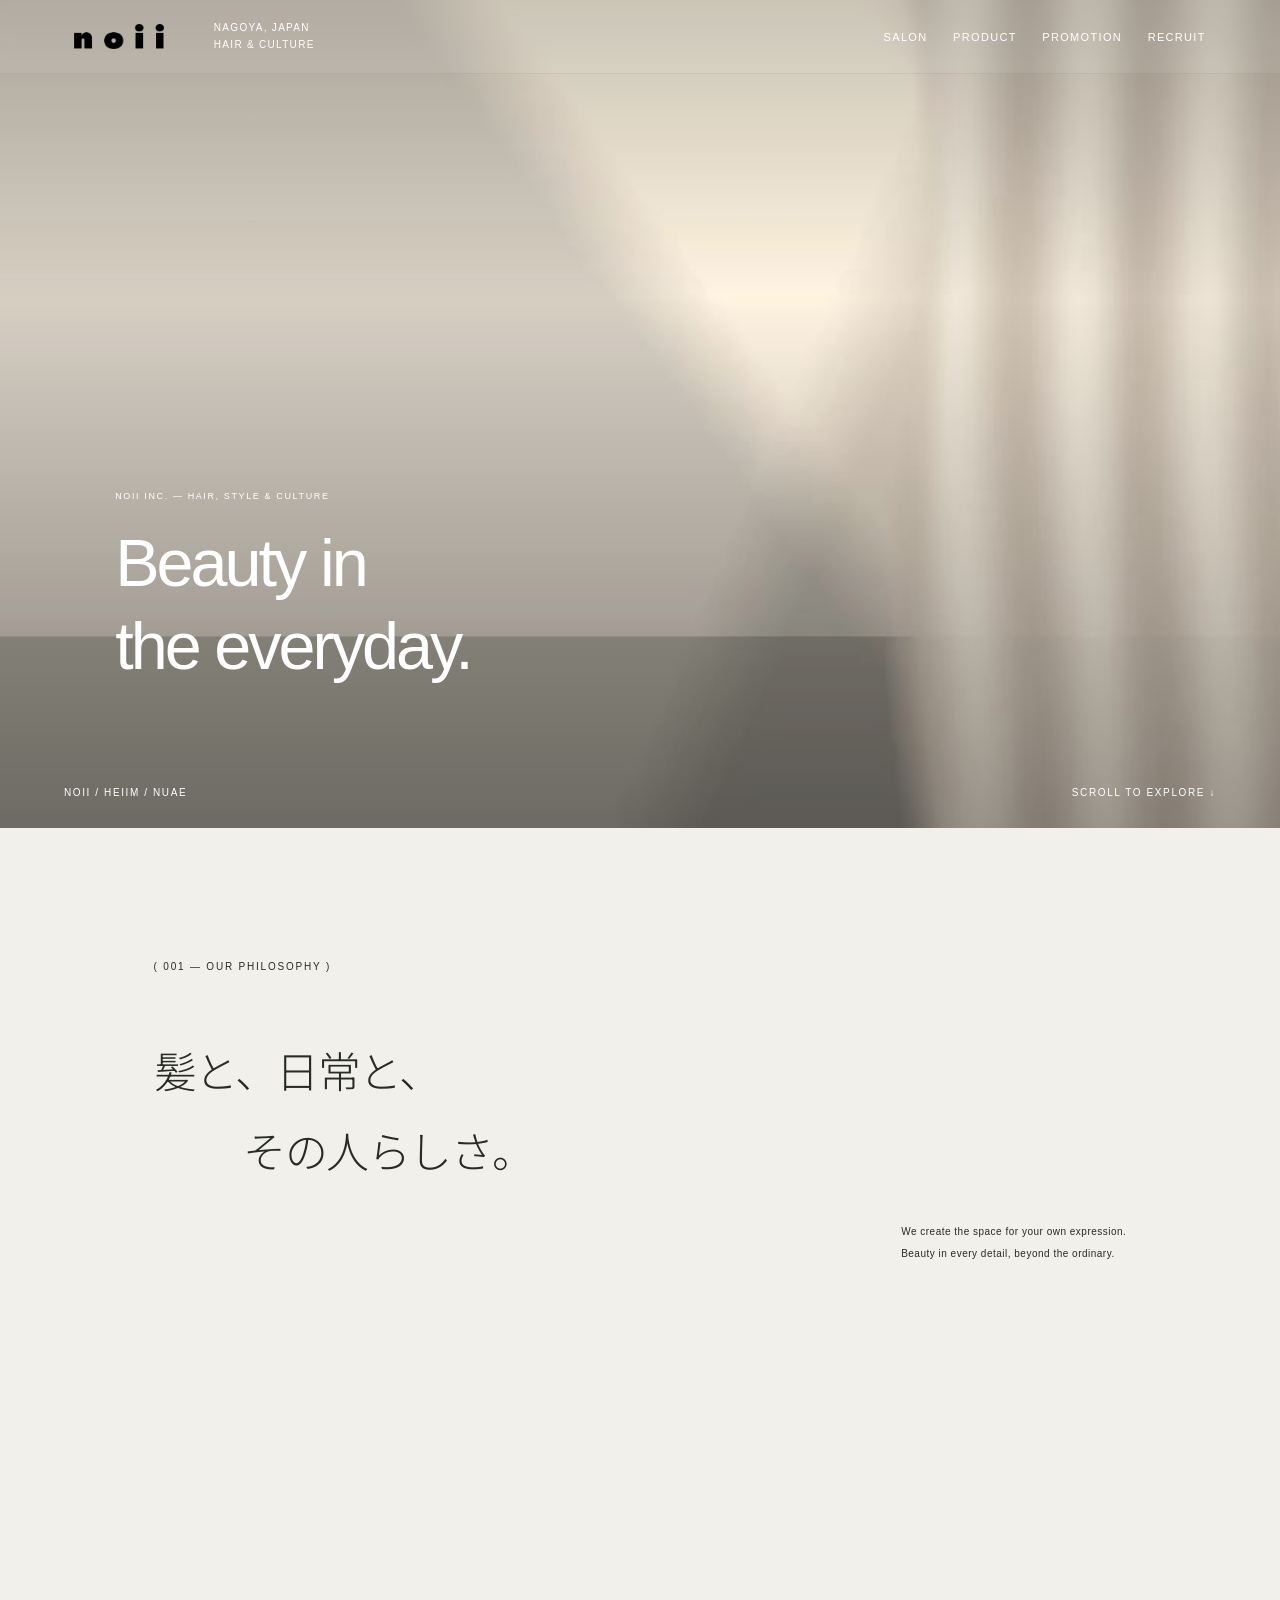
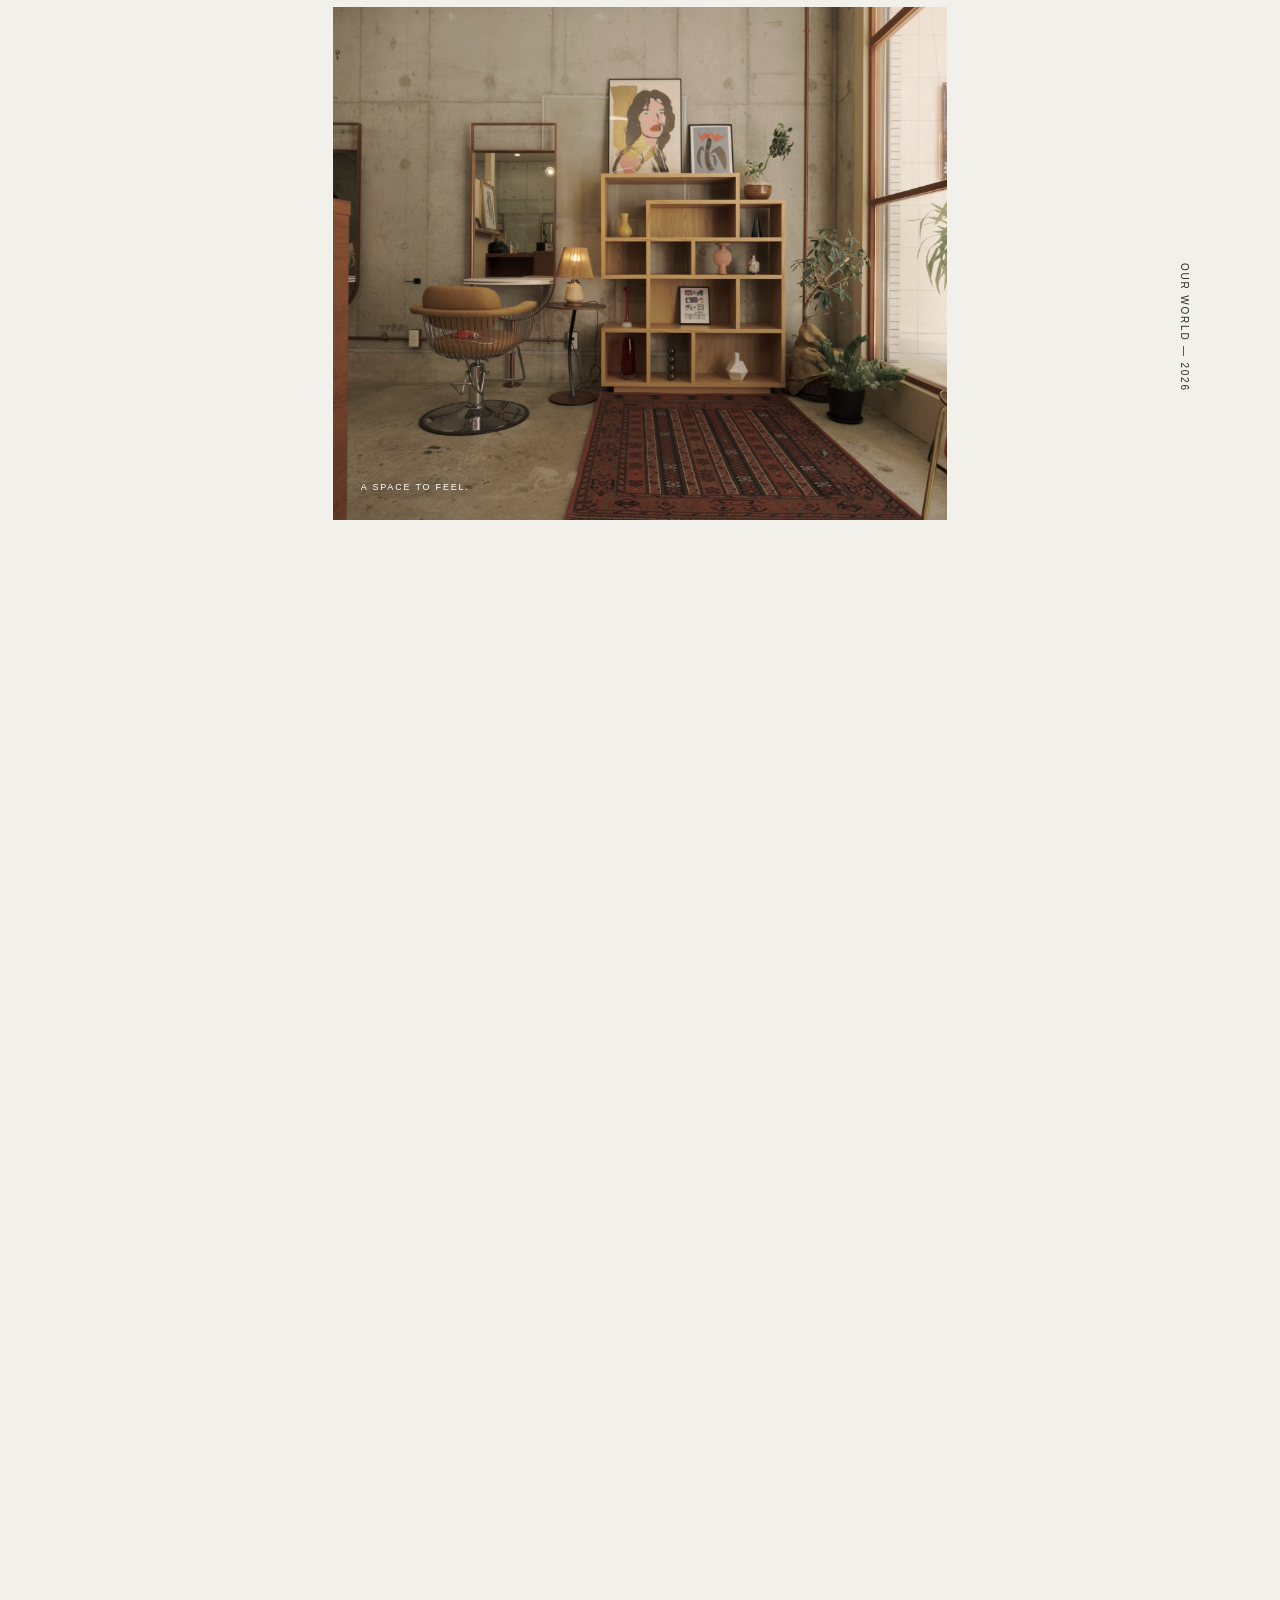
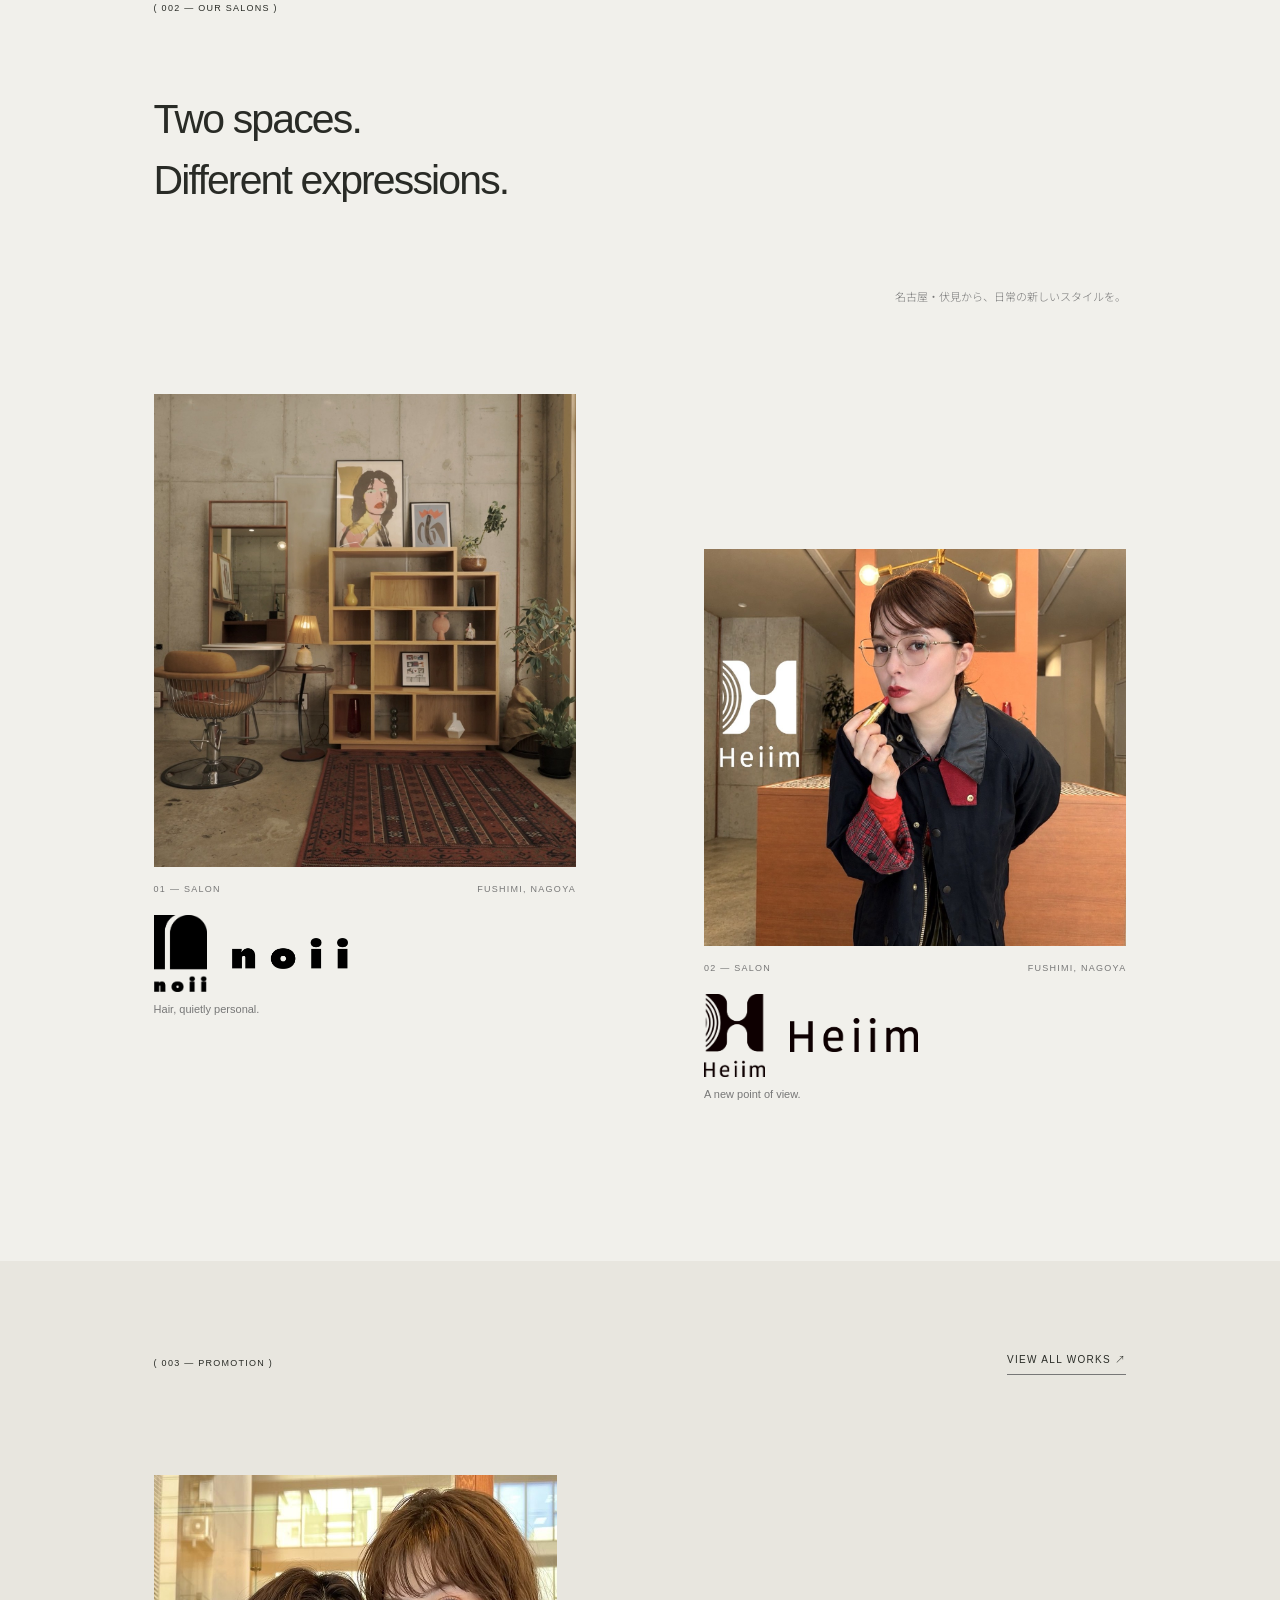
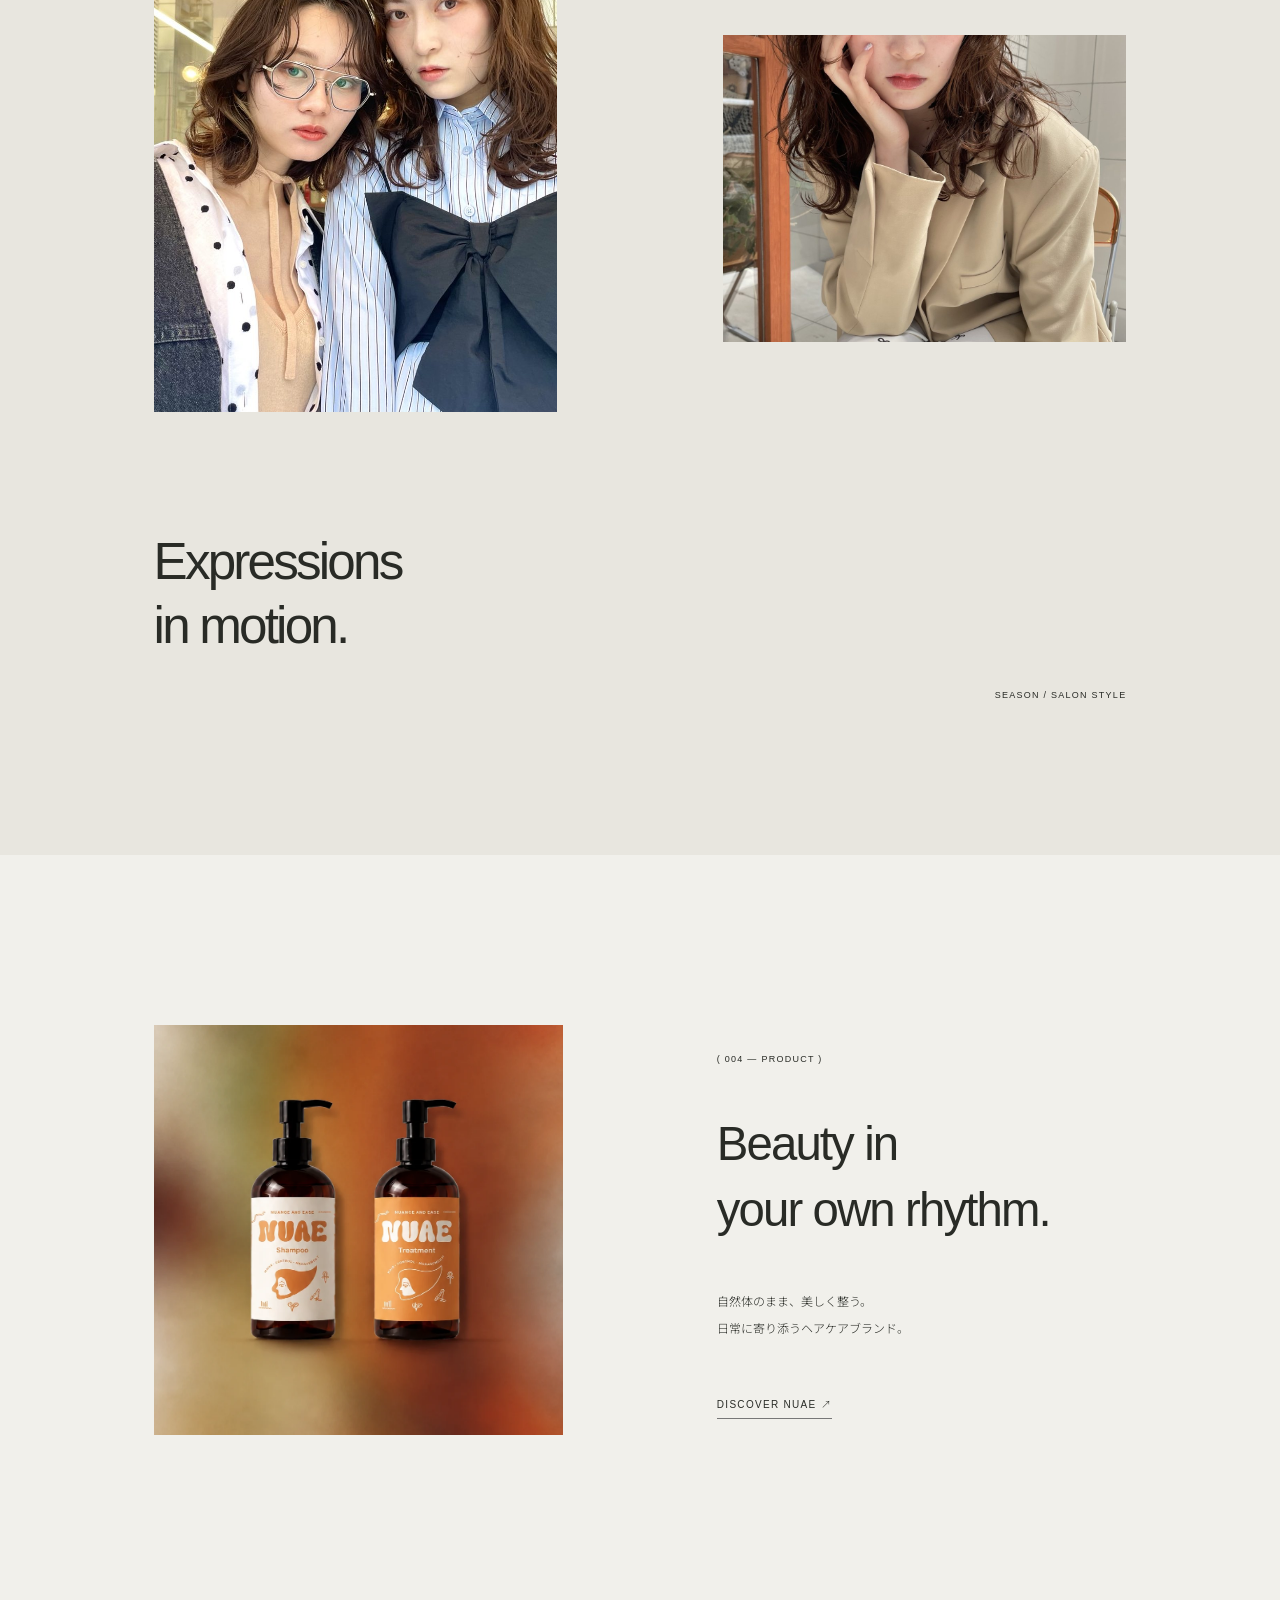
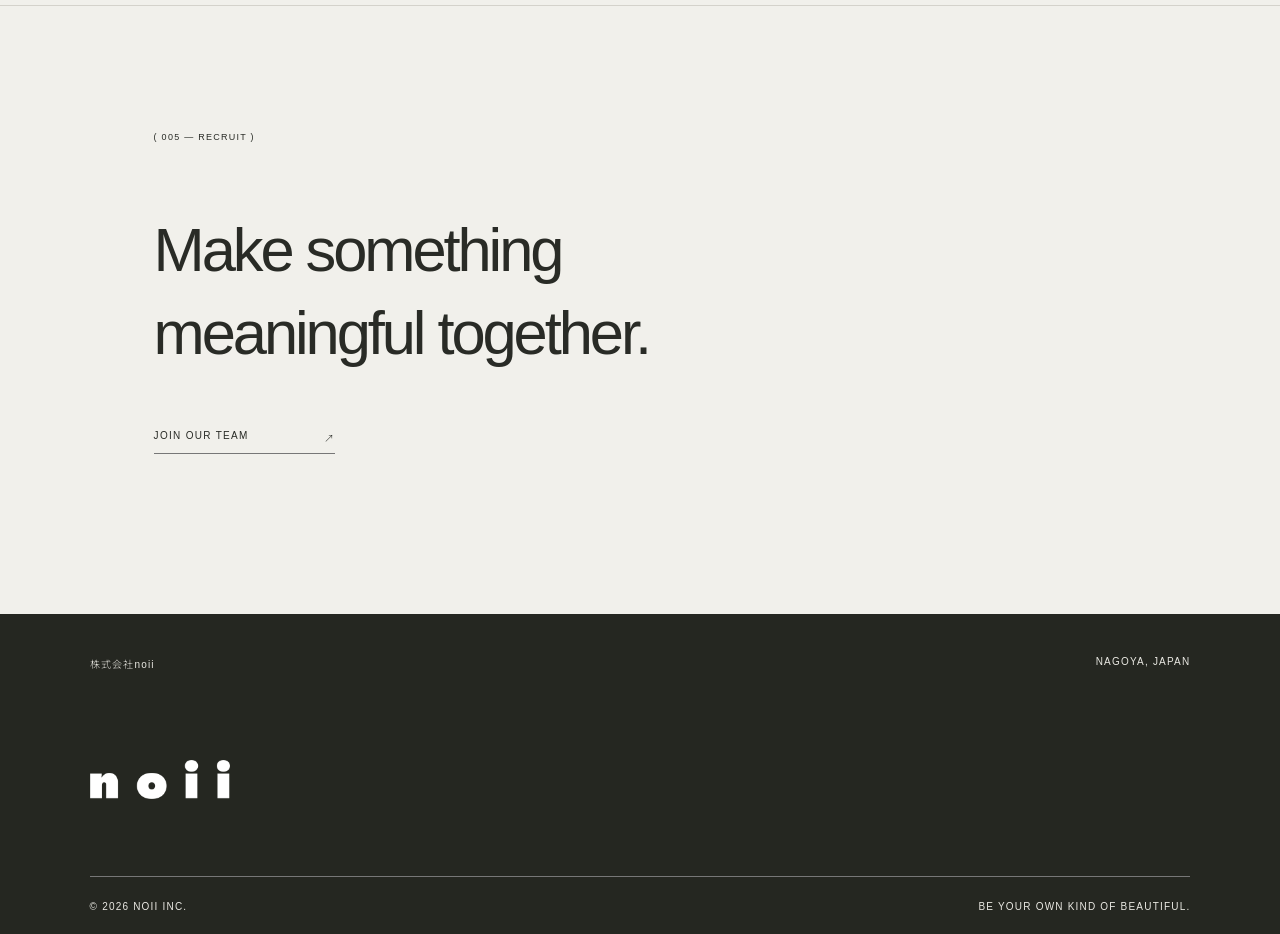
==== index.html @ 121af363 "Add files via upload" ====
<!DOCTYPE html>

<html lang="ja"><head><meta charset="utf-8"/><meta content="width=device-width,initial-scale=1" name="viewport"/><meta content="#eeede8" name="theme-color"/><title>株式会社noii | 名古屋・伏見の美容室 noii・Heiim</title><link href="assets/site.css" rel="stylesheet"/><link href="assets/editorial.css" rel="stylesheet"/><link href="assets/refined.css" rel="stylesheet"/><link href="assets/v13.css" rel="stylesheet"/><link href="assets/v14.css" rel="stylesheet"/><link href="assets/noii-symbol-logo.svg" rel="icon" type="image/svg+xml"/><link href="assets/noii-logo.css" rel="stylesheet"/><link href="assets/mobile-crop.css" rel="stylesheet"/><link href="assets/top-fix.css" rel="stylesheet"/><link href="assets/top-salon-landscape.css" rel="stylesheet"/><meta content="株式会社noiiの公式サイト。名古屋・伏見の美容室noii（ノイ）・Heiim（ヘイム）、ヘアケアブランドNUAE、採用情報をご紹介します。" name="description"/><meta content="index, follow, max-image-preview:large" name="robots"/><meta content="website" property="og:type"/><meta content="ja_JP" property="og:locale"/><meta content="株式会社noii" property="og:site_name"/><meta content="株式会社noii | 名古屋・伏見の美容室 noii・Heiim" property="og:title"/><meta content="株式会社noiiの公式サイト。名古屋・伏見の美容室noii（ノイ）・Heiim（ヘイム）、ヘアケアブランドNUAE、採用情報をご紹介します。" property="og:description"/><meta content="https://noii-official.com/" property="og:url"/><meta content="summary_large_image" name="twitter:card"/><link href="https://noii-official.com/" rel="canonical"/><script type="application/ld+json">{"@context": "https://schema.org", "@type": "Organization", "name": "株式会社noii", "url": "https://noii-official.com/", "sameAs": ["https://www.instagram.com/noii.official_/", "https://www.instagram.com/heiim_official/"]}</script><link href="assets/nav-glass-all.css?v=2" rel="stylesheet"/>
<link href="assets/site-unified.css" rel="stylesheet"/><link href="assets/heading-refinement.css" rel="stylesheet"/><link href="assets/mobile-photo-finish.css" rel="stylesheet"/><link rel="stylesheet" href="assets/promotion-eye-crop.css"/><link rel="stylesheet" href="assets/nuae-home-square.css?v=1"/><link rel="stylesheet" href="assets/top-two-adjustments.css?v=1"/></head><body class="editorial"><header class="ed-header noii-site-header"><a aria-label="noii home" class="brand" href="index.html"><img alt="noii" class="noii-header-logo" decoding="async" height="244" loading="lazy" src="assets/noii-ai-word.png" width="888"/></a><span class="header-note">NAGOYA, JAPAN<br/>HAIR &amp; CULTURE</span><button aria-controls="mainnav" aria-expanded="false" aria-label="メニューを開く" class="toggle">MENU <span class="hamb">☰</span></button><nav class="navlinks" id="mainnav"><a href="salon.html">SALON</a><a href="product.html">PRODUCT</a><a href="promotion.html">PROMOTION</a><a href="recruit.html">RECRUIT</a></nav></header><main><section class="ed-hero"><div class="ed-video-bg" style="background-image:url('assets/noii-atmosphere-poster.jpg')"></div><video autoplay="" loop="" muted="" playsinline="" poster="assets/noii-atmosphere-poster.jpg" preload="metadata" webkit-playsinline=""><source src="assets/noii-atmosphere.mp4" type="video/mp4"/></video><div class="ed-hero-shade"></div><div class="ed-hero-center"><span class="micro">NOII INC. — HAIR, STYLE &amp; CULTURE</span><h1>Beauty in<br/>the everyday.</h1></div><div class="hero-bottom"><span>NOII / HEIIM / NUAE</span><span>SCROLL TO EXPLORE ↓</span></div></section><section class="ed-intro"><div class="ed-index">( 001 — OUR PHILOSOPHY )</div><p class="intro-text">髪と、日常と、<br/><span>その人らしさ。</span></p><p class="intro-sub">We create the space for your own expression.<br/>Beauty in every detail, beyond the ordinary.</p></section><section aria-label="サロンイメージがスクロールに合わせて拡大" class="ed-grow"><div class="ed-grow-sticky"><div class="ed-grow-frame"><img alt="Heiimのサロン空間" decoding="async" height="1531" loading="lazy" src="assets/heiim-interior.jpg" width="2042"/><span class="grow-caption">A SPACE TO FEEL.</span></div><div class="grow-side">OUR WORLD — 2026</div></div></section><section class="story-intro"><span class="eyebrow">( 002 — OUR SALONS )</span><p>Two spaces.<br/>Different expressions.</p><span class="story-note">名古屋・伏見から、日常の新しいスタイルを。</span></section>
<section class="salon-story"><a class="story-block story-noii reveal-left" href="salon.html#noii"><figure><img alt="サロンの空間（noiiの写真は準備中）" decoding="async" height="1531" loading="lazy" src="assets/heiim-interior.jpg" width="2042"/></figure><div class="story-meta"><span>01 — SALON</span><span>FUSHIMI, NAGOYA</span></div><h2><span class="top-salon-ai"><img alt="" class="top-salon-ai-lockup" decoding="async" height="754" loading="lazy" src="assets/noii-ai-lockup.png" width="531"/><img alt="noii" class="top-salon-ai-word" decoding="async" height="244" loading="lazy" src="assets/noii-ai-word.png" width="888"/></span></h2><p>Hair, quietly personal.</p></a><a class="story-block story-heiim reveal-right" href="salon.html#heiim"><figure><img alt="Heiimのブランドビジュアル" decoding="async" height="1151" loading="lazy" src="assets/heiim-portrait.jpg" width="1536"/></figure><div class="story-meta"><span>02 — SALON</span><span>FUSHIMI, NAGOYA</span></div><h2><span class="top-salon-ai top-heiim-ai"><img alt="" class="top-salon-ai-lockup" decoding="async" height="3240" loading="lazy" src="assets/heiim-ai-lockup.png" width="2394"/><img alt="Heiim" class="top-salon-ai-word" decoding="async" height="1525" loading="lazy" src="assets/heiim-ai-word.png" width="5760"/></span></h2><p>A new point of view.</p></a></section>
<section class="promotion-story"><div class="promo-top"><span class="eyebrow">( 003 — PROMOTION )</span><a href="promotion.html">VIEW ALL WORKS ↗</a></div><div class="promo-images"><a class="promo-image promo-one reveal-left" href="promotion.html"><img alt="noii ヘアスタイル作品" decoding="async" height="1050" loading="lazy" src="assets/style-01.jpg" width="1400"/></a><a class="promo-image promo-two reveal-right" href="promotion.html"><img alt="noii ヘアスタイル作品" decoding="async" height="1536" loading="lazy" src="assets/style-02.jpg" width="1152"/></a></div><div class="promo-caption"><h2>Expressions<br/>in motion.</h2><span>SEASON / SALON STYLE</span></div></section>
<section class="product-story"><div class="product-visual reveal-left nuae-home-visual"><img alt="NUAE シャンプーとトリートメント" decoding="async" height="1536" loading="lazy" src="assets/nuae-home-duo.webp" width="1024"/></div><div class="product-copy"><span class="eyebrow">( 004 — PRODUCT )</span><h2>Beauty in<br/>your own rhythm.</h2><p>自然体のまま、美しく整う。<br/>日常に寄り添うヘアケアブランド。</p><a href="product.html">DISCOVER NUAE ↗</a></div></section>
<section class="recruit-story"><span class="eyebrow">( 005 — RECRUIT )</span><p>Make something<br/>meaningful together.</p><a href="recruit.html">JOIN OUR TEAM <span>↗</span></a></section></main><footer class="ed-footer"><div class="footer-top"><span>株式会社noii</span><span>NAGOYA, JAPAN</span></div><div class="footer-logo-area"><a aria-label="トップページへ" href="index.html"><img alt="noii" class="footer-brand-logotype" decoding="async" height="244" loading="lazy" src="assets/noii-ai-word.png" width="888"/></a></div><div class="footer-bottom"><span>© 2026 NOII INC.</span><span>BE YOUR OWN KIND OF BEAUTIFUL.</span></div></footer><script defer="" src="assets/site.js"></script><script defer="" src="assets/editorial.js"></script><script defer="" src="assets/refined.js"></script><script defer="" src="assets/v13.js"></script><script defer="" src="assets/v14.js"></script></body></html>
---- assets/site.css ----
@import url('https://fonts.googleapis.com/css2?family=DM+Sans:wght@300;400;500&family=Noto+Sans+JP:wght@300;400&display=swap');:root{--bg:#ebe9e3;--ink:#282925}*{box-sizing:border-box}html{scroll-behavior:smooth}body{margin:0;background:var(--bg);color:var(--ink);font-family:'DM Sans','Noto Sans JP',sans-serif;font-weight:300}a{color:inherit;text-decoration:none}img{width:100%;display:block;object-fit:cover}button{font:inherit}header{position:fixed;top:0;left:0;right:0;z-index:50;padding:19px 5vw;display:flex;align-items:center;justify-content:space-between;background:rgba(235,233,227,.94);backdrop-filter:blur(14px)}.brand{font-size:30px;font-weight:500;letter-spacing:-.09em}.navlinks{display:flex;gap:28px;font-size:11px;letter-spacing:.12em}.toggle{display:none;background:none;border:0;padding:10px;cursor:pointer;font-size:12px;letter-spacing:.12em}.hero{height:100svh;min-height:520px;position:relative;background:#5f5f58;overflow:hidden;color:#fff}.hero video,.hero .poster{position:absolute;inset:0;width:100%;height:100%;object-fit:cover}.hero .poster{background:url('heiim-interior.jpg') center/cover}.hero:after{content:'';position:absolute;inset:0;background:linear-gradient(transparent 40%,rgba(0,0,0,.48))}.hero .herocopy{position:absolute;z-index:2;left:6vw;bottom:8vh}.herocopy h1{font-size:clamp(72px,16vw,220px);letter-spacing:-.09em;line-height:.85;font-weight:300;margin:0 0 22px}.herocopy p{font-size:11px;letter-spacing:.18em}.section{padding:110px 7vw}.kicker{font-size:11px;letter-spacing:.2em;text-transform:uppercase;margin:0 0 32px}.heading{font-size:clamp(45px,8vw,112px);font-weight:300;letter-spacing:-.065em;line-height:1.05;margin:0 0 45px}.jp{font-size:clamp(24px,4vw,50px);line-height:1.6;letter-spacing:-.04em;font-weight:300}.muted{font-size:13px;line-height:2.2}.split{display:grid;grid-template-columns:1.2fr 1fr;gap:6vw;align-items:center;margin:65px 0 120px}.split:nth-of-type(even) .visual{order:2}.visual img{aspect-ratio:4/5}.visual.wide img{aspect-ratio:4/3}.arrow{display:inline-block;margin-top:25px;padding-bottom:9px;border-bottom:1px solid;font-size:12px;letter-spacing:.12em}.pagehead{padding:165px 7vw 70px}.pagehead .heading{margin-bottom:18px}.cards{display:grid;grid-template-columns:repeat(2,minmax(0,1fr));gap:24px}.card img{aspect-ratio:4/5}.card h3{font-size:28px;font-weight:300;margin:18px 0 5px}.card p{font-size:12px;line-height:1.9}.widepic img{aspect-ratio:16/9}.subnav{display:flex;gap:24px;flex-wrap:wrap;font-size:12px;letter-spacing:.1em;margin:25px 0 50px}.placeholder{background:#d4d1c9;aspect-ratio:4/5;display:grid;place-items:center;font-size:12px;color:#777;letter-spacing:.12em}.note{font-size:12px;color:#666;line-height:2}.expand{height:200svh;position:relative}.sticky{position:sticky;top:0;height:100svh;overflow:hidden}.expandpic{position:absolute;inset:0;background:url('heiim-interior.jpg') center/cover;clip-path:inset(21% 18%)}.expandlabel{position:absolute;bottom:8%;left:7%;color:#fff;font-size:clamp(35px,6vw,85px);opacity:0}.footer{background:#272824;color:#f5f3ee;padding:80px 7vw 30px}.footer .word{font-size:clamp(85px,18vw,260px);letter-spacing:-.1em;line-height:1}.footlinks{display:flex;flex-wrap:wrap;gap:20px;margin:45px 0;font-size:11px}.footbottom{font-size:11px;opacity:.7}.reveal{opacity:0;transform:translateY(30px);transition:opacity .8s,transform .8s}.reveal.show{opacity:1;transform:none}@media(max-width:700px){header{padding:12px 5vw}.brand{font-size:27px}.toggle{display:block}.navlinks{display:none;position:absolute;top:59px;left:0;right:0;height:calc(100svh - 59px);background:var(--bg);padding:45px 7vw;flex-direction:column;gap:26px;font-size:26px;letter-spacing:-.03em}.navlinks.open{display:flex}.hero{min-height:0}.hero .poster{background-position:60% center}.herocopy{left:6vw!important;bottom:9vh!important}.herocopy h1{font-size:clamp(80px,25vw,140px)}.section{padding:75px 6vw}.pagehead{padding:120px 6vw 40px}.heading{font-size:clamp(49px,14vw,82px);margin-bottom:26px}.jp{font-size:27px}.split{display:flex;flex-direction:column;align-items:stretch;gap:24px;margin:35px 0 85px}.split:nth-of-type(even) .visual{order:0}.visual img{aspect-ratio:3/4}.cards{gap:14px}.card h3{font-size:20px}.card p{font-size:11px}.widepic img{aspect-ratio:3/4}.expandpic{background-position:55% center;clip-path:inset(27% 9%)}.expandlabel{left:6%;bottom:12%;font-size:38px}.footer{padding:70px 6vw 25px}.footer .word{font-size:24vw}}@media(prefers-reduced-motion:reduce){html{scroll-behavior:auto}.reveal{opacity:1;transform:none;transition:none}.expandpic{clip-path:inset(0)!important}.expandlabel{opacity:1!important}}
/* Staff motion portrait */
.turn-section{padding:clamp(55px,10vw,145px) 0;max-width:1100px;margin:auto}.turn-heading,.turn-foot{display:flex;justify-content:space-between;gap:20px;align-items:center}.turn-heading{font-size:10px;letter-spacing:.15em;color:#777;margin-bottom:clamp(35px,7vw,90px)}.turn-stage{display:flex;align-items:center;justify-content:center;perspective:1100px}.turn-frame{width:clamp(195px,35vw,390px);aspect-ratio:3/4;overflow:hidden;transform:rotateY(0);will-change:transform;transition:transform .45s cubic-bezier(.65,0,.35,1);background:#d7d1c7}.turn-frame img{width:100%;height:100%;object-fit:cover;object-position:center;display:block}.turn-frame.turn-out{transform:rotateY(86deg)}.turn-frame.turn-in{transition:none;transform:rotateY(-86deg)}.turn-foot{margin-top:clamp(35px,6vw,80px);font-size:12px;color:#555}.turn-foot p{font-size:11px;color:#888;margin-top:12px}.turn-caption{font-family:Georgia,serif;font-style:italic;font-size:clamp(17px,2vw,25px);color:#252525}.turn-foot button{font-size:10px;letter-spacing:.12em;background:none;color:inherit;border:0;border-bottom:1px solid #888;padding:10px 0;cursor:pointer;white-space:nowrap}@media(max-width:640px){.turn-section{padding:75px 0}.turn-frame{width:min(61vw,300px)}.turn-heading{font-size:9px}.turn-foot{align-items:flex-start}}@media(prefers-reduced-motion:reduce){.turn-frame{transition:none!important}}

/* Fixed background, isolated subject */
.turn-frame.turn-cutout{position:relative;overflow:hidden;background:#e5dfd5;aspect-ratio:3/4;max-width:410px;margin:auto;transform:none!important;perspective:none!important;}
.turn-fixed-bg{position:absolute;inset:0;background:linear-gradient(#e8e3dbb8,#e8e3dbb8),url('staff-static-bg.jpg') center/cover no-repeat;}
.turn-frame.turn-cutout img{position:absolute;inset:0;width:100%;height:100%;object-fit:contain;transform:none!important;animation:none!important;transition:none!important;}

/* V9: fixed editorial studio background, only the portrait rotates */
.turn-frame.turn-cutout{width:clamp(235px,36vw,420px);aspect-ratio:3/4;background:#eae5dc;isolation:isolate}
.turn-fixed-bg{background:radial-gradient(ellipse at 78% 24%,rgba(255,255,255,.82),transparent 60%),linear-gradient(155deg,#e9e4dc 0%,#d9d1c5 100%);}
.turn-fixed-bg::after{content:"";position:absolute;left:0;right:0;bottom:0;height:13%;background:linear-gradient(0deg,rgba(156,141,123,.12),transparent);}
.turn-frame.turn-cutout img{object-fit:contain;object-position:center bottom;filter:drop-shadow(5px 8px 9px rgba(50,40,30,.09));}
@media(max-width:640px){.turn-frame.turn-cutout{width:min(78vw,350px)}}

/* V10: original frontal image remains fixed; only extracted person changes */
.turn-frame.turn-cutout{background:#ddd5c9;aspect-ratio:3/4;}
.turn-frame.turn-cutout .turn-fixed-bg{background:none!important;background-image:url('staff-static-bg.jpg')!important;background-size:100% 100%!important;background-position:center!important;}
.turn-frame.turn-cutout .turn-fixed-bg::after{display:none!important;}
.turn-frame.turn-cutout img{object-fit:fill!important;filter:none!important;}

/* v11: supplied studio image, no cutout artifacts */
.turn-frame.turn-cutout{aspect-ratio:3/4!important;background:#e6e0d6!important;width:min(83vw,430px)!important;max-width:430px!important}
.turn-frame.turn-cutout img{width:100%!important;height:100%!important;object-fit:cover!important;object-position:center!important;filter:none!important}

/* v12: untouched source photos, gentle crossfade */
.turn-original{position:relative;overflow:hidden;background:#ddd;aspect-ratio:3/4;max-width:480px;margin-inline:auto}
.turn-original .turn-layer{position:absolute;inset:0;width:100%;height:100%;object-fit:contain;opacity:0;transition:opacity .42s ease-in-out;display:block}
.turn-original .turn-layer.is-active{opacity:1}
@media(prefers-reduced-motion:reduce){.turn-original .turn-layer{transition:none}}
---- assets/editorial.css ----
@import url('https://fonts.googleapis.com/css2?family=DM+Sans:wght@300;400;500&family=Playfair+Display:ital,wght@1,400&display=swap');
body.editorial{background:#eeede8;color:#262721;overflow-x:hidden}body.editorial .ed-header{background:transparent;color:#fff;transition:background .4s,color .4s;padding:18px 5vw;gap:24px}body.editorial .ed-header.scrolled{background:rgba(238,237,232,.94);color:#262721}body.editorial .brand{font-size:38px;line-height:1;font-weight:500;letter-spacing:-.1em}.dot{color:inherit}.header-note{margin-left:2vw;font-size:9px;letter-spacing:.16em;line-height:1.5}.ed-header .navlinks{margin-left:auto;gap:23px}.ed-header .navlinks a{font-size:10px}.ed-hero{height:100svh;min-height:620px;position:relative;background:#66645e;color:#fff;overflow:hidden}.ed-hero video,.ed-video-bg{position:absolute;inset:0;width:100%;height:100%;object-fit:cover}.ed-video-bg{background-position:center;background-size:cover}.ed-hero-shade{position:absolute;inset:0;background:linear-gradient(180deg,rgba(0,0,0,.23),transparent 30%,rgba(0,0,0,.24))}.ed-hero-center{position:absolute;left:7vw;bottom:18%;right:5vw}.micro{font-size:10px;letter-spacing:.24em}.ed-hero h1{font-weight:300;font-size:clamp(64px,10.8vw,170px);line-height:.93;letter-spacing:-.075em;margin:24px 0 0}.ed-hero h1 em,.feature-title i{font-family:'Playfair Display',Georgia,serif;font-weight:400;letter-spacing:-.055em}.hero-bottom{position:absolute;bottom:30px;left:5vw;right:5vw;display:flex;justify-content:space-between;font-size:10px;letter-spacing:.16em}.ed-intro{padding:150px 7vw 165px;min-height:75vh;display:flex;flex-direction:column;justify-content:center}.ed-index,.feature-heading,.feature-meta,.grow-side{font-size:10px;letter-spacing:.18em}.intro-text{font-size:clamp(36px,6vw,91px);font-weight:300;letter-spacing:-.055em;line-height:1.42;margin:70px 0 25px}.intro-text span{margin-left:12vw}.intro-sub{align-self:flex-end;font-size:12px;line-height:1.9;letter-spacing:.05em}.ed-grow{height:260vh;position:relative}.ed-grow-sticky{position:sticky;top:0;height:100svh;overflow:hidden;display:flex;align-items:center;justify-content:center}.ed-grow-frame{width:var(--grow-w,55vw);height:var(--grow-h,65vh);position:relative;overflow:hidden;will-change:width,height}.ed-grow-frame img{height:100%;width:100%;object-fit:cover}.grow-caption{position:absolute;bottom:28px;left:28px;color:white;font-size:12px;letter-spacing:.2em;text-shadow:0 1px 9px #333}.grow-side{position:absolute;right:2vw;top:50%;writing-mode:vertical-rl}.ed-feature{padding:140px 7vw 100px}.feature-heading{display:flex;justify-content:space-between;margin-bottom:90px}.feature-card{display:block;max-width:100%;margin-bottom:140px}.feature-image{overflow:hidden}.feature-image img{width:100%;height:100%;object-fit:cover;transition:transform .9s cubic-bezier(.2,.7,.2,1)}.feature-card:hover img{transform:scale(1.035)}.feature-card.portrait{width:66%;margin-left:3%}.feature-card.portrait .feature-image{height:74vw;max-height:850px}.feature-card.interior{width:75%;margin-left:auto}.feature-card.interior .feature-image{height:46vw;max-height:620px}.feature-meta{display:flex;justify-content:space-between;margin-top:19px}.feature-title{font-size:clamp(47px,7.8vw,115px);line-height:.98;letter-spacing:-.075em;margin-top:35px;position:relative}.feature-arrow{font-size:32px;position:absolute;right:0;bottom:10px}.ed-links{padding:0 7vw 160px}.ed-links a{display:flex;align-items:center;gap:30px;border-top:1px solid #aaa9a2;padding:40px 0}.ed-links a:last-child{border-bottom:1px solid #aaa9a2}.link-number{font-size:11px}.link-name{font-size:clamp(43px,8vw,116px);letter-spacing:-.07em;flex:1;line-height:1}.link-name small{display:block;font-size:10px;letter-spacing:.15em;margin-top:12px}.link-arrow{font-size:35px}.ed-footer{background:#252721;color:#eae9e3;padding:45px 6vw 22px}.footer-top,.footer-bottom{display:flex;justify-content:space-between;font-size:10px;letter-spacing:.12em}.footer-big{font-size:clamp(160px,34vw,600px);letter-spacing:-.13em;line-height:1.1;text-align:center;margin:40px 0 20px;padding-right:.13em}.footer-bottom{padding-top:24px;border-top:1px solid #777}.editorial .toggle{color:inherit}
@media(max-width:700px){body.editorial .ed-header{padding:20px 6vw}.header-note{display:none}.ed-header .toggle{display:block;margin-left:auto;z-index:3;font-size:11px}.ed-header .navlinks{display:none;position:fixed;inset:0;background:#eeede8;color:#262721;padding:130px 8vw 30px;flex-direction:column;gap:24px;z-index:2}.ed-header .navlinks.open{display:flex}.ed-header .navlinks a{font-size:clamp(36px,10vw,62px);letter-spacing:-.05em}.ed-header:has(.navlinks.open){color:#262721}.ed-hero{min-height:560px}.ed-hero-center{left:6vw;right:6vw;bottom:20%}.ed-hero h1{font-size:clamp(60px,15vw,110px);margin-top:20px}.micro,.hero-bottom{font-size:8px}.hero-bottom{left:6vw;right:6vw;bottom:22px}.ed-intro{padding:105px 7vw 120px;min-height:65vh}.intro-text{font-size:clamp(34px,9vw,60px);margin:65px 0 30px}.intro-text span{margin-left:0}.intro-sub{align-self:flex-start;font-size:10px}.ed-grow{height:210vh}.ed-grow-frame{width:var(--grow-w,72vw);height:var(--grow-h,46vh)}.grow-side{display:none}.grow-caption{bottom:15px;left:15px;font-size:9px}.ed-feature{padding:90px 6vw 40px}.feature-heading{margin-bottom:60px;font-size:8px}.feature-card{margin-bottom:100px}.feature-card.portrait{width:85%;margin-left:0}.feature-card.portrait .feature-image{height:112vw}.feature-card.interior{width:88%}.feature-card.interior .feature-image{height:75vw}.feature-meta{font-size:8px;gap:12px}.feature-title{font-size:clamp(47px,11vw,75px);margin-top:24px}.feature-arrow{font-size:24px}.ed-links{padding:0 6vw 100px}.ed-links a{gap:15px;padding:29px 0}.link-name{font-size:clamp(36px,10vw,65px)}.link-name small{font-size:8px}.link-arrow{font-size:23px}.ed-footer{padding:32px 6vw 22px}.footer-big{font-size:38vw;margin:65px 0}.footer-bottom{font-size:8px;gap:15px}}
@media(prefers-reduced-motion:reduce){html{scroll-behavior:auto}.feature-image img{transition:none}}
---- assets/refined.css ----
/* v6: restrained editorial direction; independent desktop and mobile rhythm */
body.editorial{background:#f1f0eb;color:#292b26}
body.editorial .ed-header{padding:20px 5.8vw}body.editorial .brand{font-size:29px;letter-spacing:-.085em}.header-note{font-size:8px}
.ed-hero{height:92svh;min-height:530px}.ed-hero-center{left:9vw;bottom:17%}.ed-hero h1{font-size:clamp(43px,5.8vw,91px);line-height:1.07;letter-spacing:-.058em;margin-top:19px}.micro{font-size:9px;letter-spacing:.18em}.ed-hero-shade{background:linear-gradient(180deg,rgba(0,0,0,.28),transparent 32%,rgba(0,0,0,.28))}
.ed-intro{min-height:65vh;padding:130px 12vw 135px}.intro-text{font-size:clamp(25px,3.35vw,51px);line-height:1.85;letter-spacing:-.035em;margin:62px 0 18px}.intro-text span{margin-left:7vw}.intro-sub{font-size:10px;max-width:310px;line-height:2.2}
.ed-grow{height:185vh}.ed-grow-frame{width:var(--grow-w,48vw);height:var(--grow-h,57vh)}.grow-side{right:7vw}.grow-caption{font-size:9px}
.ed-feature{padding:115px 11vw 60px}.feature-heading{margin-bottom:90px}.feature-card{margin-bottom:135px}.feature-card.portrait{width:43%;margin-left:7%}.feature-card.portrait .feature-image{height:52vw;max-height:690px}.feature-card.interior{width:56%;margin-left:auto;margin-right:2%}.feature-card.interior .feature-image{height:34vw;max-height:490px}.feature-title{font-size:clamp(23px,3.1vw,49px);letter-spacing:-.04em;line-height:1.22;margin-top:24px}.feature-arrow{font-size:21px}.feature-meta{font-size:9px}.ed-links{padding:10px 12vw 150px}.ed-links a{padding:27px 0}.link-name{font-size:clamp(27px,3.5vw,54px);letter-spacing:-.045em}.link-arrow{font-size:21px}.ed-footer{padding:42px 7vw 22px}.footer-big{font-size:clamp(125px,23vw,350px);margin:45px 0 12px}
/* Quiet horizontal reveals, not large flying transitions */
.feature-card.portrait,.feature-card.interior{opacity:0;transform:translate3d(var(--reveal-x,0),24px,0);transition:opacity 1.05s ease,transform 1.25s cubic-bezier(.22,1,.36,1)}.feature-card.portrait{--reveal-x:-45px}.feature-card.interior{--reveal-x:45px}.feature-card.is-visible{opacity:1;transform:translate3d(0,0,0)}
@media(min-width:1100px){.ed-feature{display:grid;grid-template-columns:1fr 1fr;column-gap:8vw;align-items:start}.feature-heading{grid-column:1/-1}.feature-card.portrait{width:100%;margin:0 0 100px}.feature-card.portrait .feature-image{height:43vw;max-height:640px}.feature-card.interior{width:100%;margin:190px 0 0}.feature-card.interior .feature-image{height:28vw;max-height:410px}}
@media(max-width:700px){body.editorial .ed-header{padding:17px 6vw}body.editorial .brand{font-size:27px}.ed-hero{height:88svh;min-height:490px}.ed-hero-center{left:8vw;right:8vw;bottom:17%}.ed-hero h1{font-size:clamp(37px,9.2vw,58px);line-height:1.12}.micro,.hero-bottom{font-size:8px}.ed-intro{padding:100px 10vw 110px;min-height:55vh}.intro-text{font-size:clamp(23px,5.7vw,32px);margin:44px 0 25px;line-height:1.85}.intro-text span{margin-left:4vw}.intro-sub{font-size:9px;align-self:flex-end}.ed-grow{height:165vh}.ed-grow-frame{width:var(--grow-w,69vw);height:var(--grow-h,39vh)}.ed-feature{padding:100px 8vw 25px}.feature-heading{margin-bottom:70px;font-size:8px}.feature-card{margin-bottom:110px}.feature-card.portrait{width:72%;margin-left:0}.feature-card.portrait .feature-image{height:92vw}.feature-card.interior{width:81%;margin-left:auto;margin-right:0}.feature-card.interior .feature-image{height:54vw}.feature-title{font-size:clamp(24px,6.2vw,37px);margin-top:19px}.feature-meta{font-size:8px}.feature-arrow{font-size:17px}.ed-links{padding:0 8vw 95px}.ed-links a{padding:23px 0}.link-name{font-size:clamp(25px,7vw,38px)}.link-name small{font-size:8px}.ed-footer{padding:32px 8vw 20px}.footer-big{font-size:30vw;margin:54px 0 20px}.ed-header .navlinks a{font-size:clamp(28px,8vw,42px)}}
@media(prefers-reduced-motion:reduce){.feature-card.portrait,.feature-card.interior{opacity:1;transform:none;transition:none}}
---- assets/v13.css ----
/* v13: quieter editorial rhythm, distinct desktop/mobile composition */
.story-intro{padding:125px 12vw 75px;display:flex;flex-direction:column;gap:35px}.eyebrow,.story-meta,.promo-top,.promo-caption>span,.product-visual>span{font-size:9px;letter-spacing:.14em}.story-intro>p{font-size:clamp(25px,3.2vw,47px);line-height:1.5;letter-spacing:-.045em;font-weight:350}.story-intro em,.promo-caption em,.recruit-story em{font-family:Georgia,serif;font-weight:400}.story-note{align-self:flex-end;font-size:11px;color:#777}.salon-story{padding:15px 12vw 150px;display:grid;grid-template-columns:1fr 1fr;gap:10vw;align-items:start}.story-block{display:block;text-decoration:none;color:inherit}.story-block figure{margin:0;overflow:hidden}.story-block img{display:block;width:100%;height:100%;object-fit:cover;transition:transform 1.2s cubic-bezier(.2,.8,.2,1)}.story-block:hover img{transform:scale(1.035)}.story-noii figure{height:37vw;max-height:620px}.story-heiim{margin-top:155px}.story-heiim figure{height:31vw;max-height:520px}.story-meta{display:flex;justify-content:space-between;margin-top:17px;color:#777}.story-block h2{font-weight:400;font-size:clamp(27px,3.6vw,51px);letter-spacing:-.06em;margin:21px 0 8px}.story-block h2 small{font-size:18px;margin-left:12px}.story-block p{font-size:11px;color:#777}.promotion-story{padding:90px 12vw 155px;background:#e8e6df}.promo-top{display:flex;justify-content:space-between;align-items:center}.promo-top a,.product-copy a,.recruit-story a{font-size:10px;letter-spacing:.13em;text-decoration:none;color:inherit;border-bottom:1px solid #777;padding-bottom:8px}.promo-images{display:grid;grid-template-columns:1fr 1fr;gap:13vw;align-items:start;margin-top:100px}.promo-image{display:block;overflow:hidden}.promo-image img{display:block;width:100%;height:100%;object-fit:cover}.promo-one{height:42vw;max-height:600px}.promo-two{margin-top:160px;height:24vw;max-height:370px}.promo-caption{display:flex;justify-content:space-between;align-items:end;margin-top:75px}.promo-caption h2{font-size:clamp(30px,4vw,58px);font-weight:400;letter-spacing:-.055em;line-height:1.25}.product-story{padding:170px 12vw;display:grid;grid-template-columns:1fr 1fr;gap:12vw;align-items:center}.product-visual{min-height:490px;background:#d7d2c7;display:flex;flex-direction:column;align-items:center;justify-content:center;gap:55px}.product-word{font-family:Georgia,serif;font-size:clamp(48px,7vw,95px);letter-spacing:.14em;color:#6f6a61}.product-copy h2{font-size:clamp(29px,3.7vw,54px);line-height:1.4;font-weight:400;letter-spacing:-.04em;margin:45px 0}.product-copy p{font-size:12px;line-height:2.3;margin-bottom:50px}.recruit-story{padding:120px 12vw 160px;border-top:1px solid #d4d2cb}.recruit-story p{font-size:clamp(30px,4.8vw,73px);font-weight:400;letter-spacing:-.05em;line-height:1.35;margin:65px 0 50px}.recruit-story a{display:inline-flex;gap:75px}.reveal-left,.reveal-right{opacity:0;transform:translate3d(-38px,16px,0);transition:opacity 1s ease,transform 1.2s cubic-bezier(.22,1,.36,1)}.reveal-right{transform:translate3d(38px,16px,0)}.reveal-left.is-visible,.reveal-right.is-visible{opacity:1;transform:none}
@media(max-width:700px){.ed-hero h1{font-size:clamp(31px,8vw,45px)}.story-intro{padding:100px 9vw 60px;gap:24px}.story-intro>p{font-size:clamp(24px,6vw,34px)}.story-note{font-size:10px}.salon-story{padding:5px 9vw 110px;display:block}.story-noii{width:78%}.story-noii figure{height:94vw}.story-heiim{width:78%;margin:95px 0 0 auto}.story-heiim figure{height:88vw}.story-block h2{font-size:31px}.story-meta{font-size:8px}.promotion-story{padding:90px 9vw 100px}.promo-top{gap:15px}.promo-top a{font-size:8px}.promo-images{display:block;margin-top:65px}.promo-one{width:82%;height:96vw}.promo-two{width:70%;height:55vw;margin:60px 0 0 auto}.promo-caption{margin-top:55px;align-items:start;gap:30px}.promo-caption h2{font-size:33px}.promo-caption>span{font-size:8px;text-align:right}.product-story{padding:105px 9vw;display:flex;flex-direction:column;gap:65px;align-items:stretch}.product-visual{min-height:360px}.product-word{font-size:59px}.product-copy h2{font-size:33px;margin:35px 0}.recruit-story{padding:90px 9vw 115px}.recruit-story p{font-size:35px;margin:45px 0}.ed-intro{min-height:unset}.ed-grow{height:145vh}}
@media(prefers-reduced-motion:reduce){.reveal-left,.reveal-right{opacity:1;transform:none;transition:none}}
---- assets/v14.css ----
/* v14: modern understated typography */
body.editorial{font-family:-apple-system,BlinkMacSystemFont,"Helvetica Neue",Arial,"Hiragino Kaku Gothic ProN","Noto Sans JP",sans-serif}
.ed-hero h1,.ed-hero h1 em,.story-intro em,.promo-caption em,.recruit-story em,.product-word{font-family:inherit!important;font-style:normal!important;font-weight:300!important;letter-spacing:-.045em!important}
.ed-hero h1{font-size:clamp(37px,5.2vw,76px)!important;line-height:1.24!important}
.story-intro>p,.promo-caption h2,.recruit-story p{font-weight:300!important}
.ed-hero video{object-fit:cover;object-position:center center}
.ed-hero-shade{background:linear-gradient(180deg,rgba(0,0,0,.22),transparent 36%,rgba(0,0,0,.34))}
@media(max-width:700px){.ed-hero h1{font-size:clamp(30px,7.7vw,45px)!important}.ed-hero-center{bottom:18%}.ed-hero video{object-position:53% center}}
@media(prefers-reduced-motion:reduce){.ed-hero video{display:none}}
---- assets/noii-logo.css ----
.brand{display:inline-flex;align-items:center;flex:0 0 auto;line-height:1}.brand .noii-header-logo{display:block;width:76px;height:auto;object-fit:contain}.footer .word{line-height:1}.footer .noii-footer-logo{display:block;width:clamp(115px,18vw,230px);height:auto;object-fit:contain;filter:invert(1)}@media(max-width:700px){.brand .noii-header-logo{width:68px}.footer .noii-footer-logo{width:135px}}
/* Corporate identity: company name only; salon artwork is unmodified. */
.corporate-footer-name{font-size:clamp(46px,10vw,150px)!important;letter-spacing:-.055em!important;line-height:1.2!important;padding:0 18px!important;overflow-wrap:anywhere}
.corporate-footer-word{font-size:clamp(36px,7vw,100px);font-weight:500;letter-spacing:-.045em;line-height:1.25}
.salon-brand-logo{display:block;width:clamp(110px,17vw,230px);height:auto;object-fit:contain}
.story-noii .salon-brand-logo{width:clamp(90px,12vw,160px)}

.heiim-brand-logo{display:block;width:clamp(150px,22vw,320px);max-width:100%;height:auto;object-fit:contain}.story-heiim .heiim-brand-logo{width:clamp(140px,17vw,240px)}

/* Brand scale refinement — preserve original artwork and header. */
.noii-salon-lockup{display:inline-flex;align-items:center;gap:clamp(12px,2vw,24px);max-width:100%;vertical-align:middle}
.noii-salon-lockup .noii-salon-symbol{display:block;width:clamp(24px,3.2vw,42px);height:auto;object-fit:contain;flex:none}
.noii-salon-lockup .noii-salon-type{display:block;width:clamp(78px,10vw,126px);height:auto;object-fit:contain;flex:none}
.story-noii .noii-salon-lockup .noii-salon-symbol{width:clamp(21px,2.5vw,34px)}
.story-noii .noii-salon-lockup .noii-salon-type{width:clamp(72px,8vw,108px)}
.footer-logo-area{display:flex;align-items:center;justify-content:flex-start;margin:clamp(40px,6vw,80px) 0 clamp(45px,7vw,90px)}
.footer-brand-logotype{display:block;width:clamp(94px,11vw,145px);height:auto;object-fit:contain;filter:invert(1)}
.ed-footer .footer-logo-area{margin:clamp(55px,7vw,95px) 0 clamp(45px,6vw,80px)}
@media(max-width:700px){.noii-salon-lockup{gap:12px}.noii-salon-lockup .noii-salon-symbol{width:25px}.noii-salon-lockup .noii-salon-type{width:82px}.footer-logo-area,.ed-footer .footer-logo-area{margin:45px 0 55px}.footer-brand-logotype{width:105px}}

/* TOP-page identity sizing consistent with earlier understated salon scale */
.top-salon-ai{display:inline-flex;align-items:center;gap:clamp(14px,2vw,25px);max-width:100%;vertical-align:middle}
.top-salon-ai-lockup{display:block;width:clamp(34px,4.2vw,55px);height:auto}
.top-salon-ai-word{display:block;width:clamp(78px,9vw,118px);height:auto}
.top-heiim-ai .top-salon-ai-lockup{width:clamp(39px,4.8vw,62px)}
.top-heiim-ai .top-salon-ai-word{width:clamp(88px,10vw,130px)}
@media(max-width:700px){
.top-salon-ai{gap:15px}
.top-salon-ai-lockup{width:39px}
.top-salon-ai-word{width:86px}
.top-heiim-ai .top-salon-ai-lockup{width:44px}
.top-heiim-ai .top-salon-ai-word{width:96px}
}

/* NUAE official product photography, with the original compositions preserved. */
.nuae-product-image{display:block;width:100%;height:auto;aspect-ratio:auto;object-fit:contain}
.nuae-home-visual{overflow:hidden}
.nuae-home-visual img{width:100%;height:100%;object-fit:cover;object-position:center}
@media(max-width:700px){.nuae-home-visual img{object-position:center}}
---- assets/mobile-crop.css ----
/* Mobile: recreate the desktop's tighter editorial framing without altering the source image. */
@media (max-width:700px) {
  .promotion-story .promo-two img {
    width:100%;
    height:100%;
    object-fit:cover;
    object-position:center 50%;
    transform:scale(1.30);
    transform-origin:center center;
  }
}
---- assets/top-fix.css ----
/* TOP salon identity: override generic .story-block img rules (which forced 100% width/height). */
.story-block h2 .top-salon-ai{display:inline-flex;align-items:center;justify-content:flex-start;gap:clamp(14px,2vw,25px);max-width:100%;vertical-align:middle;overflow:visible}
.story-block h2 .top-salon-ai img{display:block;position:static;flex:0 0 auto;height:auto!important;max-width:none;object-fit:contain;transform:none!important;transition:none!important}
.story-block h2 .top-salon-ai .top-salon-ai-lockup{width:clamp(34px,4.2vw,55px)!important}
.story-block h2 .top-salon-ai .top-salon-ai-word{width:clamp(78px,9vw,118px)!important}
.story-block h2 .top-heiim-ai .top-salon-ai-lockup{width:clamp(39px,4.8vw,62px)!important}
.story-block h2 .top-heiim-ai .top-salon-ai-word{width:clamp(88px,10vw,130px)!important}
@media(max-width:700px){
 .story-block h2 .top-salon-ai{gap:15px}
 .story-block h2 .top-salon-ai .top-salon-ai-lockup{width:39px!important}
 .story-block h2 .top-salon-ai .top-salon-ai-word{width:86px!important}
 .story-block h2 .top-heiim-ai .top-salon-ai-lockup{width:44px!important}
 .story-block h2 .top-heiim-ai .top-salon-ai-word{width:96px!important}
 /* Shorter cinematic hero: less vertical crop of the 16:9 source on phones. */
 .ed-hero{height:68svh;min-height:380px;max-height:640px}
 .ed-hero video{object-fit:cover;object-position:55% 50%}
 .ed-hero-center{bottom:16%}
}
---- assets/top-salon-landscape.css ----
/* TOP salon story: preserve restrained asymmetry, avoid tall mobile crops */
@media (max-width:700px){
 .salon-story .story-noii figure{height:auto!important;aspect-ratio:3/2!important;max-height:none!important}
 .salon-story .story-heiim figure{height:auto!important;aspect-ratio:4/3!important;max-height:none!important}
 .salon-story .story-block figure img{display:block;width:100%;height:100%;aspect-ratio:inherit;object-fit:cover;object-position:center}
 .salon-story .story-noii{width:84%}
 .salon-story .story-heiim{width:78%;margin-top:78px}
}
---- assets/nav-glass-all.css ----
/* Shared navigation translucency across all five pages. */
:root{--noii-nav-glass:rgba(235,233,227,.30)}
body:not(.editorial):not(.gallery-page) > header,
body.editorial .ed-header.scrolled,
body.gallery-page .noii-unified-header{
 background:var(--noii-nav-glass)!important;
 -webkit-backdrop-filter:blur(9px) saturate(105%)!important;
 backdrop-filter:blur(9px) saturate(105%)!important;
 border-bottom:1px solid rgba(80,78,72,.08)!important;
}
/* Keep the transparent-on-hero home header legible. */
body.editorial .ed-header:not(.scrolled){background:rgba(235,233,227,.10)!important;-webkit-backdrop-filter:blur(6px)!important;backdrop-filter:blur(6px)!important}
/* Opened mobile navigation remains readable. */
@media(max-width:700px){
 body:not(.editorial):not(.gallery-page) > header .navlinks.open,
 body.editorial .ed-header .navlinks.open,
 body.gallery-page .noii-unified-header .navlinks.open{
 background:rgba(235,233,227,.96)!important;
 -webkit-backdrop-filter:blur(15px)!important;backdrop-filter:blur(15px)!important;
 }
}
---- assets/site-unified.css ----
/* Consistent header system across all pages */
html{-webkit-text-size-adjust:100%;scroll-padding-top:78px}body{overflow-x:clip}
body .noii-site-header{min-height:64px;padding:12px 5vw;display:flex;align-items:center;justify-content:space-between;background:rgba(235,233,227,.22)!important;-webkit-backdrop-filter:blur(7px) saturate(105%)!important;backdrop-filter:blur(7px) saturate(105%)!important;border-bottom:1px solid rgba(40,41,37,.07)!important;z-index:90}
body .noii-site-header .brand{flex:0 0 auto;line-height:1}body .noii-site-header .noii-header-logo{display:block;width:auto!important;height:auto!important;max-width:90px!important;max-height:30px!important;object-fit:contain!important}
body .noii-site-header .navlinks{display:flex;gap:clamp(14px,2vw,28px);align-items:center}body .noii-site-header .navlinks a{font-size:11px;letter-spacing:.12em;font-weight:400;transition:opacity .2s ease}body .noii-site-header .navlinks a:hover{opacity:.55}body .noii-site-header .navlinks a[aria-current="page"]{opacity:.62}
body .noii-site-header .toggle{border:0;background:transparent;color:inherit;font-size:11px;letter-spacing:.12em;font-weight:400;cursor:pointer;min-height:40px}body .noii-site-header .toggle .hamb{font-size:13px;margin-left:5px}body.editorial .noii-site-header .header-note{font-size:10px;letter-spacing:.13em;line-height:1.65}body.gallery-page .gallery-hero{margin-top:64px}
a:focus-visible,button:focus-visible{outline:2px solid currentColor;outline-offset:4px}
@media(max-width:700px){body .noii-site-header{min-height:56px;padding:8px 6vw}body .noii-site-header .noii-header-logo{max-width:81px!important;max-height:28px!important}body .noii-site-header .header-note{display:none!important}body .noii-site-header .toggle{display:block!important}body .noii-site-header .navlinks{display:none!important;position:absolute;top:100%;left:0;right:0;height:calc(100dvh - 56px);padding:42px 7vw;flex-direction:column;align-items:flex-start;gap:25px;background:rgba(235,233,227,.96)!important;-webkit-backdrop-filter:blur(14px);backdrop-filter:blur(14px)}body .noii-site-header .navlinks.open{display:flex!important}body .noii-site-header .navlinks a{font-size:24px;letter-spacing:-.025em}body.gallery-page .gallery-hero{margin-top:56px}}
@media(prefers-reduced-motion:reduce){body .noii-site-header .navlinks a{transition:none}}
---- assets/heading-refinement.css ----
/* Typography refinement: quiet headings, photographic emphasis */
.pagehead > h1.heading{font-size:clamp(34px,5vw,68px)!important;letter-spacing:-.045em!important;line-height:1.12}
.nuae-intro .nuae-brand{font-size:clamp(55px,9vw,122px)!important;letter-spacing:-.065em!important;line-height:1}
.nuae-intro-bottom h1{font-size:clamp(31px,4.1vw,53px)!important;line-height:1.2}
.nuae-detail h2{font-size:clamp(29px,3.1vw,44px)!important;line-height:1.18}
.nuae-fragrance h2,.nuae-store h2{font-size:clamp(32px,4vw,55px)!important}
.gallery-hero-caption h1{font-size:clamp(22px,3.1vw,42px)!important;letter-spacing:.08em!important}
.recruit-hero .recruit-hero-bottom .jp{font-size:clamp(21px,3vw,38px)!important}
.salon-tab-panel > h2.heading{font-size:clamp(24px,3.5vw,48px)!important}
@media(max-width:700px){
 .pagehead > h1.heading{font-size:36px!important}
 .nuae-intro .nuae-brand{font-size:clamp(58px,15vw,78px)!important}
 .nuae-intro-bottom h1{font-size:32px!important}
 .nuae-detail h2{font-size:32px!important}
 .nuae-fragrance h2,.nuae-store h2{font-size:34px!important}
 .gallery-hero-caption h1{font-size:21px!important}
 .recruit-hero .recruit-hero-bottom .jp{font-size:24px!important}
}
---- assets/mobile-photo-finish.css ----
/* Mobile-first finishing pass: respect each photograph's composition. */
@media(max-width:700px){
 /* Keep gallery photographs uncropped; retain its two-column rhythm. */
 .gallery-page .gallery-item img{height:auto!important;aspect-ratio:auto!important;object-fit:contain!important;transform:none!important}
 /* Original product photography has its own intentional composition. */
 .nuae-photo img{width:100%;height:auto!important;aspect-ratio:auto!important;object-fit:contain!important}
 /* Wide salon image stays wide, regardless of generic image styles. */
 .salon-tab-panel .widepic.noii-landscape-photo img{width:100%;height:auto!important;aspect-ratio:auto!important;object-fit:contain!important}
 /* Avoid arbitrary zoom on secondary TOP portfolio photo. */
 .promotion-story .promo-two img{transform:none!important;object-position:center!important}
 /* Keep the selected 3:2 and 4:3 crops for TOP salon storytelling. */
 .salon-story .story-noii figure{aspect-ratio:3/2!important}
 .salon-story .story-heiim figure{aspect-ratio:4/3!important}
 .salon-story .story-block figure img{width:100%;height:100%;object-fit:cover}
 /* Keep labels legible without magnifying headlines. */
 .salon-switch-tab{min-height:66px}
 .gallery-page .gallery-item figcaption{font-size:10px}
}
@media(prefers-reduced-motion:reduce){.gallery-item img{transition:none!important}}
---- assets/promotion-eye-crop.css ----
/* TOP promotion second photo: preserve the reference's approx. 4:3 frame,
   with the upper edge cutting through the eyes (not at the mouth). */
@media(max-width:700px){
 .promotion-story .promo-two{aspect-ratio:4/3!important;height:auto!important}
 .promotion-story .promo-two img{display:block;width:100%!important;height:100%!important;object-fit:cover!important;object-position:center 46%!important;transform:none!important}
}
---- assets/nuae-home-square.css ----
/* TOP NUAE visual: keep original width, crop to square without stretching. */
.product-story .nuae-home-visual{aspect-ratio:1/1;min-height:0;overflow:hidden;}
.product-story .nuae-home-visual img{display:block;width:100%;height:100%;object-fit:cover;object-position:center center;}
---- assets/top-two-adjustments.css ----
/* Requested TOP-only refinements, 2026-10-15 */
/* Fine-tune bottle vertical position within the existing square crop; keep image dimensions unchanged. */
.product-story .nuae-home-visual img { object-position: center 77%; }
/* Mobile: reduce the empty space between philosophy copy and the salon photograph. */
@media (max-width:700px) {
  body.editorial .ed-intro { padding-bottom: 55px; }
  body.editorial .ed-grow { margin-top: -105px; }
}
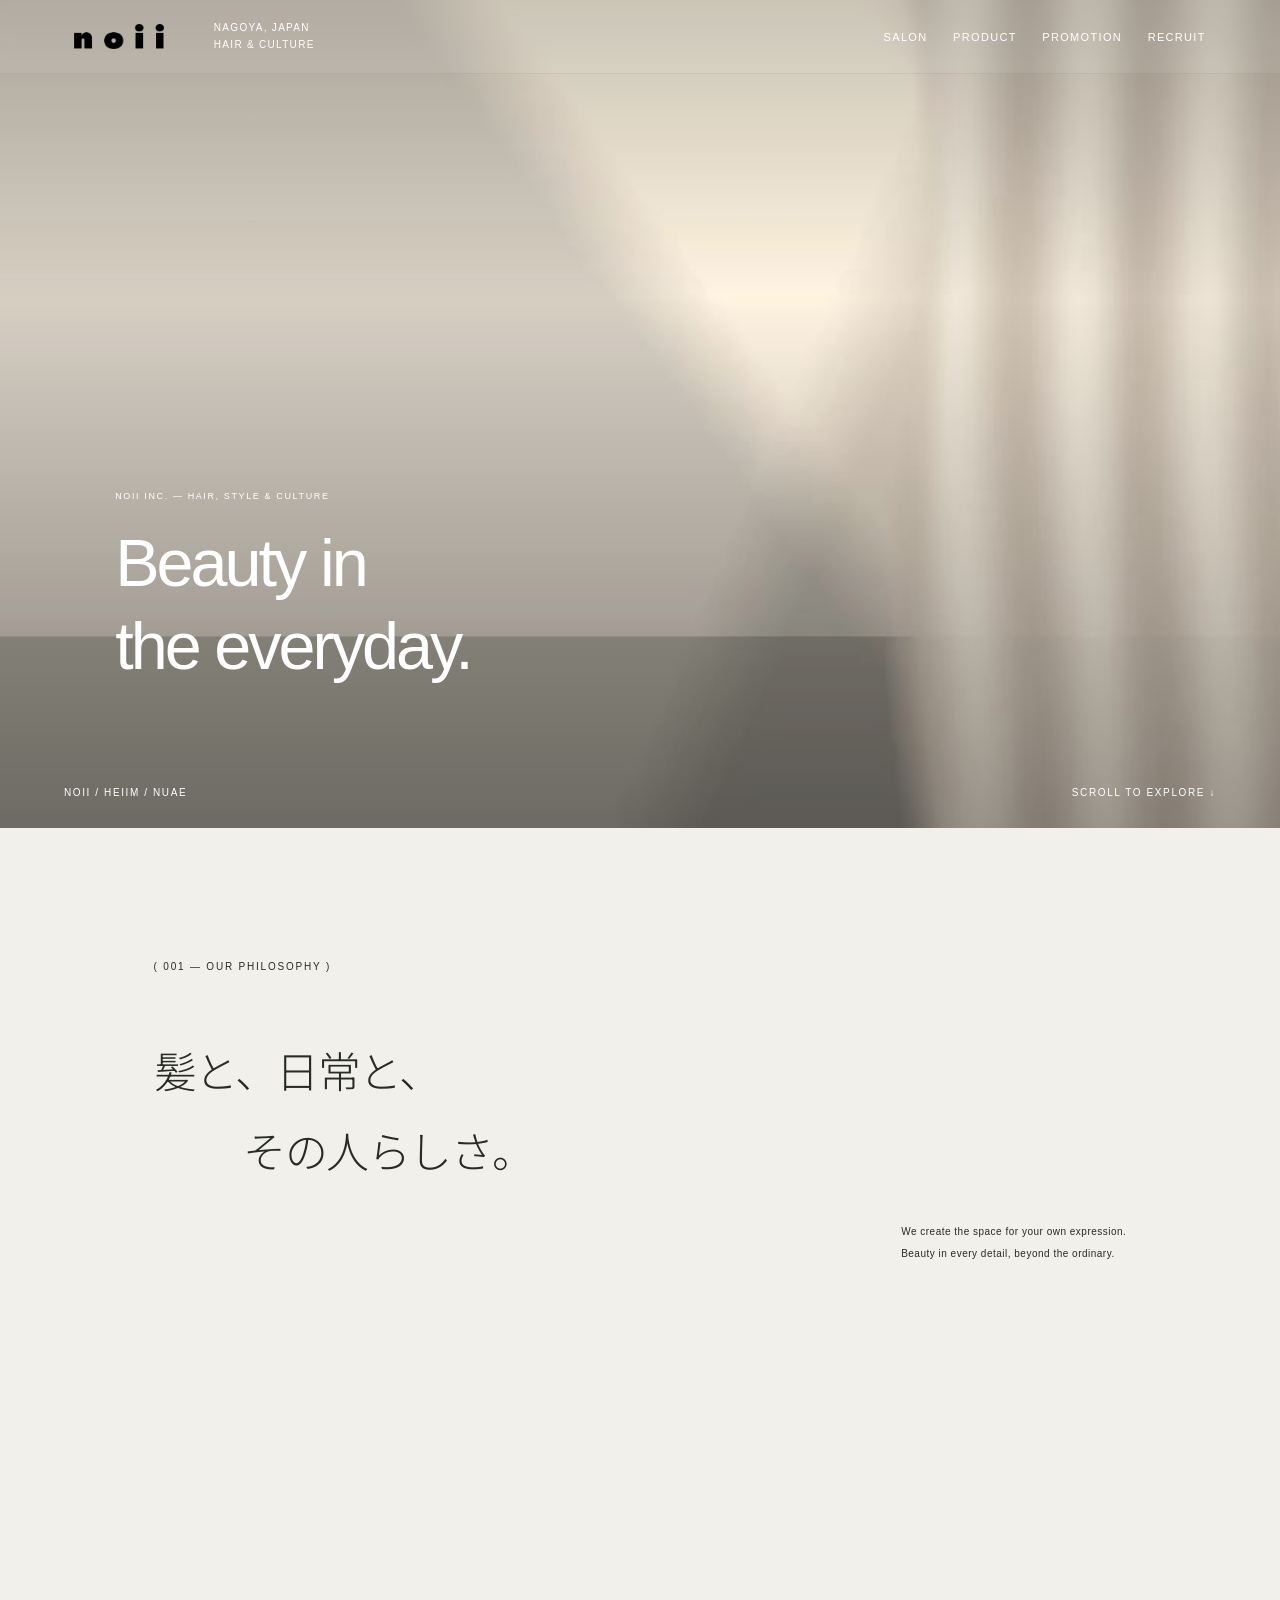
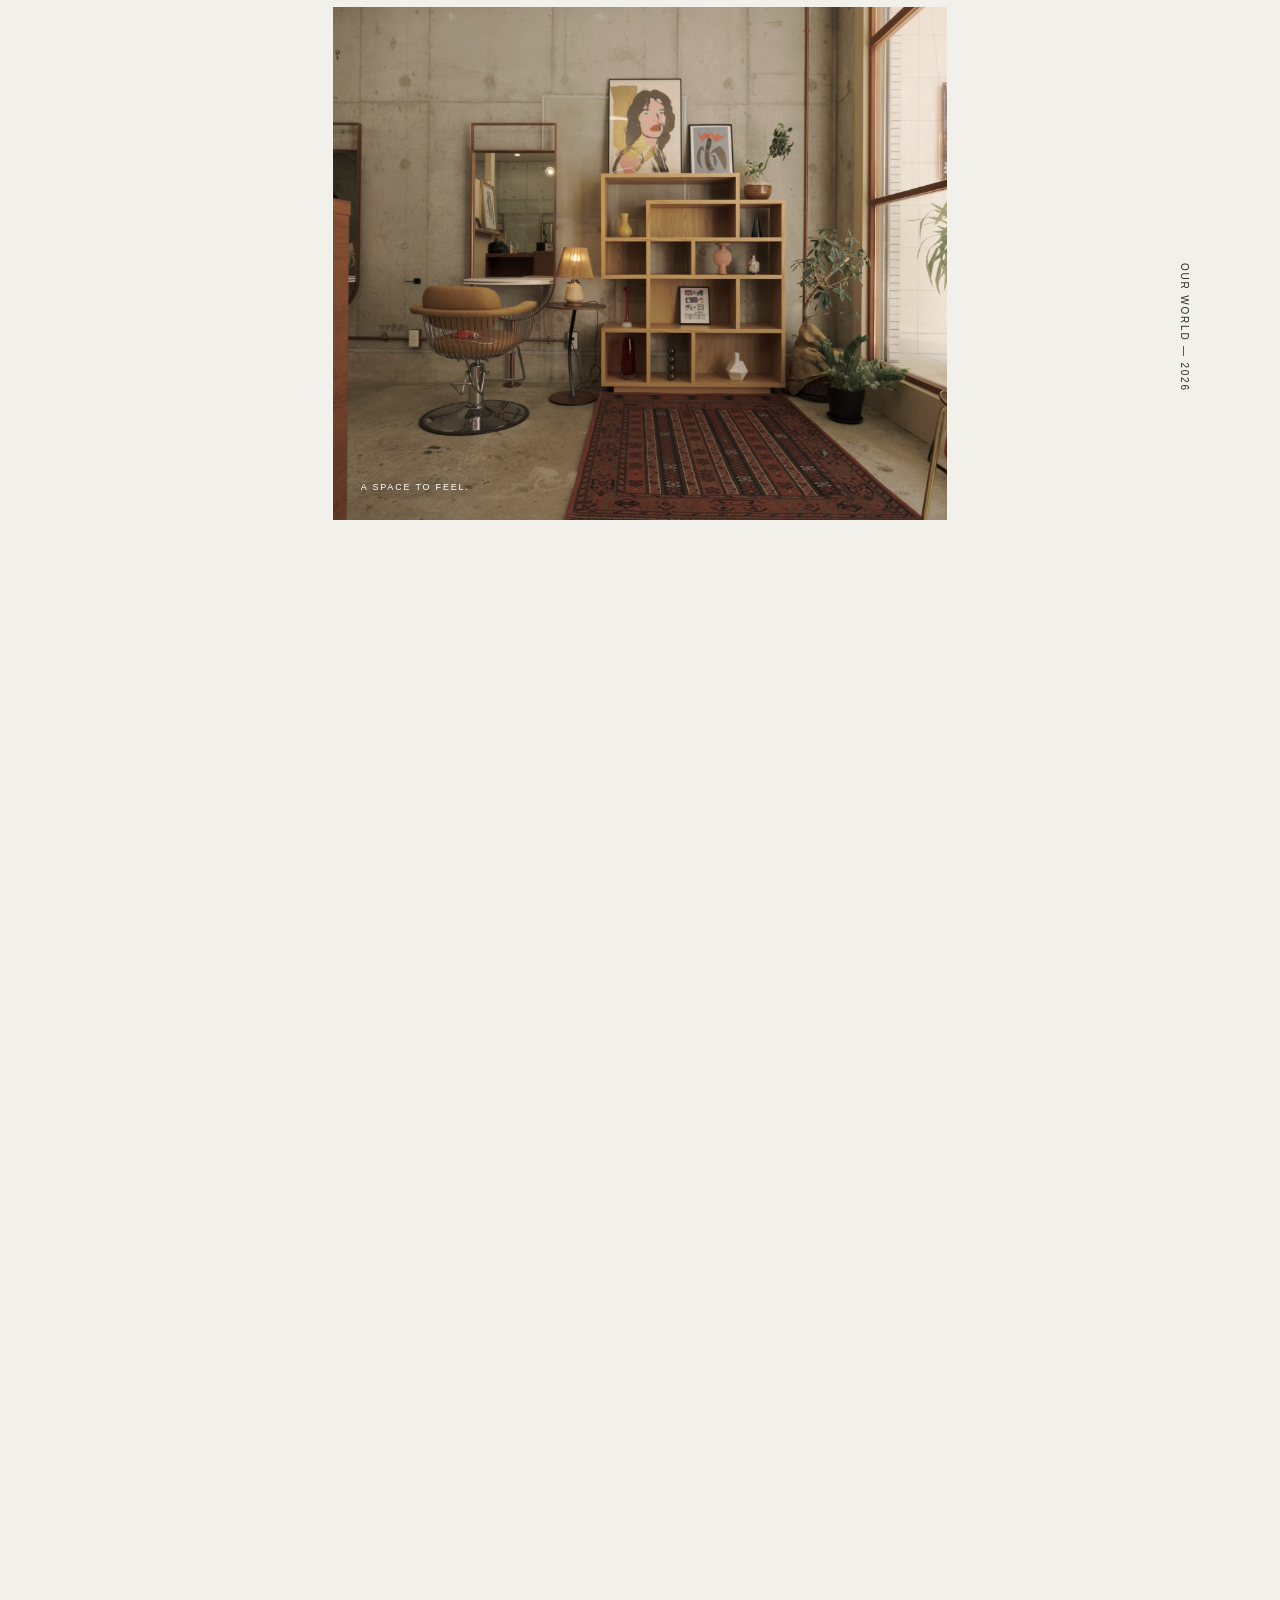
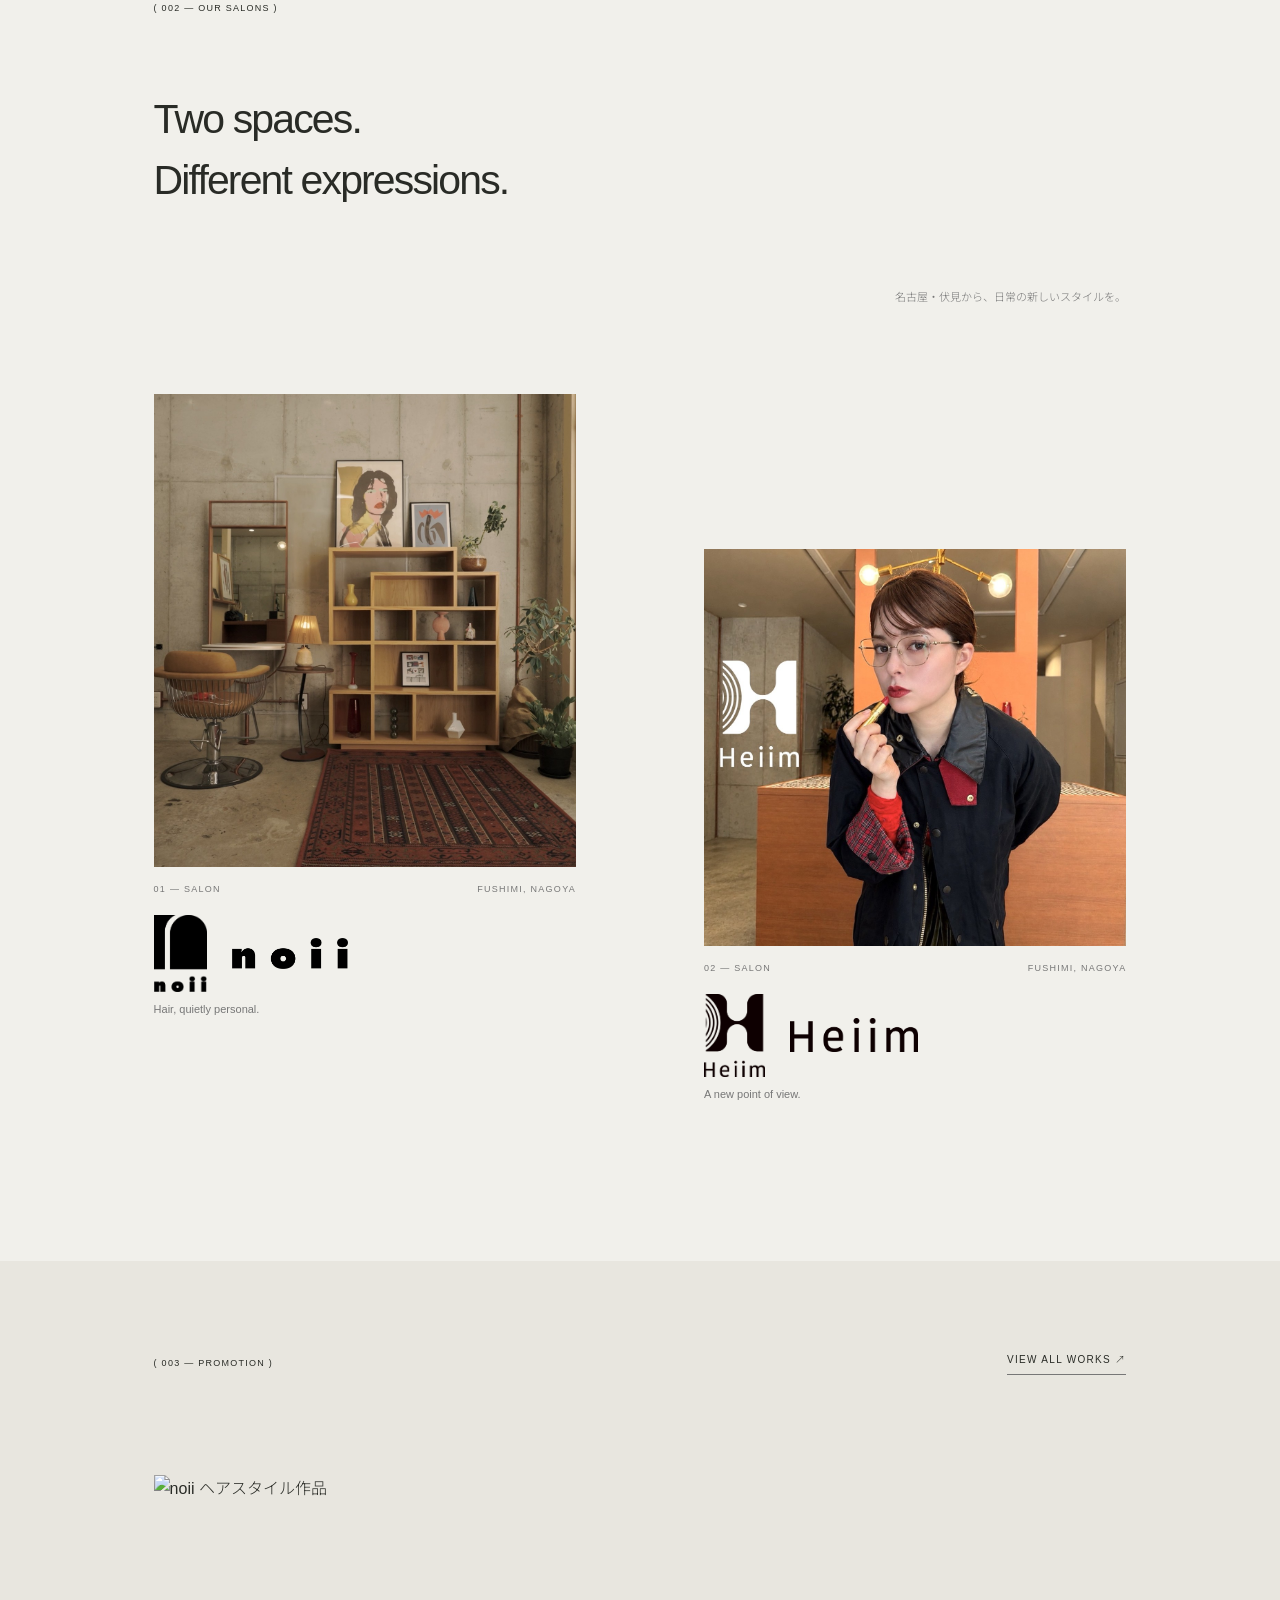
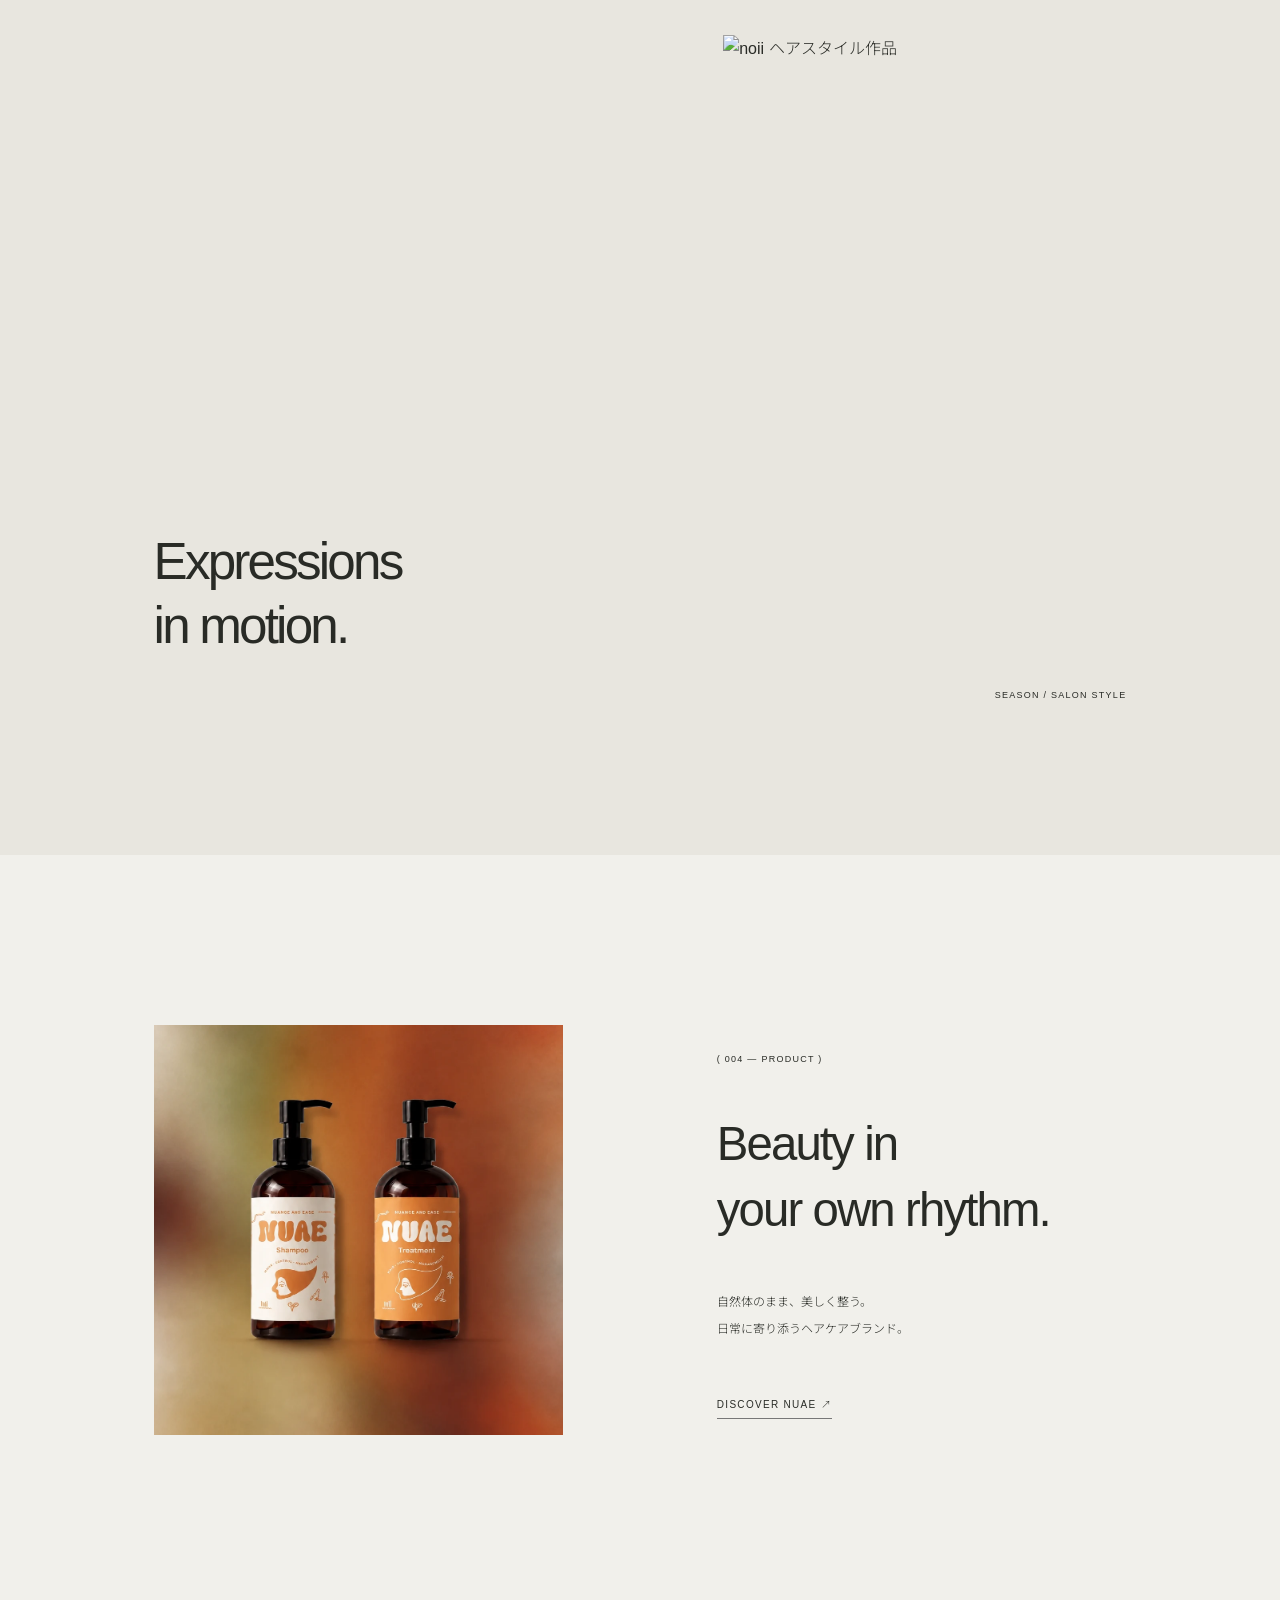
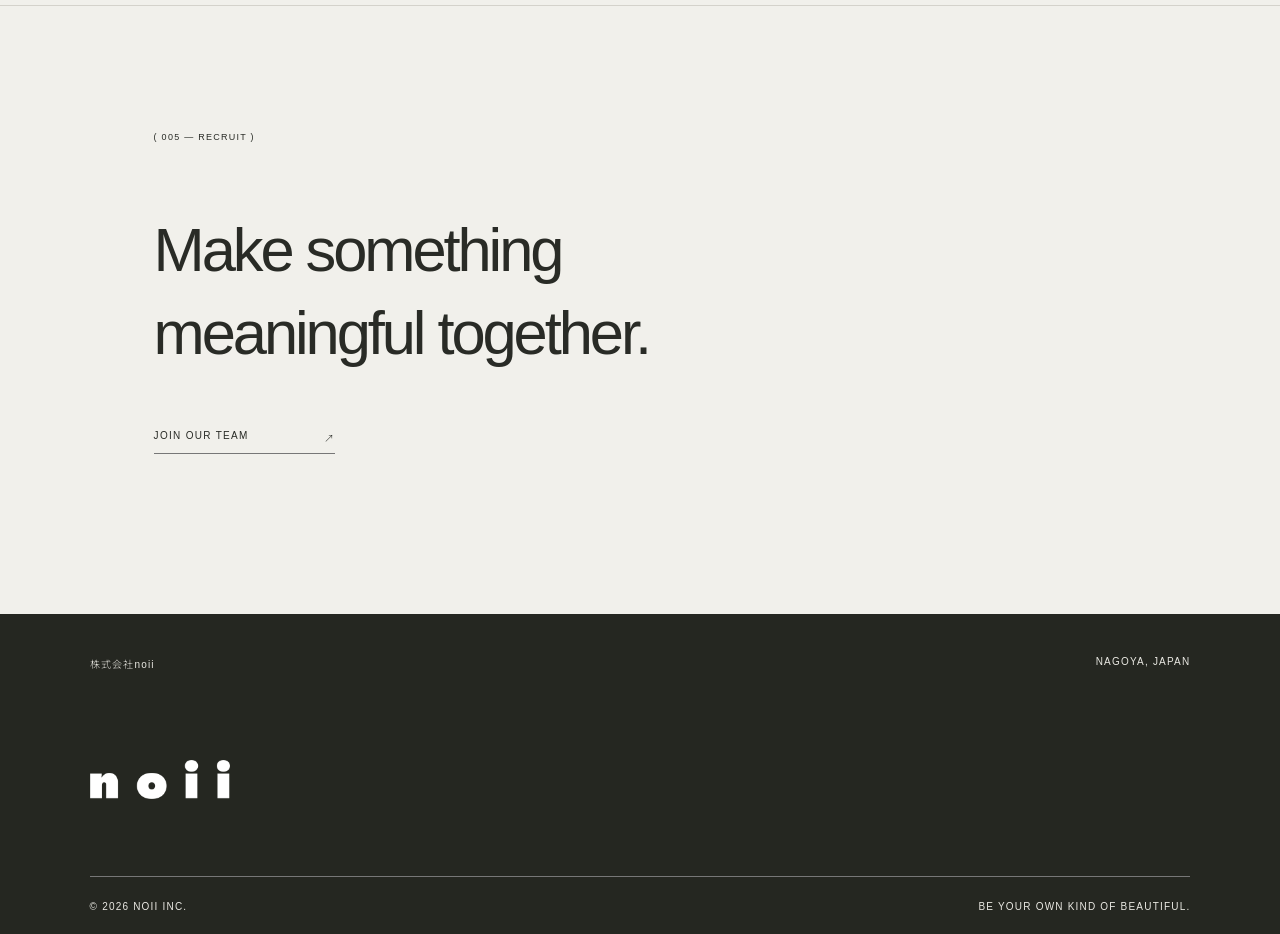
==== commit 364e000d: "Add files via upload" ====
--- a/index.html
+++ b/index.html
@@ -3,6 +3,6 @@
 <html lang="ja"><head><meta charset="utf-8"/><meta content="width=device-width,initial-scale=1" name="viewport"/><meta content="#eeede8" name="theme-color"/><title>株式会社noii | 名古屋・伏見の美容室 noii・Heiim</title><link href="assets/site.css" rel="stylesheet"/><link href="assets/editorial.css" rel="stylesheet"/><link href="assets/refined.css" rel="stylesheet"/><link href="assets/v13.css" rel="stylesheet"/><link href="assets/v14.css" rel="stylesheet"/><link href="assets/noii-symbol-logo.svg" rel="icon" type="image/svg+xml"/><link href="assets/noii-logo.css" rel="stylesheet"/><link href="assets/mobile-crop.css" rel="stylesheet"/><link href="assets/top-fix.css" rel="stylesheet"/><link href="assets/top-salon-landscape.css" rel="stylesheet"/><meta content="株式会社noiiの公式サイト。名古屋・伏見の美容室noii（ノイ）・Heiim（ヘイム）、ヘアケアブランドNUAE、採用情報をご紹介します。" name="description"/><meta content="index, follow, max-image-preview:large" name="robots"/><meta content="website" property="og:type"/><meta content="ja_JP" property="og:locale"/><meta content="株式会社noii" property="og:site_name"/><meta content="株式会社noii | 名古屋・伏見の美容室 noii・Heiim" property="og:title"/><meta content="株式会社noiiの公式サイト。名古屋・伏見の美容室noii（ノイ）・Heiim（ヘイム）、ヘアケアブランドNUAE、採用情報をご紹介します。" property="og:description"/><meta content="https://noii-official.com/" property="og:url"/><meta content="summary_large_image" name="twitter:card"/><link href="https://noii-official.com/" rel="canonical"/><script type="application/ld+json">{"@context": "https://schema.org", "@type": "Organization", "name": "株式会社noii", "url": "https://noii-official.com/", "sameAs": ["https://www.instagram.com/noii.official_/", "https://www.instagram.com/heiim_official/"]}</script><link href="assets/nav-glass-all.css?v=2" rel="stylesheet"/>
 <link href="assets/site-unified.css" rel="stylesheet"/><link href="assets/heading-refinement.css" rel="stylesheet"/><link href="assets/mobile-photo-finish.css" rel="stylesheet"/><link rel="stylesheet" href="assets/promotion-eye-crop.css"/><link rel="stylesheet" href="assets/nuae-home-square.css?v=1"/><link rel="stylesheet" href="assets/top-two-adjustments.css?v=1"/></head><body class="editorial"><header class="ed-header noii-site-header"><a aria-label="noii home" class="brand" href="index.html"><img alt="noii" class="noii-header-logo" decoding="async" height="244" loading="lazy" src="assets/noii-ai-word.png" width="888"/></a><span class="header-note">NAGOYA, JAPAN<br/>HAIR &amp; CULTURE</span><button aria-controls="mainnav" aria-expanded="false" aria-label="メニューを開く" class="toggle">MENU <span class="hamb">☰</span></button><nav class="navlinks" id="mainnav"><a href="salon.html">SALON</a><a href="product.html">PRODUCT</a><a href="promotion.html">PROMOTION</a><a href="recruit.html">RECRUIT</a></nav></header><main><section class="ed-hero"><div class="ed-video-bg" style="background-image:url('assets/noii-atmosphere-poster.jpg')"></div><video autoplay="" loop="" muted="" playsinline="" poster="assets/noii-atmosphere-poster.jpg" preload="metadata" webkit-playsinline=""><source src="assets/noii-atmosphere.mp4" type="video/mp4"/></video><div class="ed-hero-shade"></div><div class="ed-hero-center"><span class="micro">NOII INC. — HAIR, STYLE &amp; CULTURE</span><h1>Beauty in<br/>the everyday.</h1></div><div class="hero-bottom"><span>NOII / HEIIM / NUAE</span><span>SCROLL TO EXPLORE ↓</span></div></section><section class="ed-intro"><div class="ed-index">( 001 — OUR PHILOSOPHY )</div><p class="intro-text">髪と、日常と、<br/><span>その人らしさ。</span></p><p class="intro-sub">We create the space for your own expression.<br/>Beauty in every detail, beyond the ordinary.</p></section><section aria-label="サロンイメージがスクロールに合わせて拡大" class="ed-grow"><div class="ed-grow-sticky"><div class="ed-grow-frame"><img alt="Heiimのサロン空間" decoding="async" height="1531" loading="lazy" src="assets/heiim-interior.jpg" width="2042"/><span class="grow-caption">A SPACE TO FEEL.</span></div><div class="grow-side">OUR WORLD — 2026</div></div></section><section class="story-intro"><span class="eyebrow">( 002 — OUR SALONS )</span><p>Two spaces.<br/>Different expressions.</p><span class="story-note">名古屋・伏見から、日常の新しいスタイルを。</span></section>
 <section class="salon-story"><a class="story-block story-noii reveal-left" href="salon.html#noii"><figure><img alt="サロンの空間（noiiの写真は準備中）" decoding="async" height="1531" loading="lazy" src="assets/heiim-interior.jpg" width="2042"/></figure><div class="story-meta"><span>01 — SALON</span><span>FUSHIMI, NAGOYA</span></div><h2><span class="top-salon-ai"><img alt="" class="top-salon-ai-lockup" decoding="async" height="754" loading="lazy" src="assets/noii-ai-lockup.png" width="531"/><img alt="noii" class="top-salon-ai-word" decoding="async" height="244" loading="lazy" src="assets/noii-ai-word.png" width="888"/></span></h2><p>Hair, quietly personal.</p></a><a class="story-block story-heiim reveal-right" href="salon.html#heiim"><figure><img alt="Heiimのブランドビジュアル" decoding="async" height="1151" loading="lazy" src="assets/heiim-portrait.jpg" width="1536"/></figure><div class="story-meta"><span>02 — SALON</span><span>FUSHIMI, NAGOYA</span></div><h2><span class="top-salon-ai top-heiim-ai"><img alt="" class="top-salon-ai-lockup" decoding="async" height="3240" loading="lazy" src="assets/heiim-ai-lockup.png" width="2394"/><img alt="Heiim" class="top-salon-ai-word" decoding="async" height="1525" loading="lazy" src="assets/heiim-ai-word.png" width="5760"/></span></h2><p>A new point of view.</p></a></section>
-<section class="promotion-story"><div class="promo-top"><span class="eyebrow">( 003 — PROMOTION )</span><a href="promotion.html">VIEW ALL WORKS ↗</a></div><div class="promo-images"><a class="promo-image promo-one reveal-left" href="promotion.html"><img alt="noii ヘアスタイル作品" decoding="async" height="1050" loading="lazy" src="assets/style-01.jpg" width="1400"/></a><a class="promo-image promo-two reveal-right" href="promotion.html"><img alt="noii ヘアスタイル作品" decoding="async" height="1536" loading="lazy" src="assets/style-02.jpg" width="1152"/></a></div><div class="promo-caption"><h2>Expressions<br/>in motion.</h2><span>SEASON / SALON STYLE</span></div></section>
+<section class="promotion-story"><div class="promo-top"><span class="eyebrow">( 003 — PROMOTION )</span><a href="promotion.html">VIEW ALL WORKS ↗</a></div><div class="promo-images"><a class="promo-image promo-one reveal-left" href="promotion.html"><img alt="noii ヘアスタイル作品" decoding="async" height="1672" loading="lazy" src="assets/top-promo-top.jpg" width="1254"/></a><a class="promo-image promo-two reveal-right" href="promotion.html"><img alt="noii ヘアスタイル作品" decoding="async" height="1672" loading="lazy" src="assets/top-promo-bottom.jpg" width="1254"/></a></div><div class="promo-caption"><h2>Expressions<br/>in motion.</h2><span>SEASON / SALON STYLE</span></div></section>
 <section class="product-story"><div class="product-visual reveal-left nuae-home-visual"><img alt="NUAE シャンプーとトリートメント" decoding="async" height="1536" loading="lazy" src="assets/nuae-home-duo.webp" width="1024"/></div><div class="product-copy"><span class="eyebrow">( 004 — PRODUCT )</span><h2>Beauty in<br/>your own rhythm.</h2><p>自然体のまま、美しく整う。<br/>日常に寄り添うヘアケアブランド。</p><a href="product.html">DISCOVER NUAE ↗</a></div></section>
 <section class="recruit-story"><span class="eyebrow">( 005 — RECRUIT )</span><p>Make something<br/>meaningful together.</p><a href="recruit.html">JOIN OUR TEAM <span>↗</span></a></section></main><footer class="ed-footer"><div class="footer-top"><span>株式会社noii</span><span>NAGOYA, JAPAN</span></div><div class="footer-logo-area"><a aria-label="トップページへ" href="index.html"><img alt="noii" class="footer-brand-logotype" decoding="async" height="244" loading="lazy" src="assets/noii-ai-word.png" width="888"/></a></div><div class="footer-bottom"><span>© 2026 NOII INC.</span><span>BE YOUR OWN KIND OF BEAUTIFUL.</span></div></footer><script defer="" src="assets/site.js"></script><script defer="" src="assets/editorial.js"></script><script defer="" src="assets/refined.js"></script><script defer="" src="assets/v13.js"></script><script defer="" src="assets/v14.js"></script></body></html>
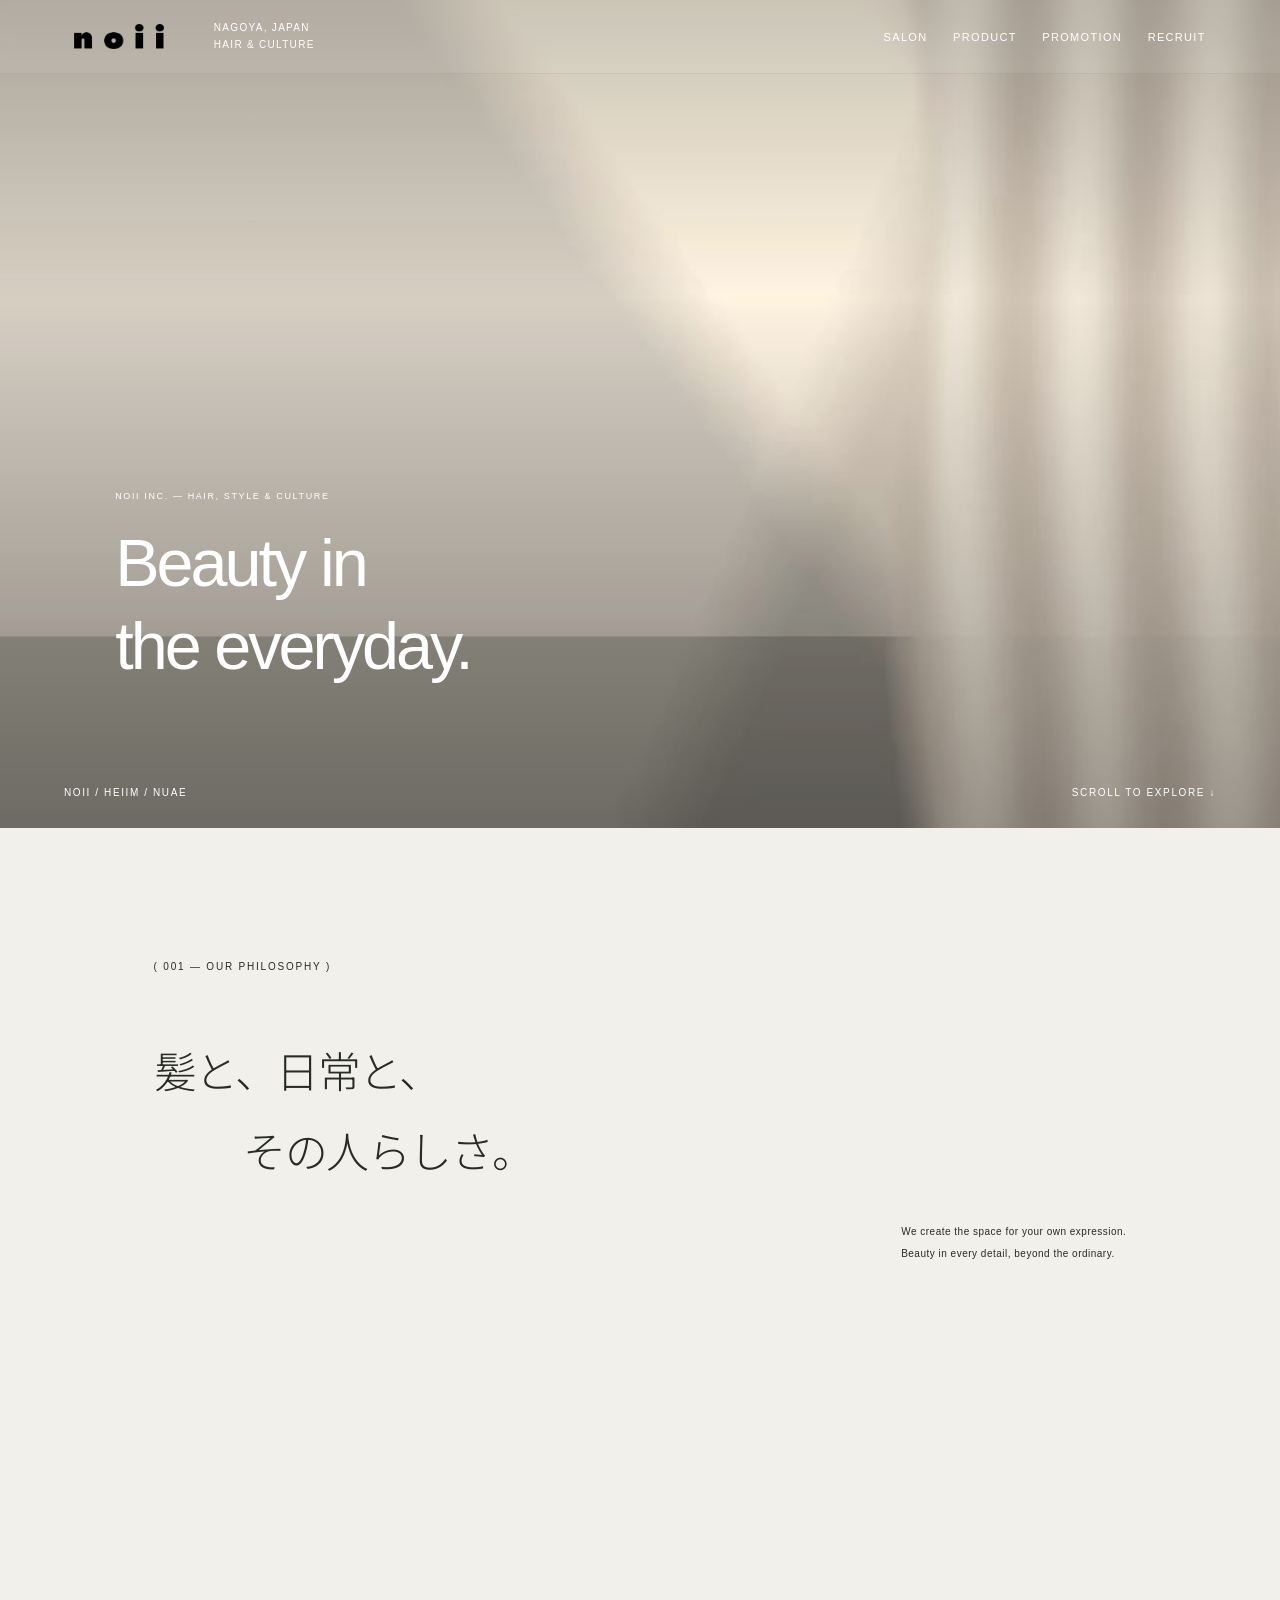
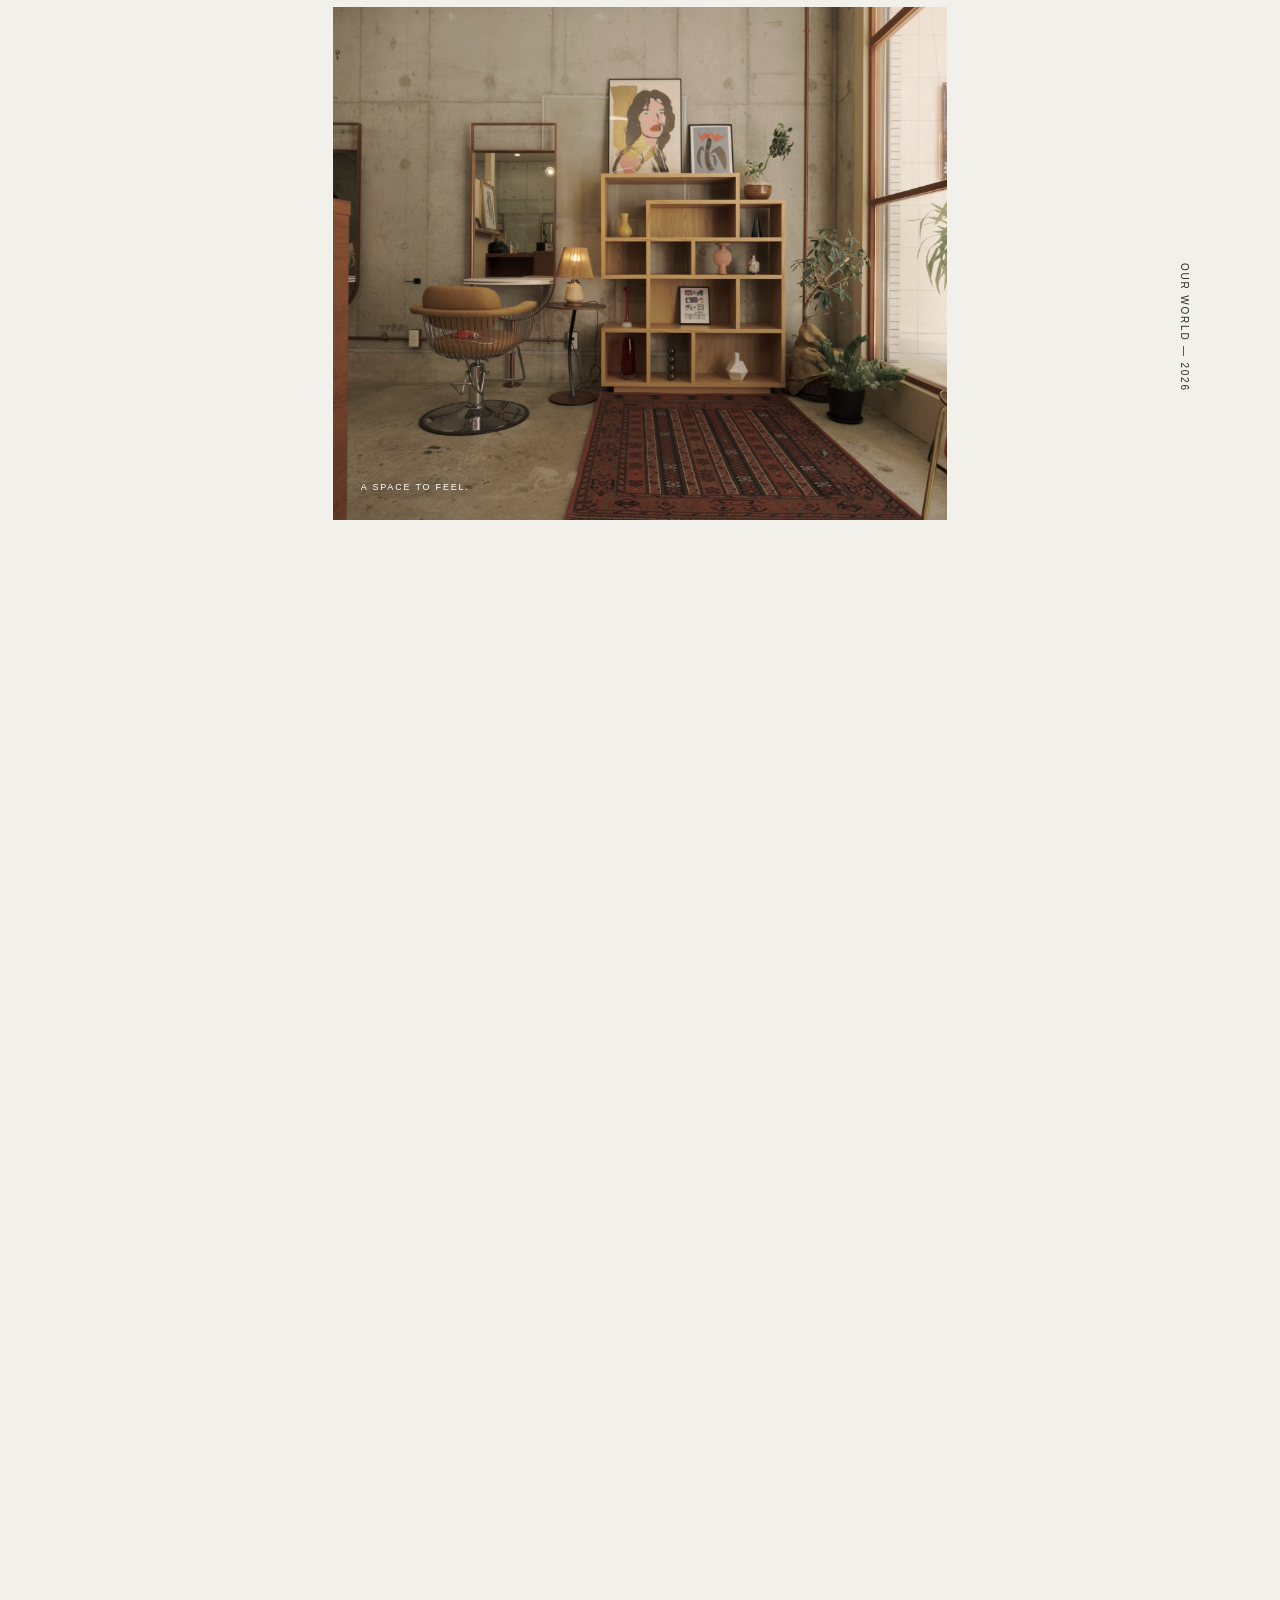
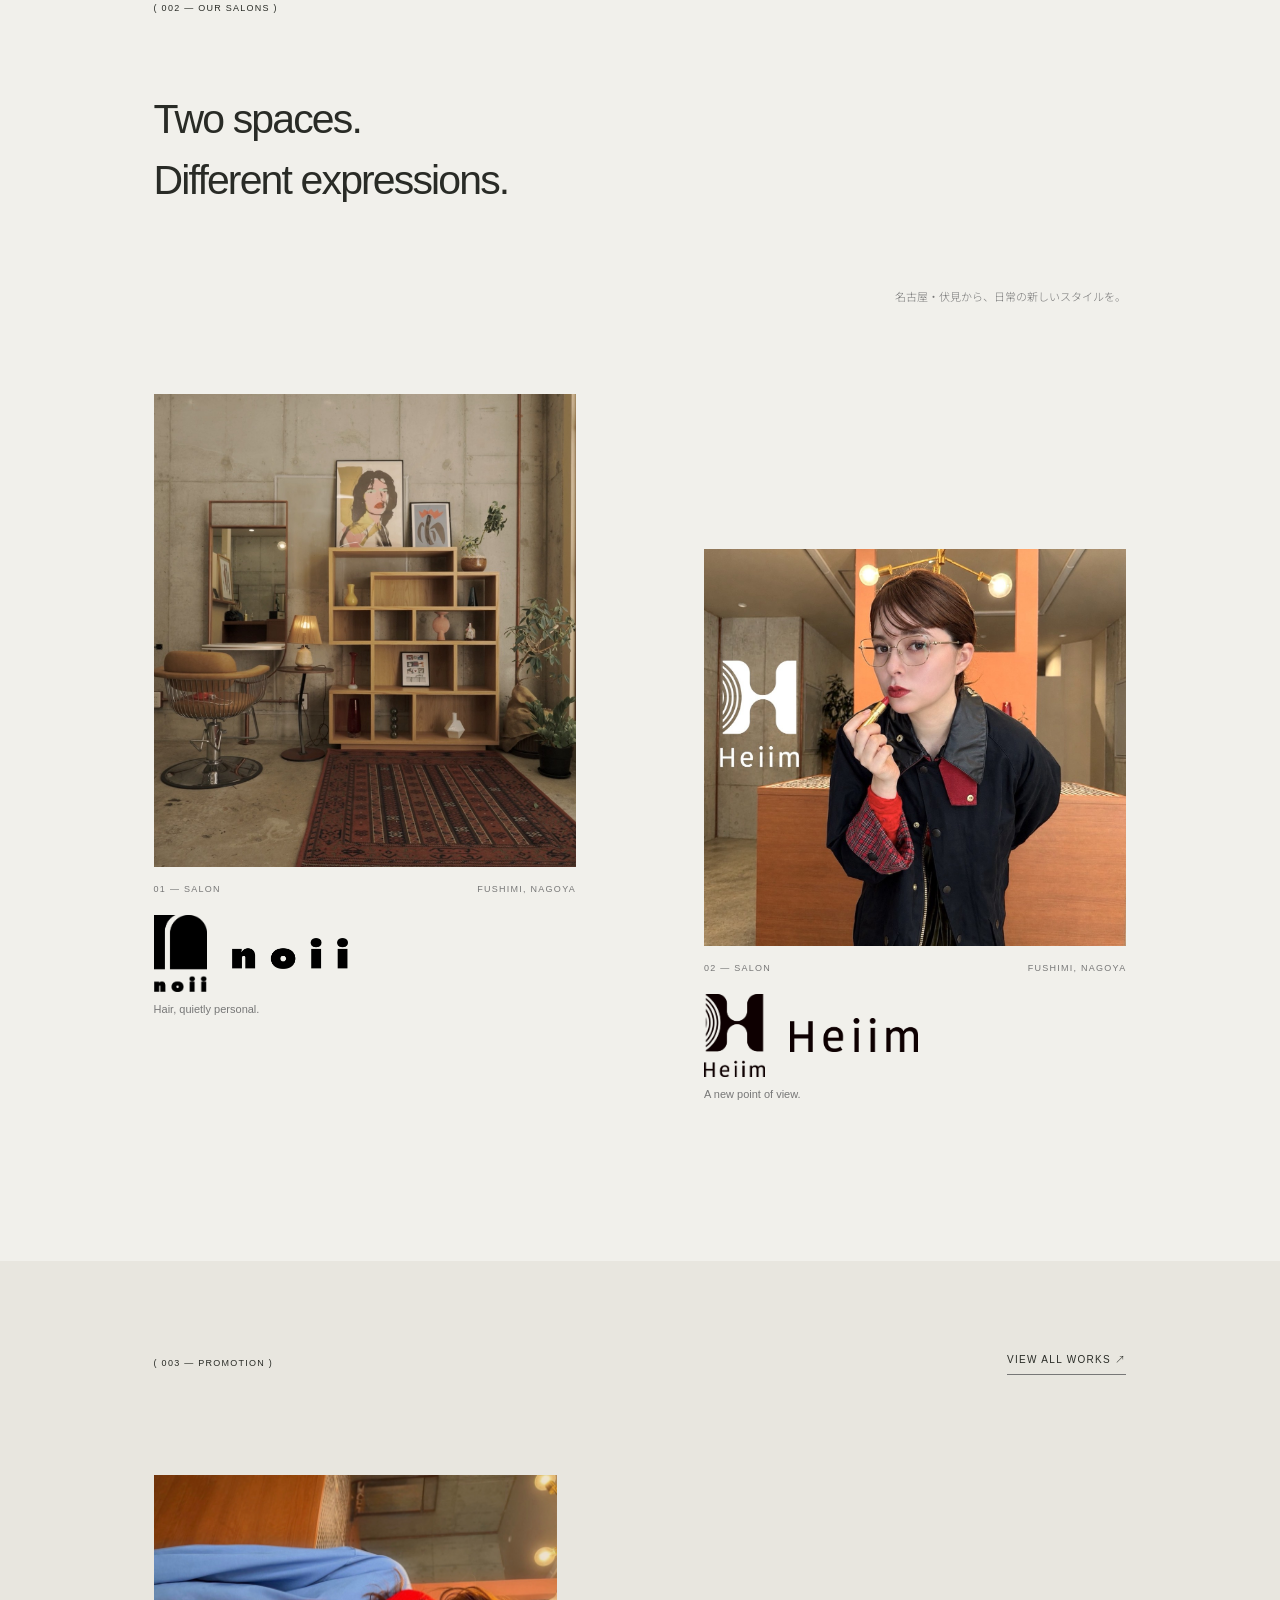
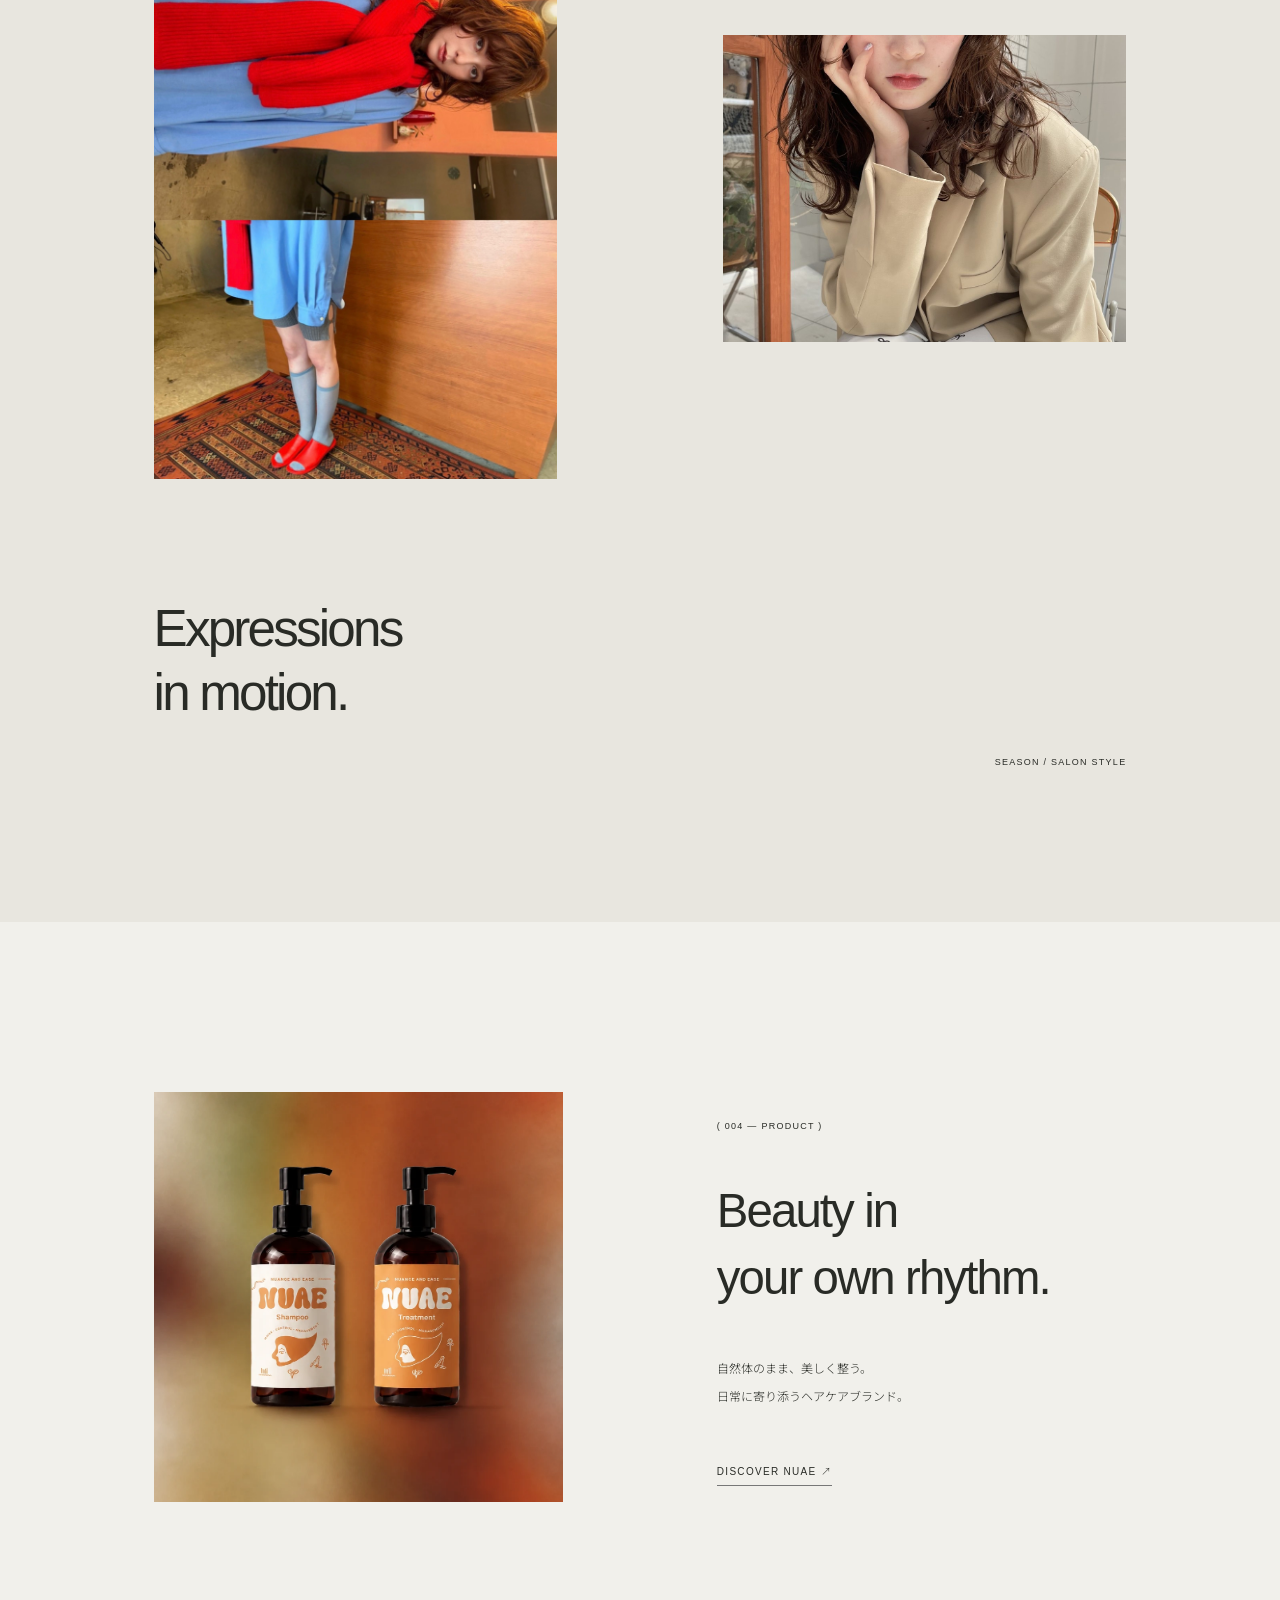
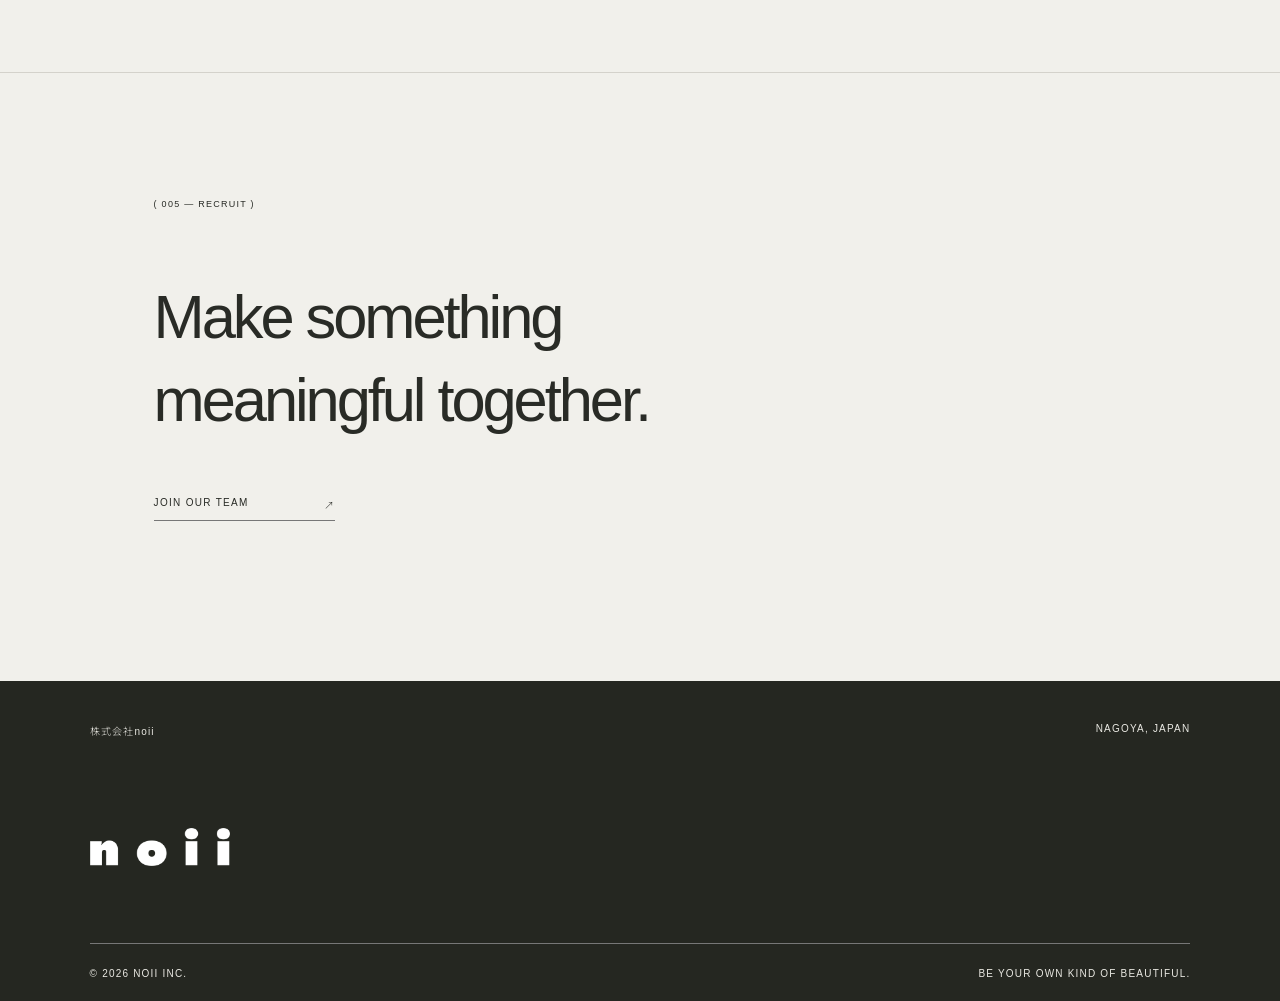
==== commit d992dd3d: "Commit to main" ====
--- a/index.html
+++ b/index.html
@@ -3,6 +3,6 @@
 <html lang="ja"><head><meta charset="utf-8"/><meta content="width=device-width,initial-scale=1" name="viewport"/><meta content="#eeede8" name="theme-color"/><title>株式会社noii | 名古屋・伏見の美容室 noii・Heiim</title><link href="assets/site.css" rel="stylesheet"/><link href="assets/editorial.css" rel="stylesheet"/><link href="assets/refined.css" rel="stylesheet"/><link href="assets/v13.css" rel="stylesheet"/><link href="assets/v14.css" rel="stylesheet"/><link href="assets/noii-symbol-logo.svg" rel="icon" type="image/svg+xml"/><link href="assets/noii-logo.css" rel="stylesheet"/><link href="assets/mobile-crop.css" rel="stylesheet"/><link href="assets/top-fix.css" rel="stylesheet"/><link href="assets/top-salon-landscape.css" rel="stylesheet"/><meta content="株式会社noiiの公式サイト。名古屋・伏見の美容室noii（ノイ）・Heiim（ヘイム）、ヘアケアブランドNUAE、採用情報をご紹介します。" name="description"/><meta content="index, follow, max-image-preview:large" name="robots"/><meta content="website" property="og:type"/><meta content="ja_JP" property="og:locale"/><meta content="株式会社noii" property="og:site_name"/><meta content="株式会社noii | 名古屋・伏見の美容室 noii・Heiim" property="og:title"/><meta content="株式会社noiiの公式サイト。名古屋・伏見の美容室noii（ノイ）・Heiim（ヘイム）、ヘアケアブランドNUAE、採用情報をご紹介します。" property="og:description"/><meta content="https://noii-official.com/" property="og:url"/><meta content="summary_large_image" name="twitter:card"/><link href="https://noii-official.com/" rel="canonical"/><script type="application/ld+json">{"@context": "https://schema.org", "@type": "Organization", "name": "株式会社noii", "url": "https://noii-official.com/", "sameAs": ["https://www.instagram.com/noii.official_/", "https://www.instagram.com/heiim_official/"]}</script><link href="assets/nav-glass-all.css?v=2" rel="stylesheet"/>
 <link href="assets/site-unified.css" rel="stylesheet"/><link href="assets/heading-refinement.css" rel="stylesheet"/><link href="assets/mobile-photo-finish.css" rel="stylesheet"/><link rel="stylesheet" href="assets/promotion-eye-crop.css"/><link rel="stylesheet" href="assets/nuae-home-square.css?v=1"/><link rel="stylesheet" href="assets/top-two-adjustments.css?v=1"/></head><body class="editorial"><header class="ed-header noii-site-header"><a aria-label="noii home" class="brand" href="index.html"><img alt="noii" class="noii-header-logo" decoding="async" height="244" loading="lazy" src="assets/noii-ai-word.png" width="888"/></a><span class="header-note">NAGOYA, JAPAN<br/>HAIR &amp; CULTURE</span><button aria-controls="mainnav" aria-expanded="false" aria-label="メニューを開く" class="toggle">MENU <span class="hamb">☰</span></button><nav class="navlinks" id="mainnav"><a href="salon.html">SALON</a><a href="product.html">PRODUCT</a><a href="promotion.html">PROMOTION</a><a href="recruit.html">RECRUIT</a></nav></header><main><section class="ed-hero"><div class="ed-video-bg" style="background-image:url('assets/noii-atmosphere-poster.jpg')"></div><video autoplay="" loop="" muted="" playsinline="" poster="assets/noii-atmosphere-poster.jpg" preload="metadata" webkit-playsinline=""><source src="assets/noii-atmosphere.mp4" type="video/mp4"/></video><div class="ed-hero-shade"></div><div class="ed-hero-center"><span class="micro">NOII INC. — HAIR, STYLE &amp; CULTURE</span><h1>Beauty in<br/>the everyday.</h1></div><div class="hero-bottom"><span>NOII / HEIIM / NUAE</span><span>SCROLL TO EXPLORE ↓</span></div></section><section class="ed-intro"><div class="ed-index">( 001 — OUR PHILOSOPHY )</div><p class="intro-text">髪と、日常と、<br/><span>その人らしさ。</span></p><p class="intro-sub">We create the space for your own expression.<br/>Beauty in every detail, beyond the ordinary.</p></section><section aria-label="サロンイメージがスクロールに合わせて拡大" class="ed-grow"><div class="ed-grow-sticky"><div class="ed-grow-frame"><img alt="Heiimのサロン空間" decoding="async" height="1531" loading="lazy" src="assets/heiim-interior.jpg" width="2042"/><span class="grow-caption">A SPACE TO FEEL.</span></div><div class="grow-side">OUR WORLD — 2026</div></div></section><section class="story-intro"><span class="eyebrow">( 002 — OUR SALONS )</span><p>Two spaces.<br/>Different expressions.</p><span class="story-note">名古屋・伏見から、日常の新しいスタイルを。</span></section>
 <section class="salon-story"><a class="story-block story-noii reveal-left" href="salon.html#noii"><figure><img alt="サロンの空間（noiiの写真は準備中）" decoding="async" height="1531" loading="lazy" src="assets/heiim-interior.jpg" width="2042"/></figure><div class="story-meta"><span>01 — SALON</span><span>FUSHIMI, NAGOYA</span></div><h2><span class="top-salon-ai"><img alt="" class="top-salon-ai-lockup" decoding="async" height="754" loading="lazy" src="assets/noii-ai-lockup.png" width="531"/><img alt="noii" class="top-salon-ai-word" decoding="async" height="244" loading="lazy" src="assets/noii-ai-word.png" width="888"/></span></h2><p>Hair, quietly personal.</p></a><a class="story-block story-heiim reveal-right" href="salon.html#heiim"><figure><img alt="Heiimのブランドビジュアル" decoding="async" height="1151" loading="lazy" src="assets/heiim-portrait.jpg" width="1536"/></figure><div class="story-meta"><span>02 — SALON</span><span>FUSHIMI, NAGOYA</span></div><h2><span class="top-salon-ai top-heiim-ai"><img alt="" class="top-salon-ai-lockup" decoding="async" height="3240" loading="lazy" src="assets/heiim-ai-lockup.png" width="2394"/><img alt="Heiim" class="top-salon-ai-word" decoding="async" height="1525" loading="lazy" src="assets/heiim-ai-word.png" width="5760"/></span></h2><p>A new point of view.</p></a></section>
-<section class="promotion-story"><div class="promo-top"><span class="eyebrow">( 003 — PROMOTION )</span><a href="promotion.html">VIEW ALL WORKS ↗</a></div><div class="promo-images"><a class="promo-image promo-one reveal-left" href="promotion.html"><img alt="noii ヘアスタイル作品" decoding="async" height="1672" loading="lazy" src="assets/top-promo-top.jpg" width="1254"/></a><a class="promo-image promo-two reveal-right" href="promotion.html"><img alt="noii ヘアスタイル作品" decoding="async" height="1672" loading="lazy" src="assets/top-promo-bottom.jpg" width="1254"/></a></div><div class="promo-caption"><h2>Expressions<br/>in motion.</h2><span>SEASON / SALON STYLE</span></div></section>
+<section class="promotion-story"><div class="promo-top"><span class="eyebrow">( 003 — PROMOTION )</span><a href="promotion.html">VIEW ALL WORKS ↗</a></div><div class="promo-images"><a class="promo-image promo-one reveal-left" href="promotion.html"><img alt="noii ヘアスタイル作品" decoding="async" height="2508" loading="lazy" src="assets/top-promo-new-full.jpg" width="1672"/></a><a class="promo-image promo-two reveal-right" href="promotion.html"><img alt="noii ヘアスタイル作品" decoding="async" height="1672" loading="lazy" src="assets/style-02.jpg" width="1254"/></a></div><div class="promo-caption"><h2>Expressions<br/>in motion.</h2><span>SEASON / SALON STYLE</span></div></section>
 <section class="product-story"><div class="product-visual reveal-left nuae-home-visual"><img alt="NUAE シャンプーとトリートメント" decoding="async" height="1536" loading="lazy" src="assets/nuae-home-duo.webp" width="1024"/></div><div class="product-copy"><span class="eyebrow">( 004 — PRODUCT )</span><h2>Beauty in<br/>your own rhythm.</h2><p>自然体のまま、美しく整う。<br/>日常に寄り添うヘアケアブランド。</p><a href="product.html">DISCOVER NUAE ↗</a></div></section>
 <section class="recruit-story"><span class="eyebrow">( 005 — RECRUIT )</span><p>Make something<br/>meaningful together.</p><a href="recruit.html">JOIN OUR TEAM <span>↗</span></a></section></main><footer class="ed-footer"><div class="footer-top"><span>株式会社noii</span><span>NAGOYA, JAPAN</span></div><div class="footer-logo-area"><a aria-label="トップページへ" href="index.html"><img alt="noii" class="footer-brand-logotype" decoding="async" height="244" loading="lazy" src="assets/noii-ai-word.png" width="888"/></a></div><div class="footer-bottom"><span>© 2026 NOII INC.</span><span>BE YOUR OWN KIND OF BEAUTIFUL.</span></div></footer><script defer="" src="assets/site.js"></script><script defer="" src="assets/editorial.js"></script><script defer="" src="assets/refined.js"></script><script defer="" src="assets/v13.js"></script><script defer="" src="assets/v14.js"></script></body></html>
--- a/assets/v13.css
+++ b/assets/v13.css
@@ -2,3 +2,6 @@
 .story-intro{padding:125px 12vw 75px;display:flex;flex-direction:column;gap:35px}.eyebrow,.story-meta,.promo-top,.promo-caption>span,.product-visual>span{font-size:9px;letter-spacing:.14em}.story-intro>p{font-size:clamp(25px,3.2vw,47px);line-height:1.5;letter-spacing:-.045em;font-weight:350}.story-intro em,.promo-caption em,.recruit-story em{font-family:Georgia,serif;font-weight:400}.story-note{align-self:flex-end;font-size:11px;color:#777}.salon-story{padding:15px 12vw 150px;display:grid;grid-template-columns:1fr 1fr;gap:10vw;align-items:start}.story-block{display:block;text-decoration:none;color:inherit}.story-block figure{margin:0;overflow:hidden}.story-block img{display:block;width:100%;height:100%;object-fit:cover;transition:transform 1.2s cubic-bezier(.2,.8,.2,1)}.story-block:hover img{transform:scale(1.035)}.story-noii figure{height:37vw;max-height:620px}.story-heiim{margin-top:155px}.story-heiim figure{height:31vw;max-height:520px}.story-meta{display:flex;justify-content:space-between;margin-top:17px;color:#777}.story-block h2{font-weight:400;font-size:clamp(27px,3.6vw,51px);letter-spacing:-.06em;margin:21px 0 8px}.story-block h2 small{font-size:18px;margin-left:12px}.story-block p{font-size:11px;color:#777}.promotion-story{padding:90px 12vw 155px;background:#e8e6df}.promo-top{display:flex;justify-content:space-between;align-items:center}.promo-top a,.product-copy a,.recruit-story a{font-size:10px;letter-spacing:.13em;text-decoration:none;color:inherit;border-bottom:1px solid #777;padding-bottom:8px}.promo-images{display:grid;grid-template-columns:1fr 1fr;gap:13vw;align-items:start;margin-top:100px}.promo-image{display:block;overflow:hidden}.promo-image img{display:block;width:100%;height:100%;object-fit:cover}.promo-one{height:42vw;max-height:600px}.promo-two{margin-top:160px;height:24vw;max-height:370px}.promo-caption{display:flex;justify-content:space-between;align-items:end;margin-top:75px}.promo-caption h2{font-size:clamp(30px,4vw,58px);font-weight:400;letter-spacing:-.055em;line-height:1.25}.product-story{padding:170px 12vw;display:grid;grid-template-columns:1fr 1fr;gap:12vw;align-items:center}.product-visual{min-height:490px;background:#d7d2c7;display:flex;flex-direction:column;align-items:center;justify-content:center;gap:55px}.product-word{font-family:Georgia,serif;font-size:clamp(48px,7vw,95px);letter-spacing:.14em;color:#6f6a61}.product-copy h2{font-size:clamp(29px,3.7vw,54px);line-height:1.4;font-weight:400;letter-spacing:-.04em;margin:45px 0}.product-copy p{font-size:12px;line-height:2.3;margin-bottom:50px}.recruit-story{padding:120px 12vw 160px;border-top:1px solid #d4d2cb}.recruit-story p{font-size:clamp(30px,4.8vw,73px);font-weight:400;letter-spacing:-.05em;line-height:1.35;margin:65px 0 50px}.recruit-story a{display:inline-flex;gap:75px}.reveal-left,.reveal-right{opacity:0;transform:translate3d(-38px,16px,0);transition:opacity 1s ease,transform 1.2s cubic-bezier(.22,1,.36,1)}.reveal-right{transform:translate3d(38px,16px,0)}.reveal-left.is-visible,.reveal-right.is-visible{opacity:1;transform:none}
 @media(max-width:700px){.ed-hero h1{font-size:clamp(31px,8vw,45px)}.story-intro{padding:100px 9vw 60px;gap:24px}.story-intro>p{font-size:clamp(24px,6vw,34px)}.story-note{font-size:10px}.salon-story{padding:5px 9vw 110px;display:block}.story-noii{width:78%}.story-noii figure{height:94vw}.story-heiim{width:78%;margin:95px 0 0 auto}.story-heiim figure{height:88vw}.story-block h2{font-size:31px}.story-meta{font-size:8px}.promotion-story{padding:90px 9vw 100px}.promo-top{gap:15px}.promo-top a{font-size:8px}.promo-images{display:block;margin-top:65px}.promo-one{width:82%;height:96vw}.promo-two{width:70%;height:55vw;margin:60px 0 0 auto}.promo-caption{margin-top:55px;align-items:start;gap:30px}.promo-caption h2{font-size:33px}.promo-caption>span{font-size:8px;text-align:right}.product-story{padding:105px 9vw;display:flex;flex-direction:column;gap:65px;align-items:stretch}.product-visual{min-height:360px}.product-word{font-size:59px}.product-copy h2{font-size:33px;margin:35px 0}.recruit-story{padding:90px 9vw 115px}.recruit-story p{font-size:35px;margin:45px 0}.ed-intro{min-height:unset}.ed-grow{height:145vh}}
 @media(prefers-reduced-motion:reduce){.reveal-left,.reveal-right{opacity:1;transform:none;transition:none}}
+
+/* Preserve entire supplied composite photo without cropping */
+.promo-one{height:auto;max-height:none}.promo-one img{width:100%;height:auto;object-fit:contain}
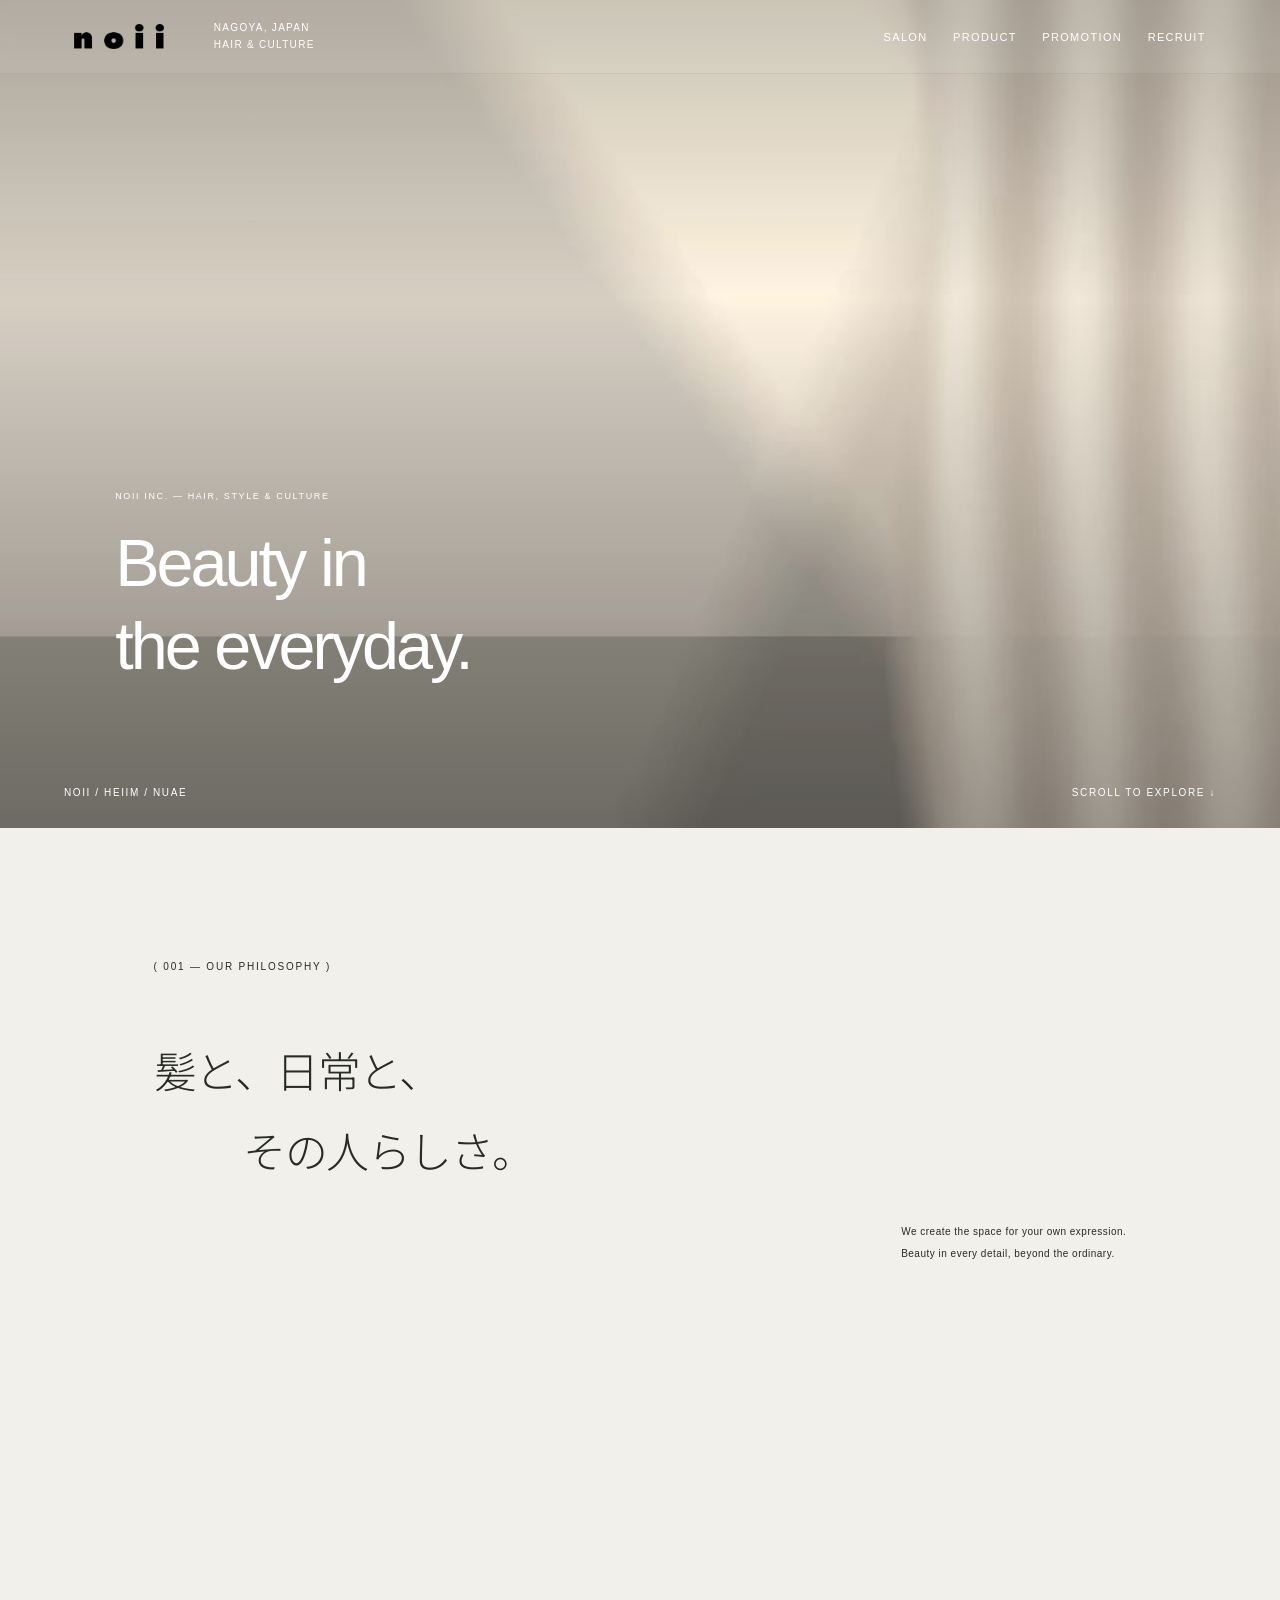
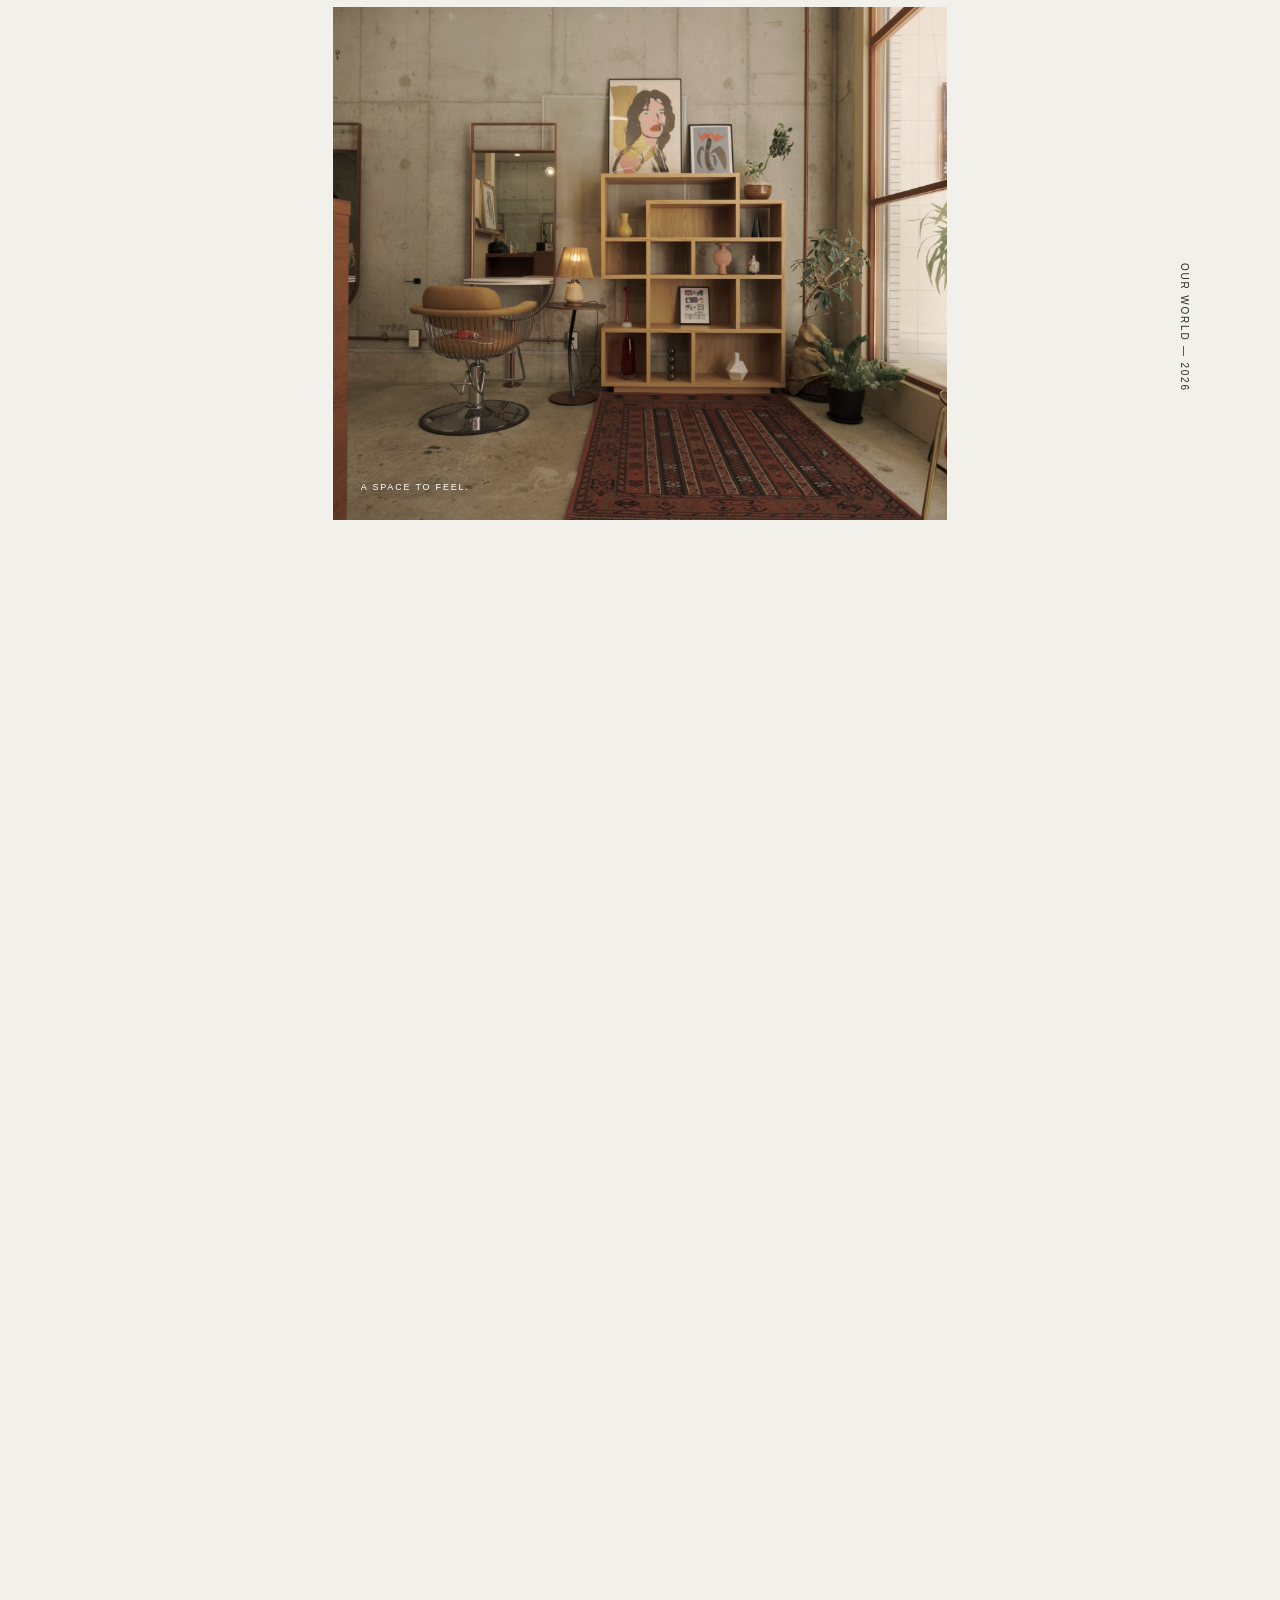
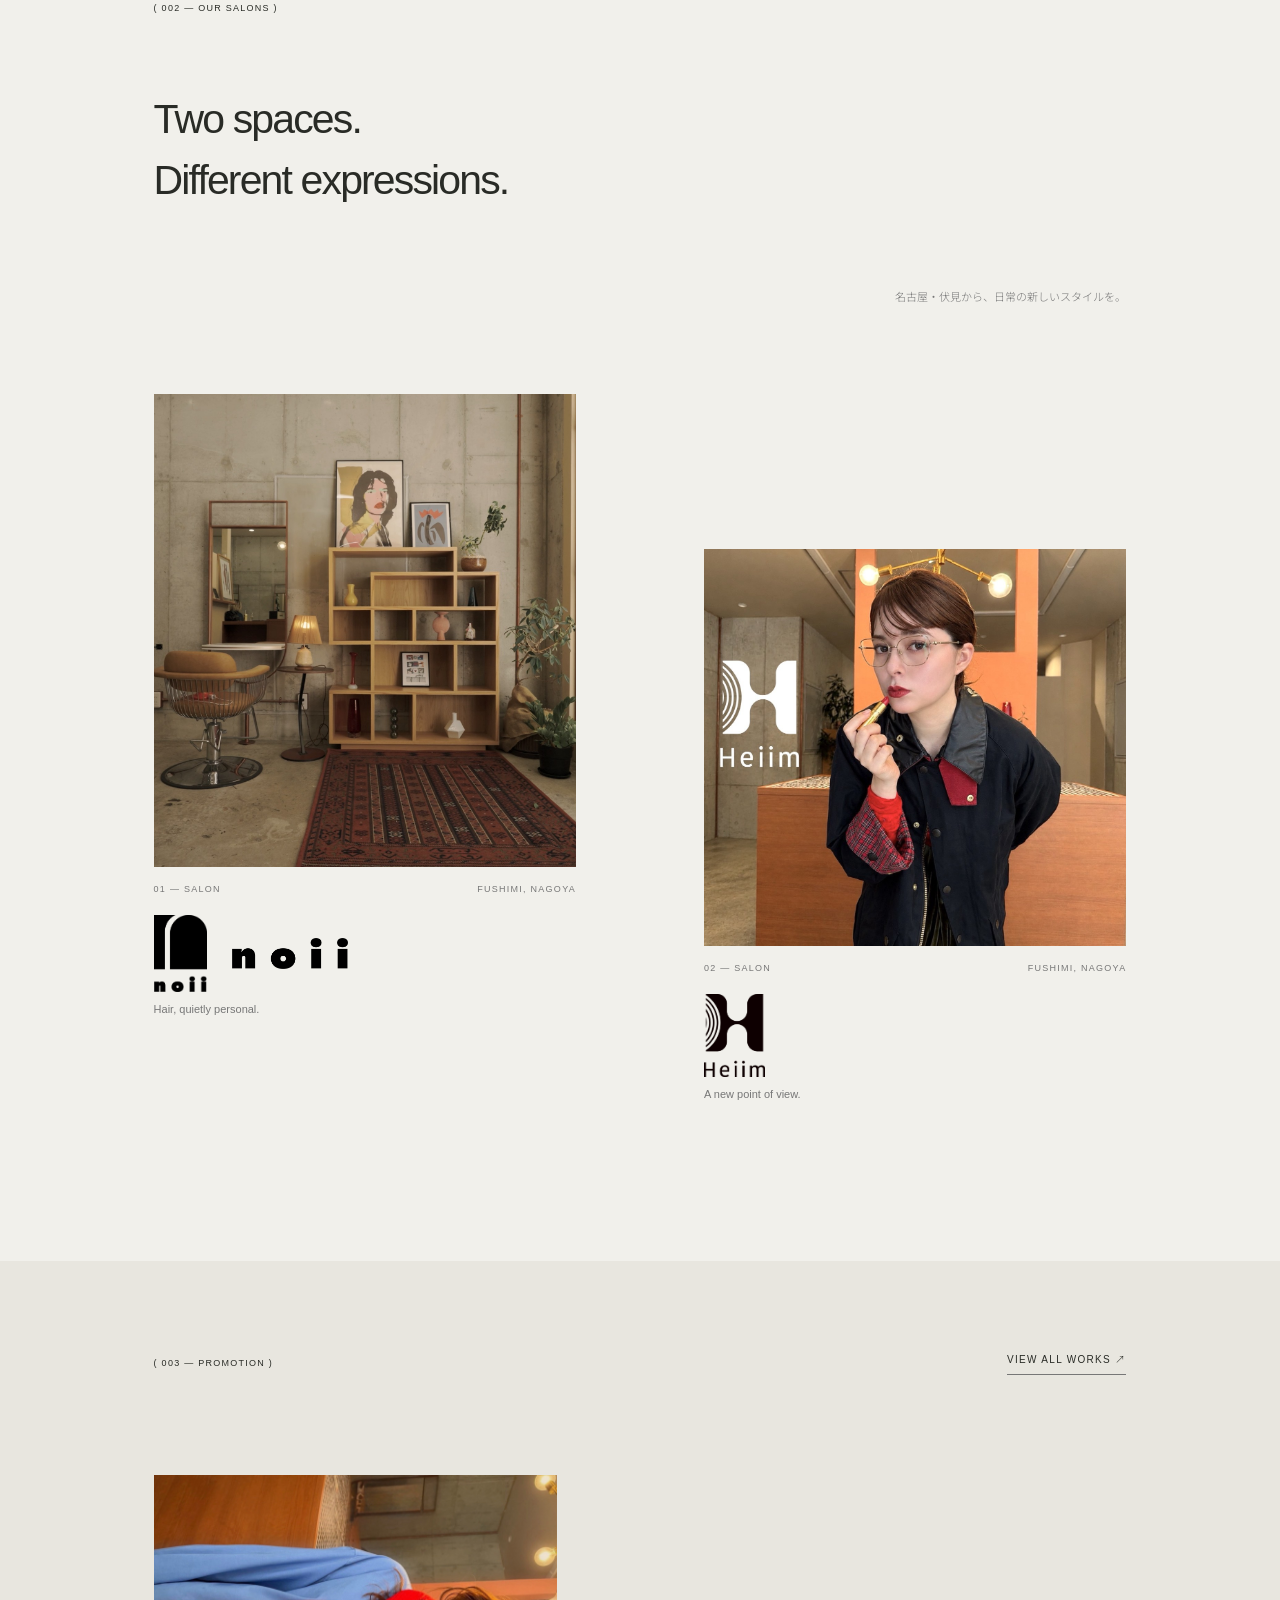
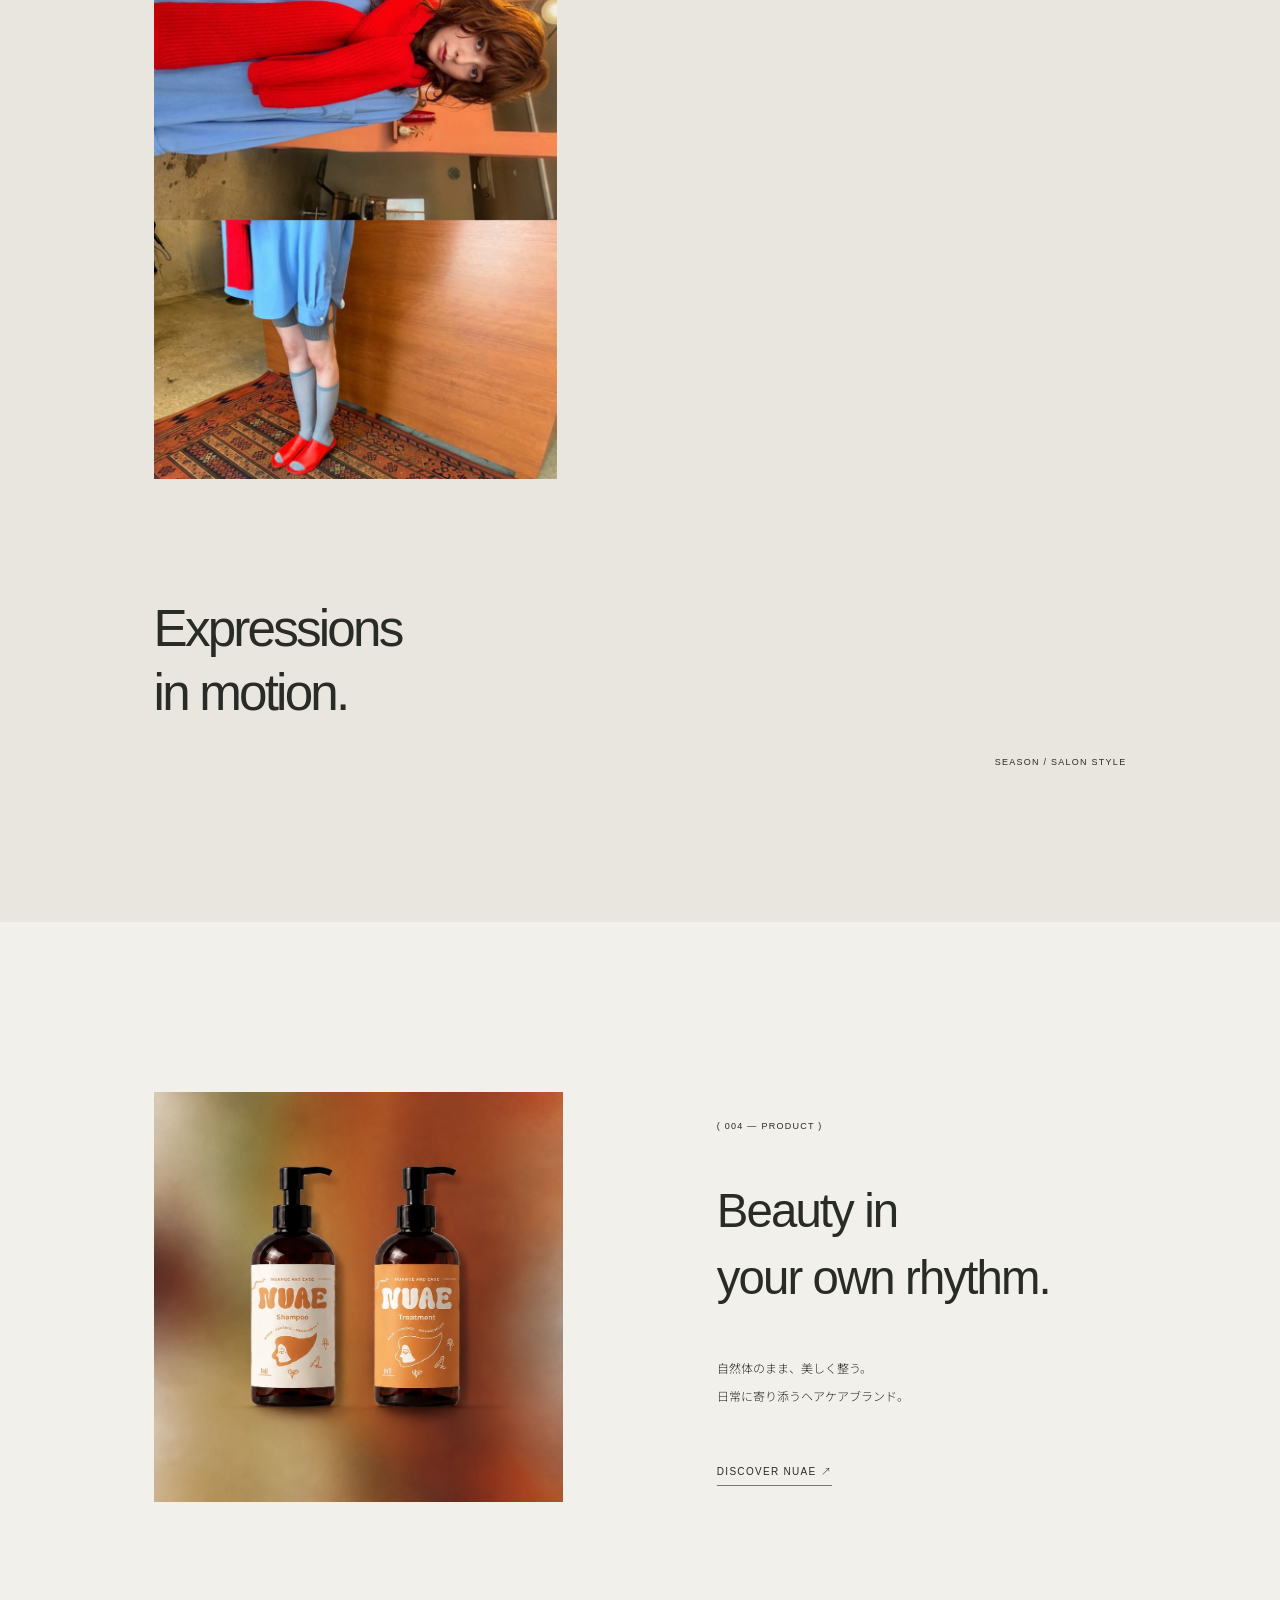
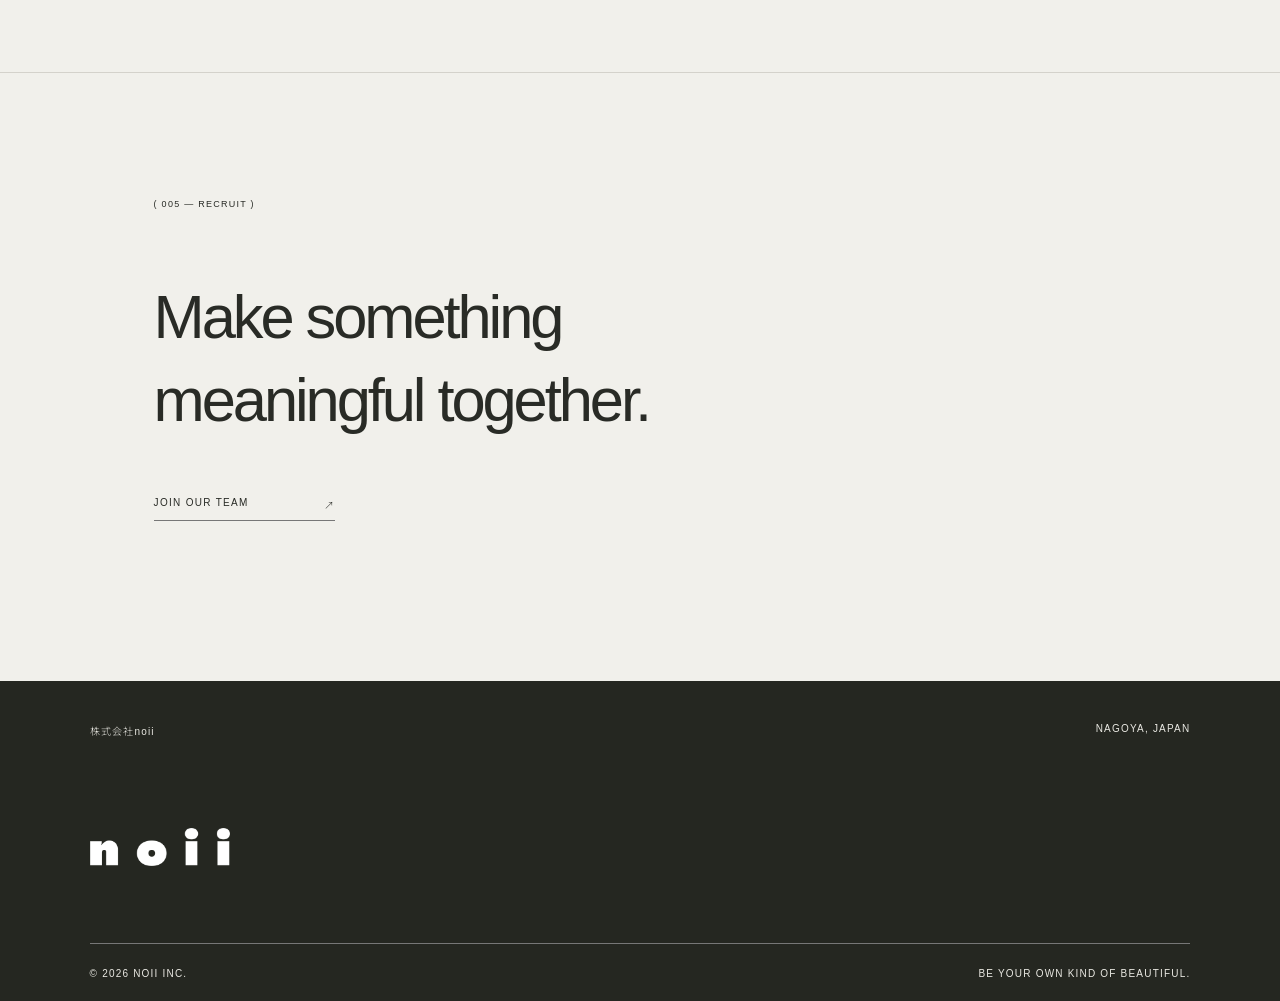
==== commit f47b173c: "Commit to main" ====
--- a/index.html
+++ b/index.html
@@ -1,7 +1,16 @@
 <!DOCTYPE html>
 
-<html lang="ja"><head><meta charset="utf-8"/><meta content="width=device-width,initial-scale=1" name="viewport"/><meta content="#eeede8" name="theme-color"/><title>株式会社noii | 名古屋・伏見の美容室 noii・Heiim</title><link href="assets/site.css" rel="stylesheet"/><link href="assets/editorial.css" rel="stylesheet"/><link href="assets/refined.css" rel="stylesheet"/><link href="assets/v13.css" rel="stylesheet"/><link href="assets/v14.css" rel="stylesheet"/><link href="assets/noii-symbol-logo.svg" rel="icon" type="image/svg+xml"/><link href="assets/noii-logo.css" rel="stylesheet"/><link href="assets/mobile-crop.css" rel="stylesheet"/><link href="assets/top-fix.css" rel="stylesheet"/><link href="assets/top-salon-landscape.css" rel="stylesheet"/><meta content="株式会社noiiの公式サイト。名古屋・伏見の美容室noii（ノイ）・Heiim（ヘイム）、ヘアケアブランドNUAE、採用情報をご紹介します。" name="description"/><meta content="index, follow, max-image-preview:large" name="robots"/><meta content="website" property="og:type"/><meta content="ja_JP" property="og:locale"/><meta content="株式会社noii" property="og:site_name"/><meta content="株式会社noii | 名古屋・伏見の美容室 noii・Heiim" property="og:title"/><meta content="株式会社noiiの公式サイト。名古屋・伏見の美容室noii（ノイ）・Heiim（ヘイム）、ヘアケアブランドNUAE、採用情報をご紹介します。" property="og:description"/><meta content="https://noii-official.com/" property="og:url"/><meta content="summary_large_image" name="twitter:card"/><link href="https://noii-official.com/" rel="canonical"/><script type="application/ld+json">{"@context": "https://schema.org", "@type": "Organization", "name": "株式会社noii", "url": "https://noii-official.com/", "sameAs": ["https://www.instagram.com/noii.official_/", "https://www.instagram.com/heiim_official/"]}</script><link href="assets/nav-glass-all.css?v=2" rel="stylesheet"/>
-<link href="assets/site-unified.css" rel="stylesheet"/><link href="assets/heading-refinement.css" rel="stylesheet"/><link href="assets/mobile-photo-finish.css" rel="stylesheet"/><link rel="stylesheet" href="assets/promotion-eye-crop.css"/><link rel="stylesheet" href="assets/nuae-home-square.css?v=1"/><link rel="stylesheet" href="assets/top-two-adjustments.css?v=1"/></head><body class="editorial"><header class="ed-header noii-site-header"><a aria-label="noii home" class="brand" href="index.html"><img alt="noii" class="noii-header-logo" decoding="async" height="244" loading="lazy" src="assets/noii-ai-word.png" width="888"/></a><span class="header-note">NAGOYA, JAPAN<br/>HAIR &amp; CULTURE</span><button aria-controls="mainnav" aria-expanded="false" aria-label="メニューを開く" class="toggle">MENU <span class="hamb">☰</span></button><nav class="navlinks" id="mainnav"><a href="salon.html">SALON</a><a href="product.html">PRODUCT</a><a href="promotion.html">PROMOTION</a><a href="recruit.html">RECRUIT</a></nav></header><main><section class="ed-hero"><div class="ed-video-bg" style="background-image:url('assets/noii-atmosphere-poster.jpg')"></div><video autoplay="" loop="" muted="" playsinline="" poster="assets/noii-atmosphere-poster.jpg" preload="metadata" webkit-playsinline=""><source src="assets/noii-atmosphere.mp4" type="video/mp4"/></video><div class="ed-hero-shade"></div><div class="ed-hero-center"><span class="micro">NOII INC. — HAIR, STYLE &amp; CULTURE</span><h1>Beauty in<br/>the everyday.</h1></div><div class="hero-bottom"><span>NOII / HEIIM / NUAE</span><span>SCROLL TO EXPLORE ↓</span></div></section><section class="ed-intro"><div class="ed-index">( 001 — OUR PHILOSOPHY )</div><p class="intro-text">髪と、日常と、<br/><span>その人らしさ。</span></p><p class="intro-sub">We create the space for your own expression.<br/>Beauty in every detail, beyond the ordinary.</p></section><section aria-label="サロンイメージがスクロールに合わせて拡大" class="ed-grow"><div class="ed-grow-sticky"><div class="ed-grow-frame"><img alt="Heiimのサロン空間" decoding="async" height="1531" loading="lazy" src="assets/heiim-interior.jpg" width="2042"/><span class="grow-caption">A SPACE TO FEEL.</span></div><div class="grow-side">OUR WORLD — 2026</div></div></section><section class="story-intro"><span class="eyebrow">( 002 — OUR SALONS )</span><p>Two spaces.<br/>Different expressions.</p><span class="story-note">名古屋・伏見から、日常の新しいスタイルを。</span></section>
+<html lang="ja"><head><meta charset="utf-8"/><meta content="width=device-width,initial-scale=1" name="viewport"/><meta content="#eeede8" name="theme-color"/><title>株式会社noii | 名古屋・伏見の美容室 noii・Heiim</title><link href="assets/site.css" rel="stylesheet"/><link href="assets/editorial.css" rel="stylesheet"/><link href="assets/refined.css" rel="stylesheet"/><link href="assets/v13.css" rel="stylesheet"/><link href="assets/v14.css" rel="stylesheet"/><link href="assets/noii-symbol-logo.svg" rel="icon" type="image/svg+xml"/><link href="assets/noii-logo.css" rel="stylesheet"/><link href="assets/mobile-crop.css" rel="stylesheet"/><link href="assets/top-fix.css" rel="stylesheet"/><link href="assets/top-salon-landscape.css" rel="stylesheet"/><meta content="株式会社noiiの公式サイト。名古屋・伏見の美容室noii（ノイ）・Heiim（ヘイム）、ヘアケアブランドNUAE、採用情報をご紹介します。" name="description"/><meta content="index, follow, max-image-preview:large" name="robots"/><meta content="website" property="og:type"/><meta content="ja_JP" property="og:locale"/><meta content="株式会社noii" property="og:site_name"/><meta content="株式会社noii | 名古屋・伏見の美容室 noii・Heiim" property="og:title"/><meta content="株式会社noiiの公式サイト。名古屋・伏見の美容室noii（ノイ）・Heiim（ヘイム）、ヘアケアブランドNUAE、採用情報をご紹介します。" property="og:description"/><meta content="https://noii-official.com/" property="og:url"/><meta content="summary_large_image" name="twitter:card"/><link href="https://noii-official.com/" rel="canonical"/><link href="assets/nav-glass-all.css?v=2" rel="stylesheet"/>
+<link href="assets/site-unified.css" rel="stylesheet"/><link href="assets/heading-refinement.css" rel="stylesheet"/><link href="assets/mobile-photo-finish.css" rel="stylesheet"/><link href="assets/promotion-eye-crop.css" rel="stylesheet"/><link href="assets/nuae-home-square.css?v=1" rel="stylesheet"/><link href="assets/top-two-adjustments.css?v=1" rel="stylesheet"/><script type="application/ld+json">{"@context":"https://schema.org","@graph":[{"@type":"Organization","@id":"https://noii-official.com/#organization","name":"株式会社noii","url":"https://noii-official.com/","sameAs":["https://www.instagram.com/noii.official_/","https://www.instagram.com/heiim_official/"]},{"@type":"WebSite","@id":"https://noii-official.com/#website","url":"https://noii-official.com/","name":"株式会社noii","inLanguage":"ja-JP","publisher":{"@id":"https://noii-official.com/#organization"}},{"@type":"BreadcrumbList","@id":"https://noii-official.com/#breadcrumb","itemListElement":[{"@type":"ListItem","position":1,"name":"HOME","item":"https://noii-official.com/"}]}]}</script><meta property="og:image" content="https://noii-official.com/assets/noii-exterior-2026.jpg"/><meta property="og:image:alt" content="noii 美容室の外観"/><meta name="twitter:image" content="https://noii-official.com/assets/noii-exterior-2026.jpg"/>
+<!-- Google Analytics 4 -->
+<script async src="https://www.googletagmanager.com/gtag/js?id=G-J7GG7VKGR0"></script>
+<script>
+  window.dataLayer = window.dataLayer || [];
+  function gtag(){dataLayer.push(arguments);}
+  gtag('js', new Date());
+  gtag('config', 'G-J7GG7VKGR0');
+</script>
+</head><body class="editorial"><header class="ed-header noii-site-header"><a aria-label="noii home" class="brand" href="index.html"><img alt="noii" class="noii-header-logo" decoding="async" height="244" loading="lazy" src="assets/noii-ai-word.png" width="888"/></a><span class="header-note">NAGOYA, JAPAN<br/>HAIR &amp; CULTURE</span><button aria-controls="mainnav" aria-expanded="false" aria-label="メニューを開く" class="toggle">MENU <span class="hamb">☰</span></button><nav class="navlinks" id="mainnav"><a href="salon.html">SALON</a><a href="product.html">PRODUCT</a><a href="promotion.html">PROMOTION</a><a href="recruit.html">RECRUIT</a></nav></header><main><section class="ed-hero"><div class="ed-video-bg" style="background-image:url('assets/noii-atmosphere-poster.jpg')"></div><video autoplay="" loop="" muted="" playsinline="" poster="assets/noii-atmosphere-poster.jpg" preload="metadata" webkit-playsinline=""><source src="assets/noii-atmosphere.mp4" type="video/mp4"/></video><div class="ed-hero-shade"></div><div class="ed-hero-center"><span class="micro">NOII INC. — HAIR, STYLE &amp; CULTURE</span><h1>Beauty in<br/>the everyday.</h1></div><div class="hero-bottom"><span>NOII / HEIIM / NUAE</span><span>SCROLL TO EXPLORE ↓</span></div></section><section class="ed-intro"><div class="ed-index">( 001 — OUR PHILOSOPHY )</div><p class="intro-text">髪と、日常と、<br/><span>その人らしさ。</span></p><p class="intro-sub">We create the space for your own expression.<br/>Beauty in every detail, beyond the ordinary.</p></section><section aria-label="サロンイメージがスクロールに合わせて拡大" class="ed-grow"><div class="ed-grow-sticky"><div class="ed-grow-frame"><img alt="Heiimのサロン空間" decoding="async" height="1531" loading="lazy" src="assets/heiim-interior.jpg" width="2042"/><span class="grow-caption">A SPACE TO FEEL.</span></div><div class="grow-side">OUR WORLD — 2026</div></div></section><section class="story-intro"><span class="eyebrow">( 002 — OUR SALONS )</span><p>Two spaces.<br/>Different expressions.</p><span class="story-note">名古屋・伏見から、日常の新しいスタイルを。</span></section>
 <section class="salon-story"><a class="story-block story-noii reveal-left" href="salon.html#noii"><figure><img alt="サロンの空間（noiiの写真は準備中）" decoding="async" height="1531" loading="lazy" src="assets/heiim-interior.jpg" width="2042"/></figure><div class="story-meta"><span>01 — SALON</span><span>FUSHIMI, NAGOYA</span></div><h2><span class="top-salon-ai"><img alt="" class="top-salon-ai-lockup" decoding="async" height="754" loading="lazy" src="assets/noii-ai-lockup.png" width="531"/><img alt="noii" class="top-salon-ai-word" decoding="async" height="244" loading="lazy" src="assets/noii-ai-word.png" width="888"/></span></h2><p>Hair, quietly personal.</p></a><a class="story-block story-heiim reveal-right" href="salon.html#heiim"><figure><img alt="Heiimのブランドビジュアル" decoding="async" height="1151" loading="lazy" src="assets/heiim-portrait.jpg" width="1536"/></figure><div class="story-meta"><span>02 — SALON</span><span>FUSHIMI, NAGOYA</span></div><h2><span class="top-salon-ai top-heiim-ai"><img alt="" class="top-salon-ai-lockup" decoding="async" height="3240" loading="lazy" src="assets/heiim-ai-lockup.png" width="2394"/><img alt="Heiim" class="top-salon-ai-word" decoding="async" height="1525" loading="lazy" src="assets/heiim-ai-word.png" width="5760"/></span></h2><p>A new point of view.</p></a></section>
 <section class="promotion-story"><div class="promo-top"><span class="eyebrow">( 003 — PROMOTION )</span><a href="promotion.html">VIEW ALL WORKS ↗</a></div><div class="promo-images"><a class="promo-image promo-one reveal-left" href="promotion.html"><img alt="noii ヘアスタイル作品" decoding="async" height="2508" loading="lazy" src="assets/top-promo-new-full.jpg" width="1672"/></a><a class="promo-image promo-two reveal-right" href="promotion.html"><img alt="noii ヘアスタイル作品" decoding="async" height="1672" loading="lazy" src="assets/style-02.jpg" width="1254"/></a></div><div class="promo-caption"><h2>Expressions<br/>in motion.</h2><span>SEASON / SALON STYLE</span></div></section>
 <section class="product-story"><div class="product-visual reveal-left nuae-home-visual"><img alt="NUAE シャンプーとトリートメント" decoding="async" height="1536" loading="lazy" src="assets/nuae-home-duo.webp" width="1024"/></div><div class="product-copy"><span class="eyebrow">( 004 — PRODUCT )</span><h2>Beauty in<br/>your own rhythm.</h2><p>自然体のまま、美しく整う。<br/>日常に寄り添うヘアケアブランド。</p><a href="product.html">DISCOVER NUAE ↗</a></div></section>
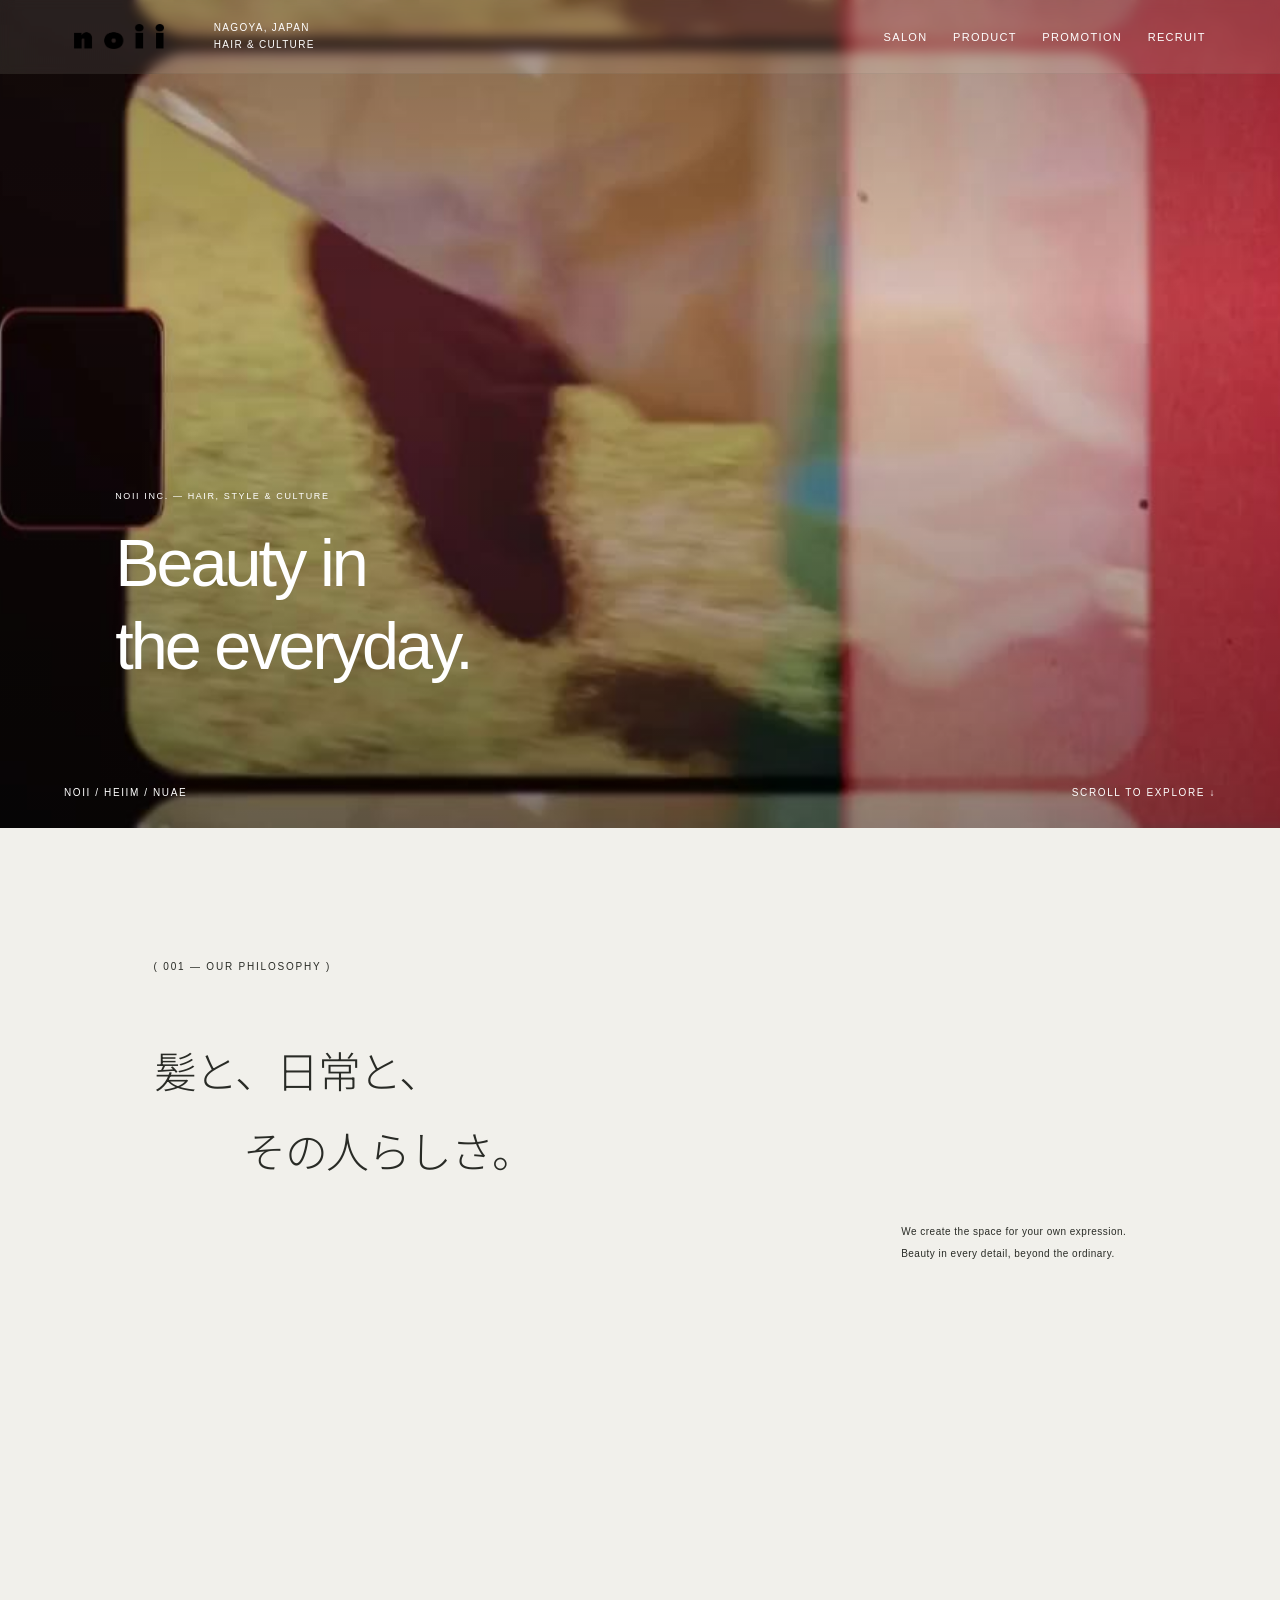
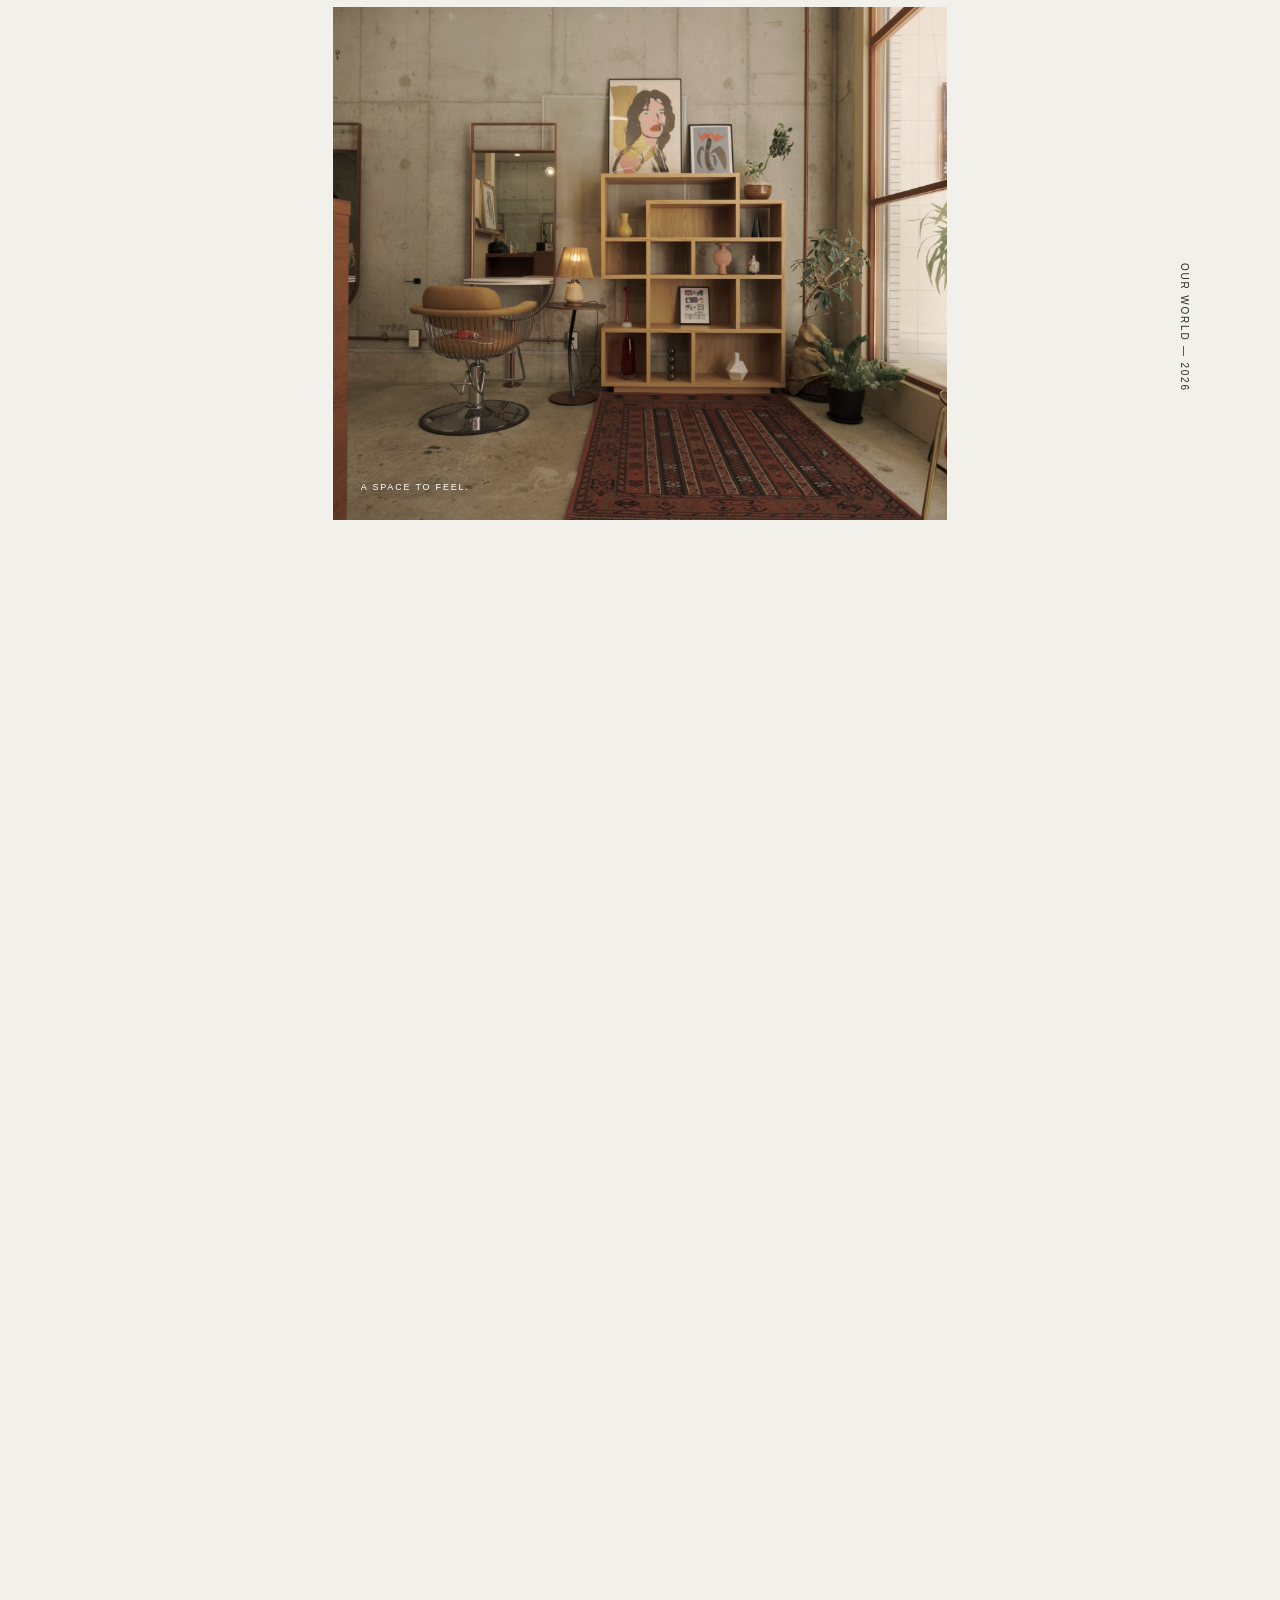
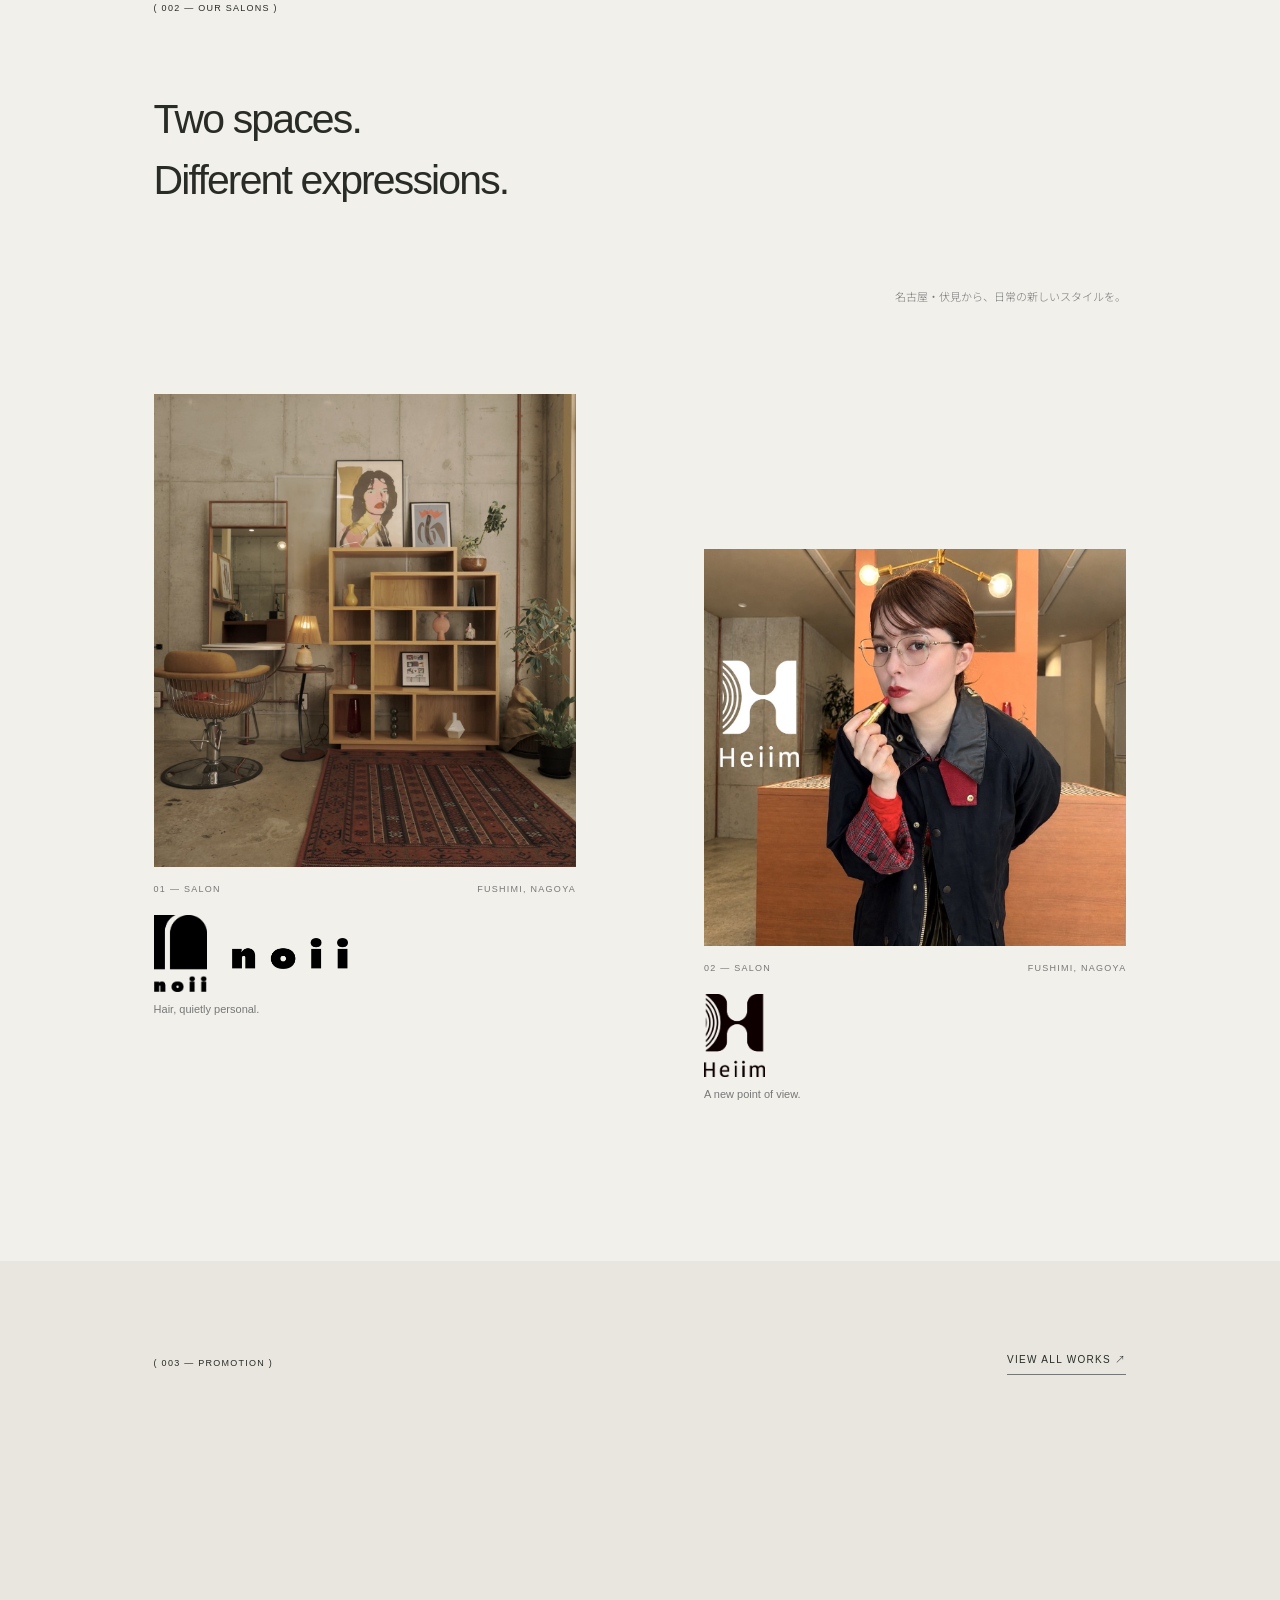
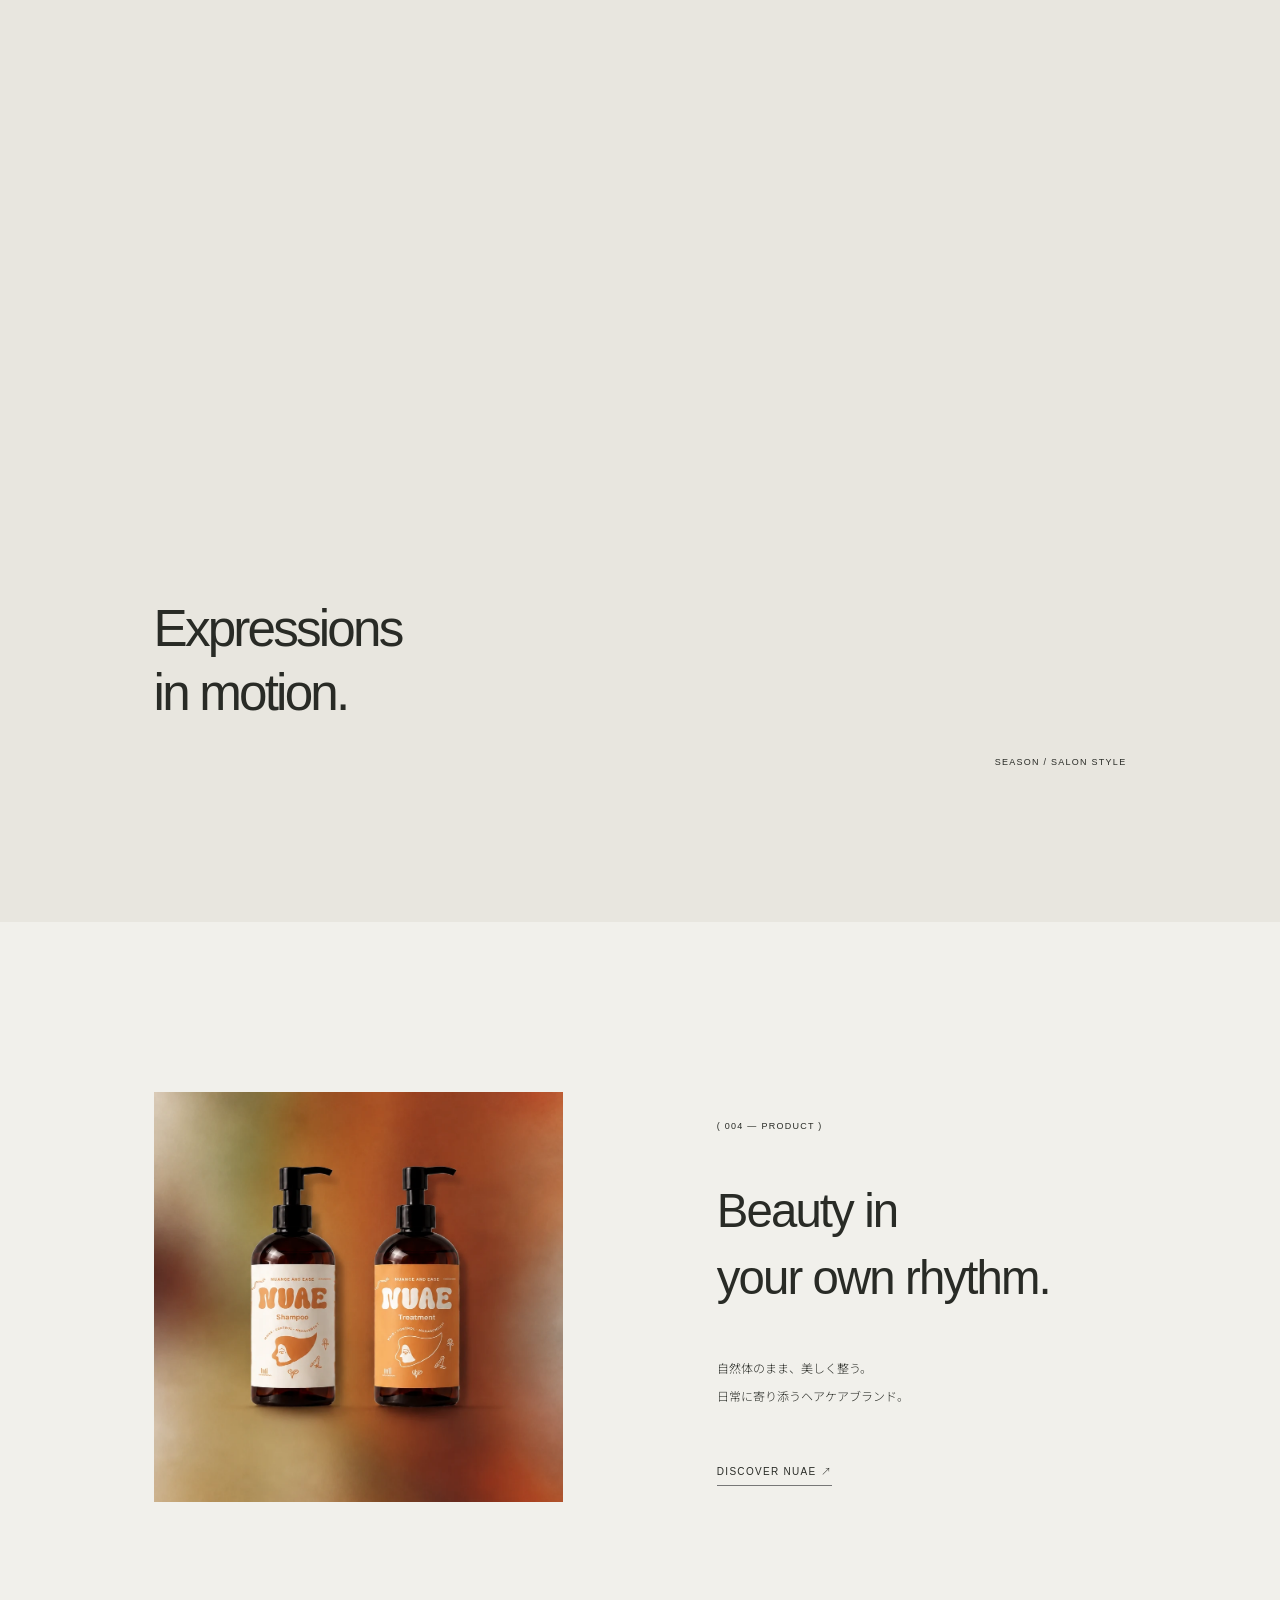
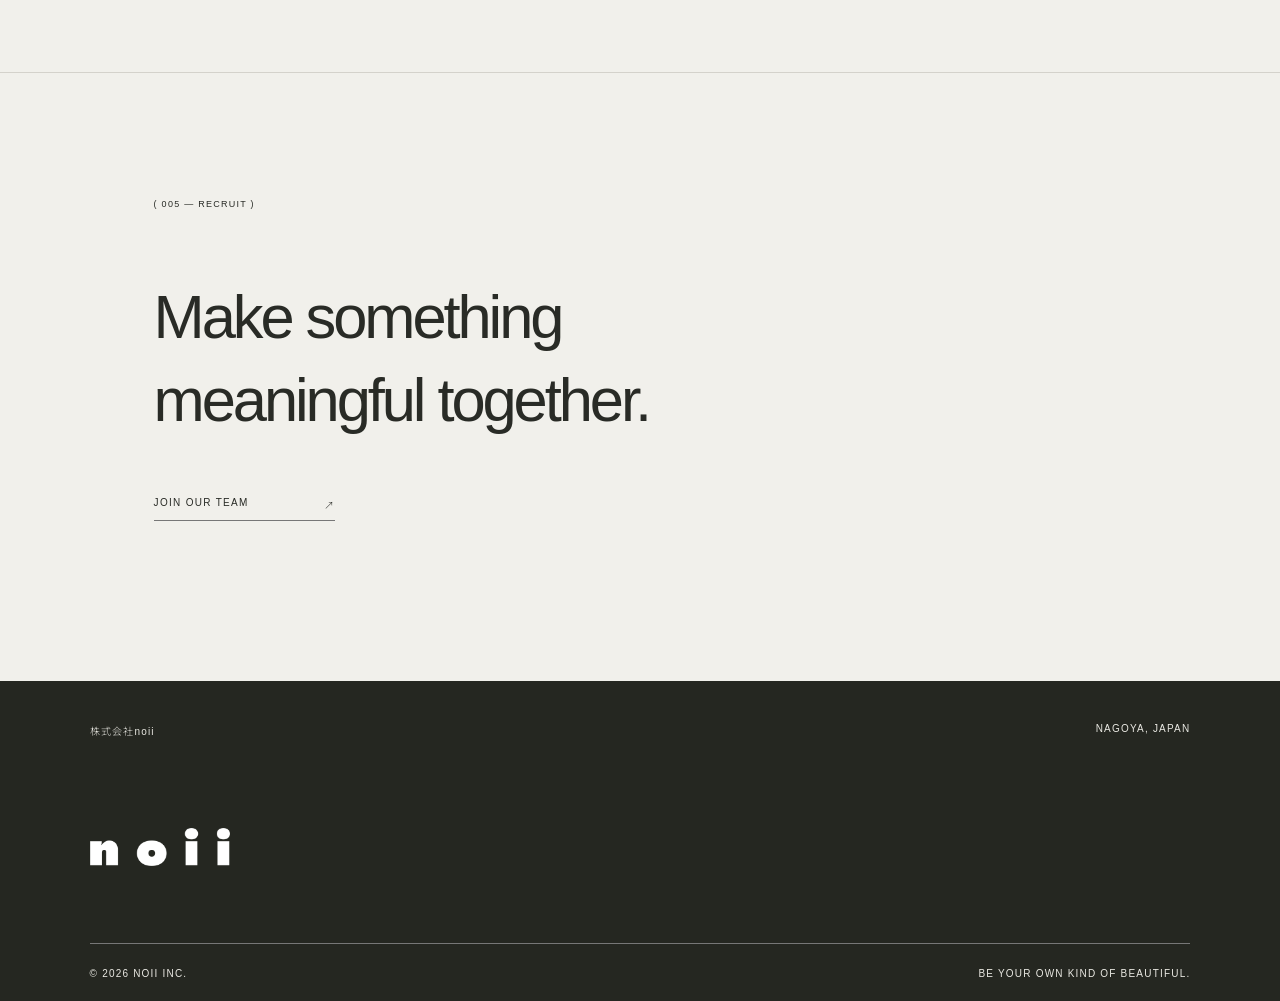
==== commit c4017759: "Commit to main" ====
--- a/index.html
+++ b/index.html
@@ -1,9 +1,9 @@
 <!DOCTYPE html>
 
-<html lang="ja"><head><meta charset="utf-8"/><meta content="width=device-width,initial-scale=1" name="viewport"/><meta content="#eeede8" name="theme-color"/><title>株式会社noii | 名古屋・伏見の美容室 noii・Heiim</title><link href="assets/site.css" rel="stylesheet"/><link href="assets/editorial.css" rel="stylesheet"/><link href="assets/refined.css" rel="stylesheet"/><link href="assets/v13.css" rel="stylesheet"/><link href="assets/v14.css" rel="stylesheet"/><link href="assets/noii-symbol-logo.svg" rel="icon" type="image/svg+xml"/><link href="assets/noii-logo.css" rel="stylesheet"/><link href="assets/mobile-crop.css" rel="stylesheet"/><link href="assets/top-fix.css" rel="stylesheet"/><link href="assets/top-salon-landscape.css" rel="stylesheet"/><meta content="株式会社noiiの公式サイト。名古屋・伏見の美容室noii（ノイ）・Heiim（ヘイム）、ヘアケアブランドNUAE、採用情報をご紹介します。" name="description"/><meta content="index, follow, max-image-preview:large" name="robots"/><meta content="website" property="og:type"/><meta content="ja_JP" property="og:locale"/><meta content="株式会社noii" property="og:site_name"/><meta content="株式会社noii | 名古屋・伏見の美容室 noii・Heiim" property="og:title"/><meta content="株式会社noiiの公式サイト。名古屋・伏見の美容室noii（ノイ）・Heiim（ヘイム）、ヘアケアブランドNUAE、採用情報をご紹介します。" property="og:description"/><meta content="https://noii-official.com/" property="og:url"/><meta content="summary_large_image" name="twitter:card"/><link href="https://noii-official.com/" rel="canonical"/><link href="assets/nav-glass-all.css?v=2" rel="stylesheet"/>
-<link href="assets/site-unified.css" rel="stylesheet"/><link href="assets/heading-refinement.css" rel="stylesheet"/><link href="assets/mobile-photo-finish.css" rel="stylesheet"/><link href="assets/promotion-eye-crop.css" rel="stylesheet"/><link href="assets/nuae-home-square.css?v=1" rel="stylesheet"/><link href="assets/top-two-adjustments.css?v=1" rel="stylesheet"/><script type="application/ld+json">{"@context":"https://schema.org","@graph":[{"@type":"Organization","@id":"https://noii-official.com/#organization","name":"株式会社noii","url":"https://noii-official.com/","sameAs":["https://www.instagram.com/noii.official_/","https://www.instagram.com/heiim_official/"]},{"@type":"WebSite","@id":"https://noii-official.com/#website","url":"https://noii-official.com/","name":"株式会社noii","inLanguage":"ja-JP","publisher":{"@id":"https://noii-official.com/#organization"}},{"@type":"BreadcrumbList","@id":"https://noii-official.com/#breadcrumb","itemListElement":[{"@type":"ListItem","position":1,"name":"HOME","item":"https://noii-official.com/"}]}]}</script><meta property="og:image" content="https://noii-official.com/assets/noii-exterior-2026.jpg"/><meta property="og:image:alt" content="noii 美容室の外観"/><meta name="twitter:image" content="https://noii-official.com/assets/noii-exterior-2026.jpg"/>
+<html lang="ja"><head><meta charset="utf-8"/><meta content="width=device-width,initial-scale=1" name="viewport"/><meta content="#eeede8" name="theme-color"/><title>株式会社noii｜名古屋・伏見・栄エリアの美容室 noii・Heiim</title><link href="assets/site.css" rel="stylesheet"/><link href="assets/editorial.css" rel="stylesheet"/><link href="assets/refined.css" rel="stylesheet"/><link href="assets/v13.css" rel="stylesheet"/><link href="assets/v14.css" rel="stylesheet"/><link href="assets/noii-symbol-logo.svg" rel="icon" type="image/svg+xml"/><link href="assets/noii-logo.css" rel="stylesheet"/><link href="assets/mobile-crop.css" rel="stylesheet"/><link href="assets/top-fix.css" rel="stylesheet"/><link href="assets/top-salon-landscape.css" rel="stylesheet"/><meta content="名古屋・伏見の美容室noii（ノイ）・Heiim（ヘイム）。栄エリアからもアクセスしやすいヘアサロン。ショートヘアやボブなどのヘアデザイン、NUAE、採用情報をご紹介。" name="description"/><meta content="index, follow, max-image-preview:large" name="robots"/><meta content="website" property="og:type"/><meta content="ja_JP" property="og:locale"/><meta content="株式会社noii" property="og:site_name"/><meta content="株式会社noii｜名古屋・伏見・栄エリアの美容室 noii・Heiim" property="og:title"/><meta content="名古屋・伏見の美容室noii（ノイ）・Heiim（ヘイム）。栄エリアからもアクセスしやすいヘアサロン。ショートヘアやボブなどのヘアデザイン、NUAE、採用情報をご紹介。" property="og:description"/><meta content="https://noii-official.com/" property="og:url"/><meta content="summary_large_image" name="twitter:card"/><link href="https://noii-official.com/" rel="canonical"/><link href="assets/nav-glass-all.css?v=2" rel="stylesheet"/>
+<link href="assets/site-unified.css" rel="stylesheet"/><link href="assets/heading-refinement.css" rel="stylesheet"/><link href="assets/mobile-photo-finish.css" rel="stylesheet"/><link href="assets/promotion-eye-crop.css" rel="stylesheet"/><link href="assets/nuae-home-square.css?v=1" rel="stylesheet"/><link href="assets/top-two-adjustments.css?v=1" rel="stylesheet"/><script type="application/ld+json">{"@context":"https://schema.org","@graph":[{"@type":"Organization","@id":"https://noii-official.com/#organization","name":"株式会社noii","url":"https://noii-official.com/","sameAs":["https://www.instagram.com/noii.official_/","https://www.instagram.com/heiim_official/"]},{"@type":"WebSite","@id":"https://noii-official.com/#website","url":"https://noii-official.com/","name":"株式会社noii","inLanguage":"ja-JP","publisher":{"@id":"https://noii-official.com/#organization"}},{"@type":"BreadcrumbList","@id":"https://noii-official.com/#breadcrumb","itemListElement":[{"@type":"ListItem","position":1,"name":"HOME","item":"https://noii-official.com/"}]}]}</script><meta content="https://noii-official.com/assets/noii-exterior-2026.jpg" property="og:image"/><meta content="noii 美容室の外観" property="og:image:alt"/><meta content="https://noii-official.com/assets/noii-exterior-2026.jpg" name="twitter:image"/>
 <!-- Google Analytics 4 -->
-<script async src="https://www.googletagmanager.com/gtag/js?id=G-J7GG7VKGR0"></script>
+<script async="" src="https://www.googletagmanager.com/gtag/js?id=G-J7GG7VKGR0"></script>
 <script>
   window.dataLayer = window.dataLayer || [];
   function gtag(){dataLayer.push(arguments);}
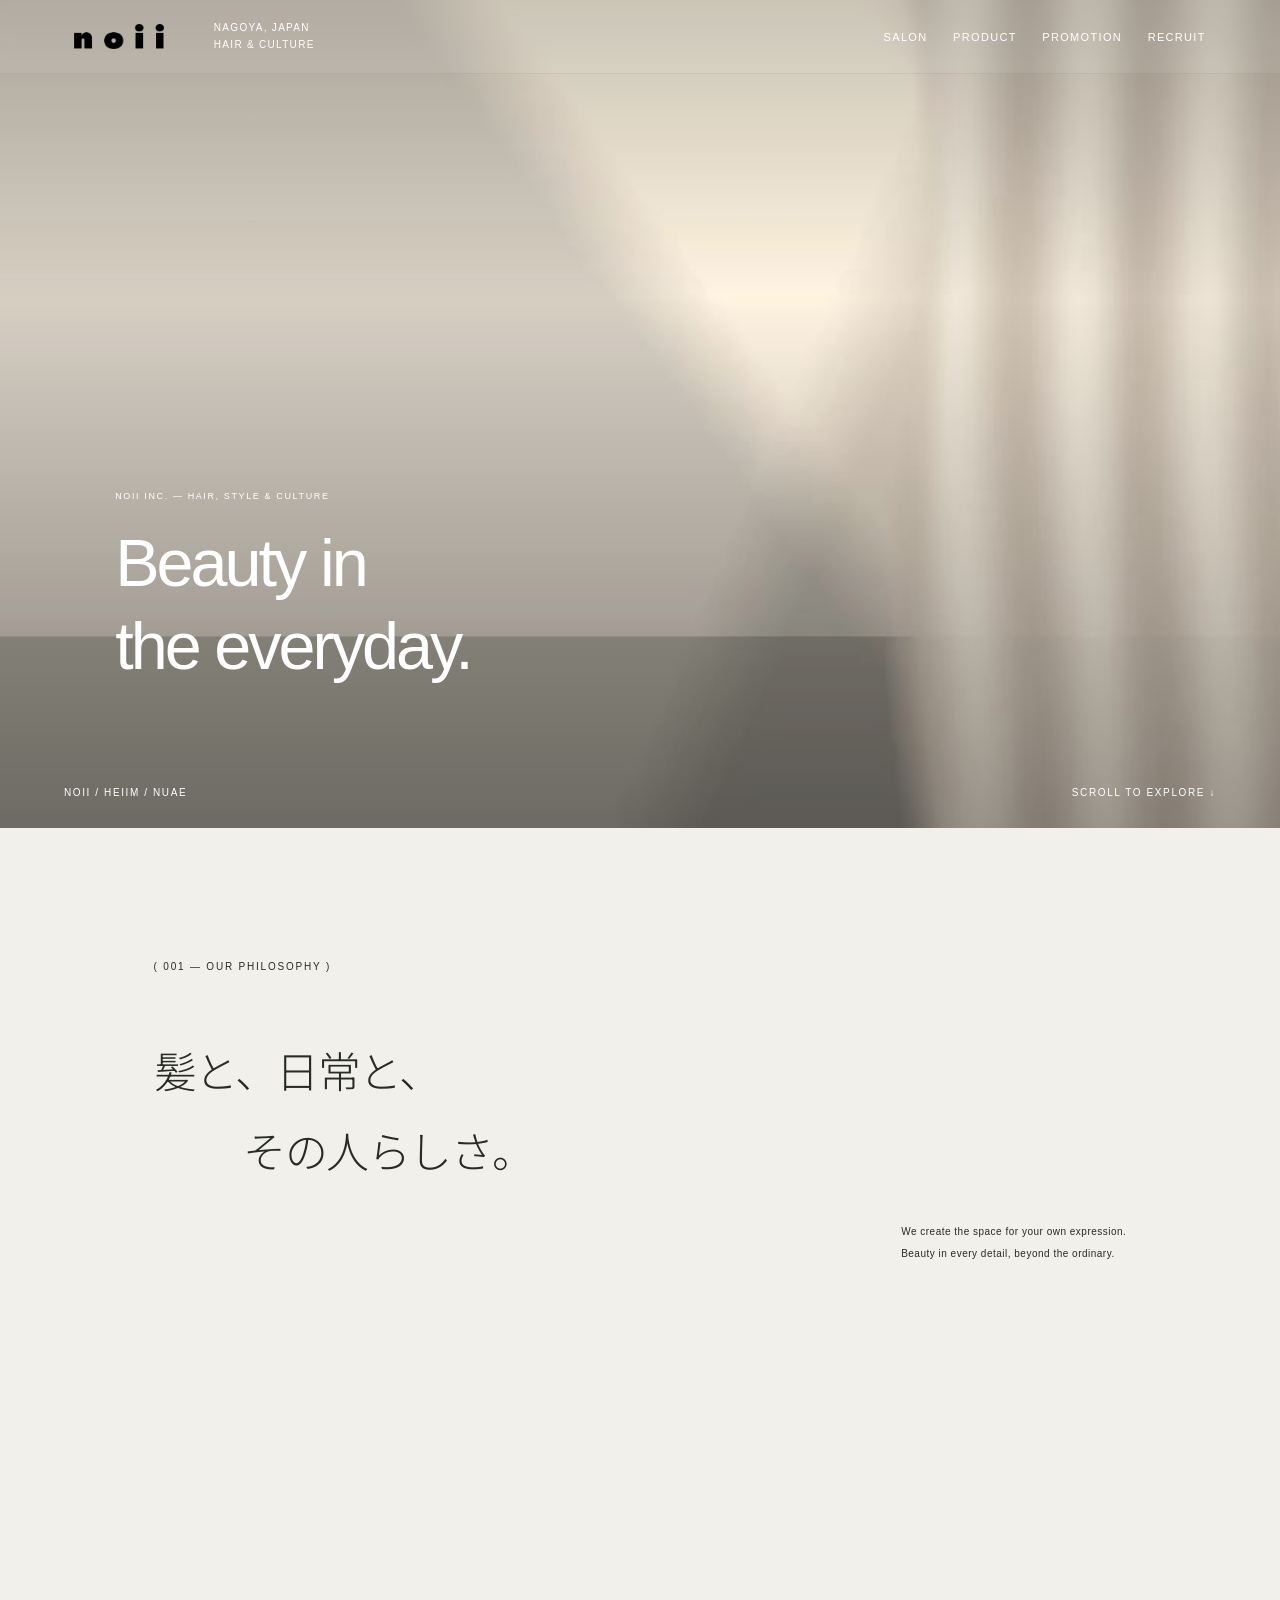
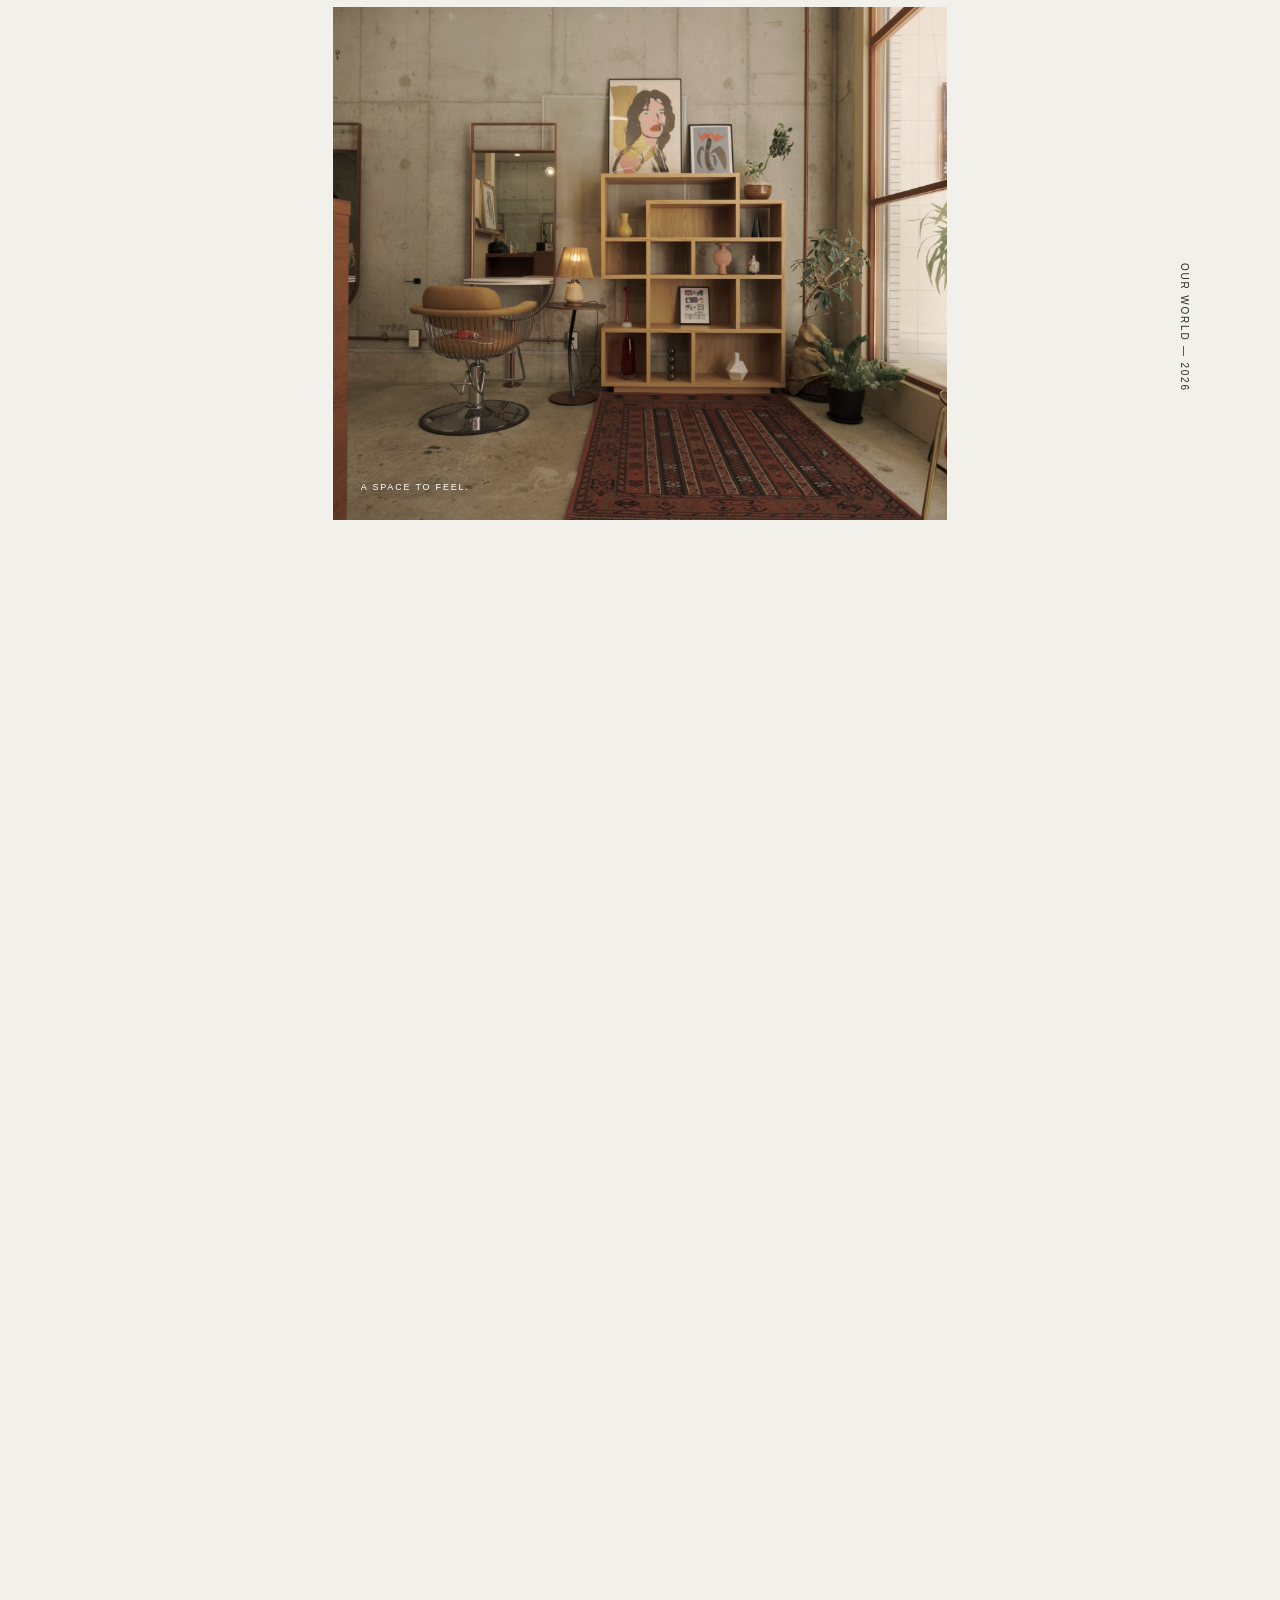
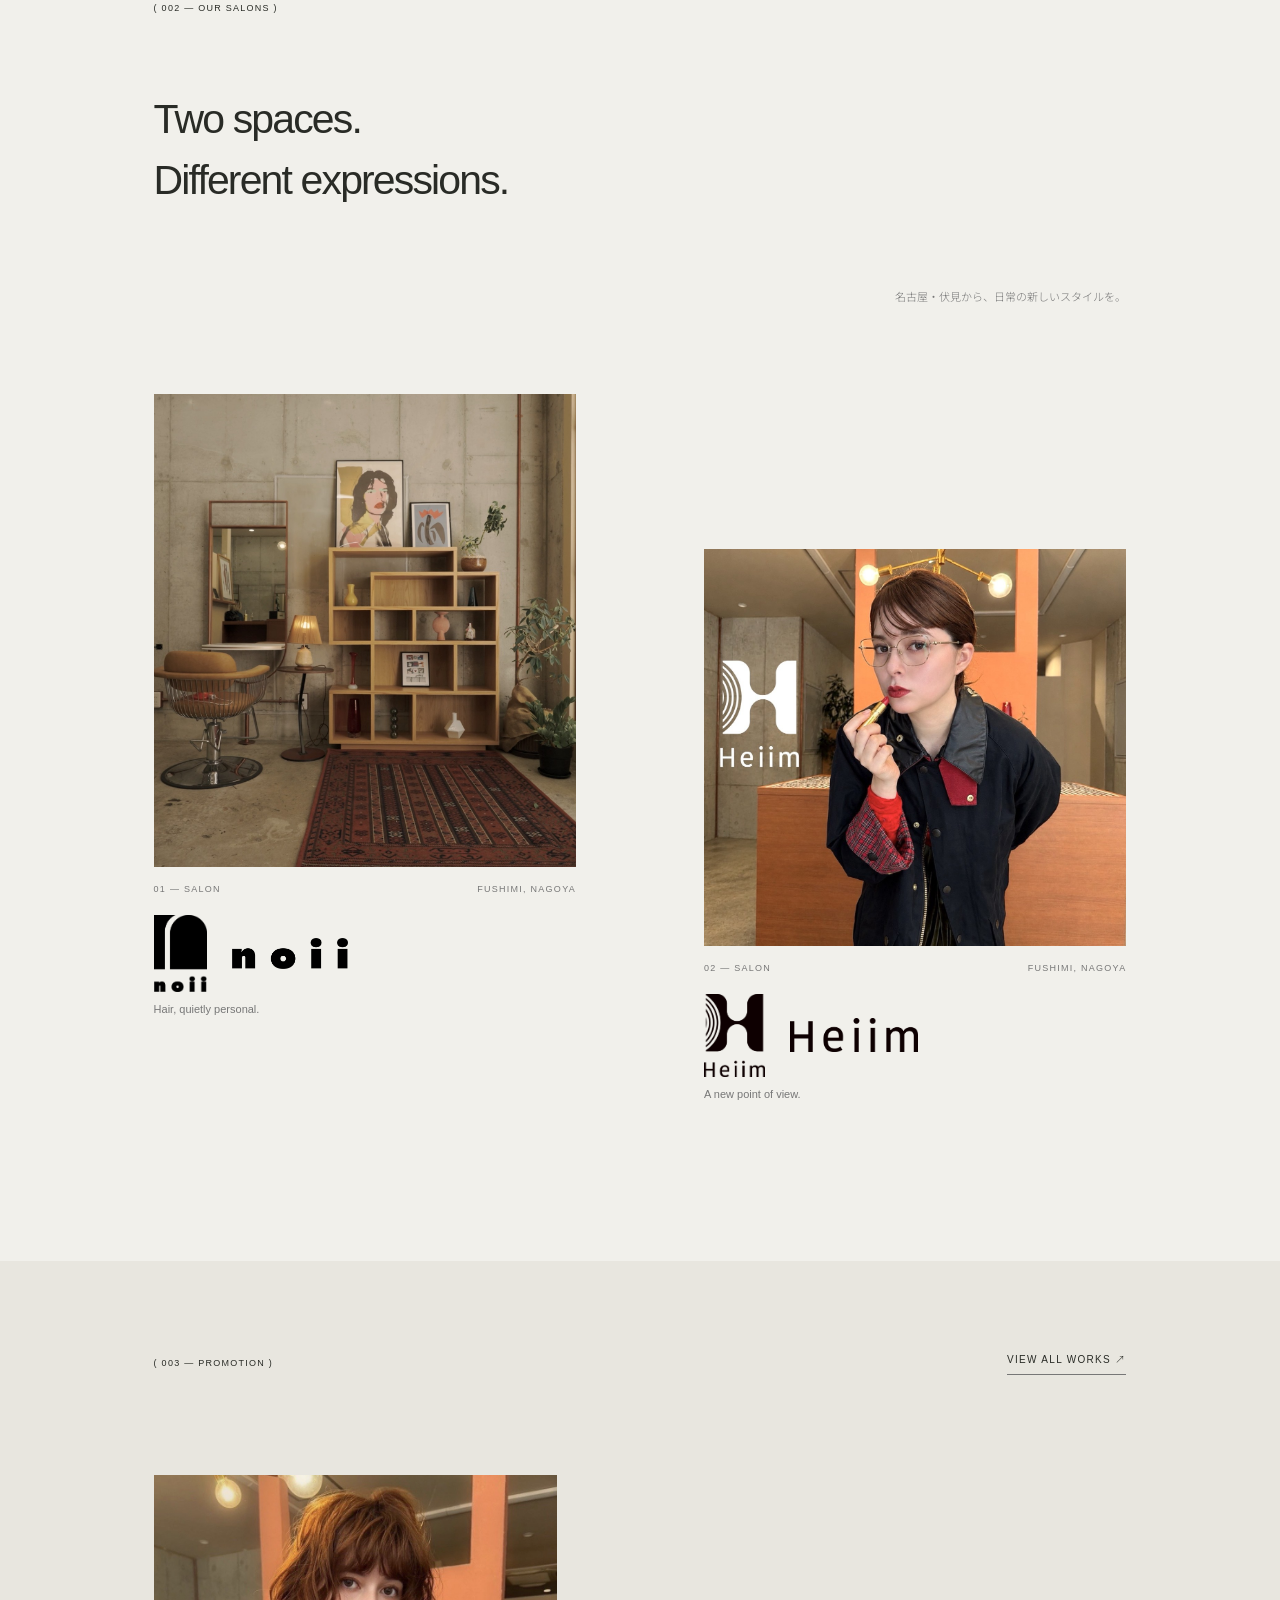
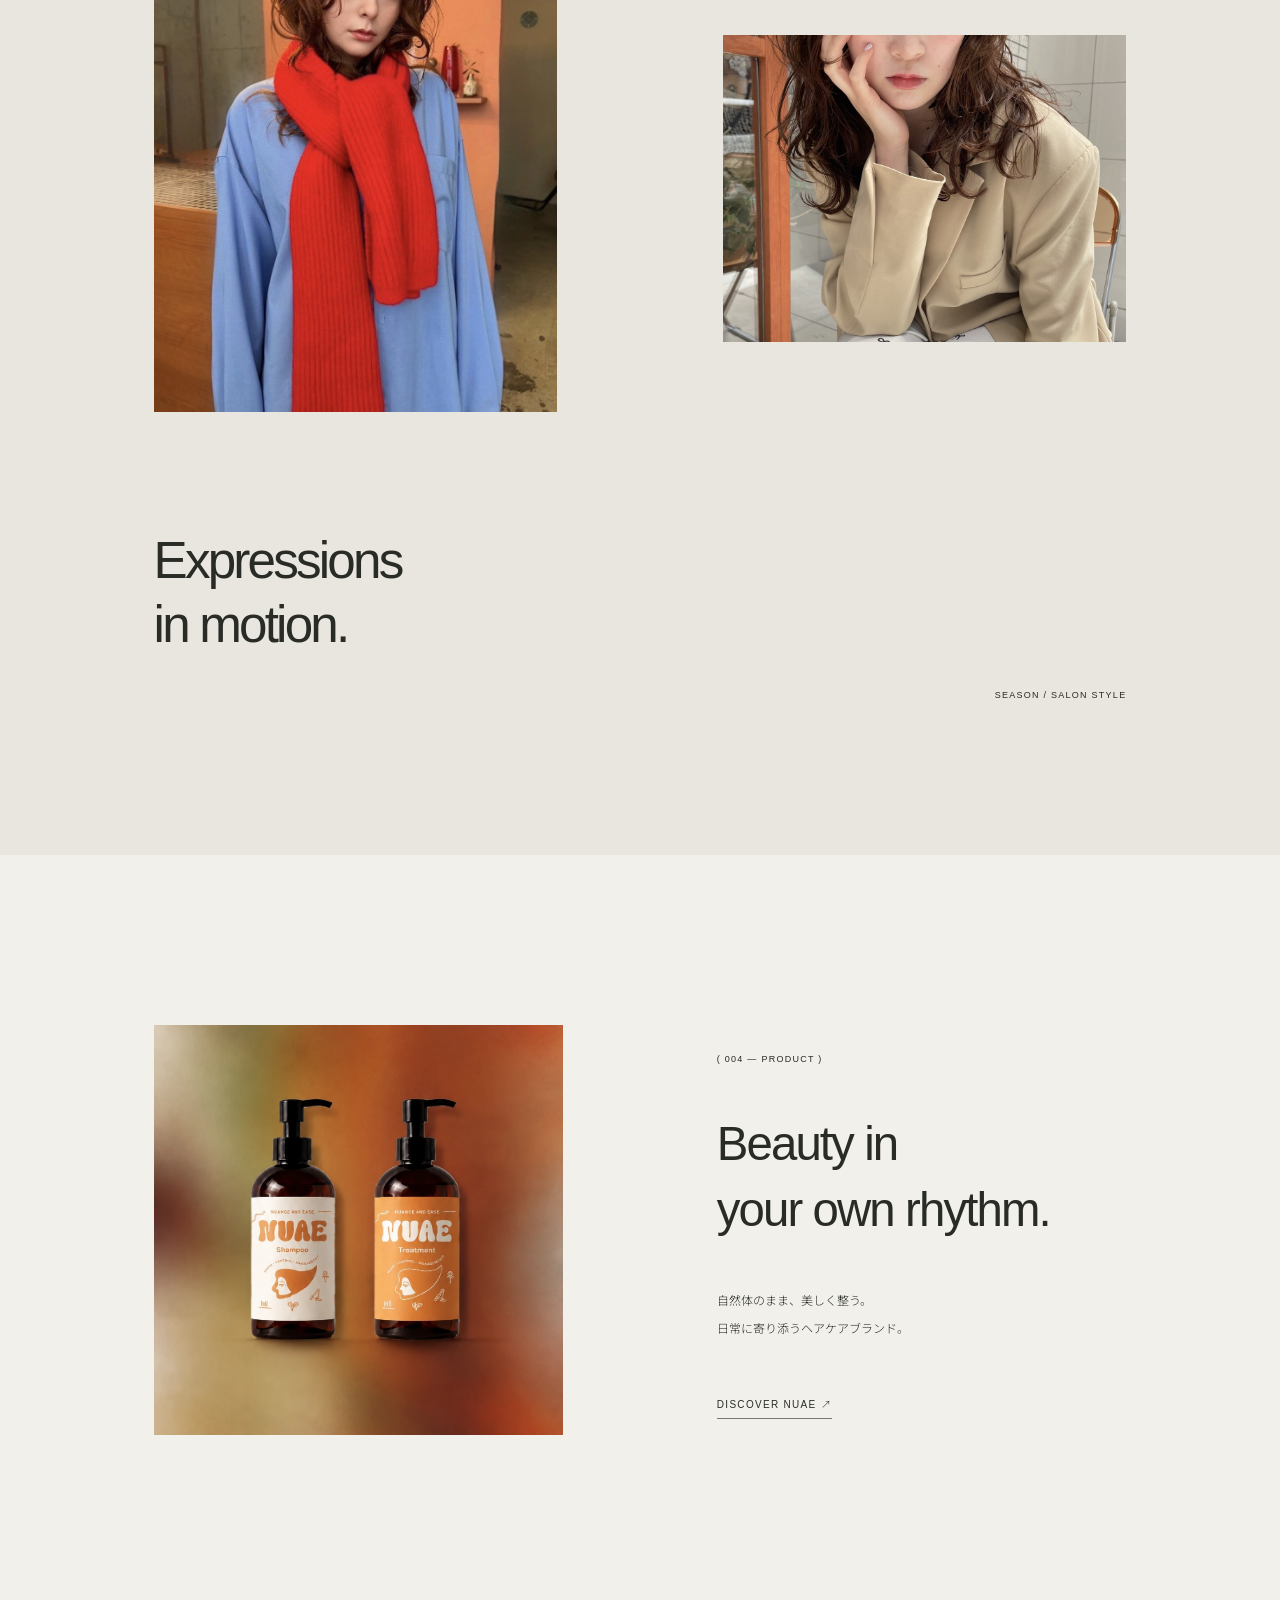
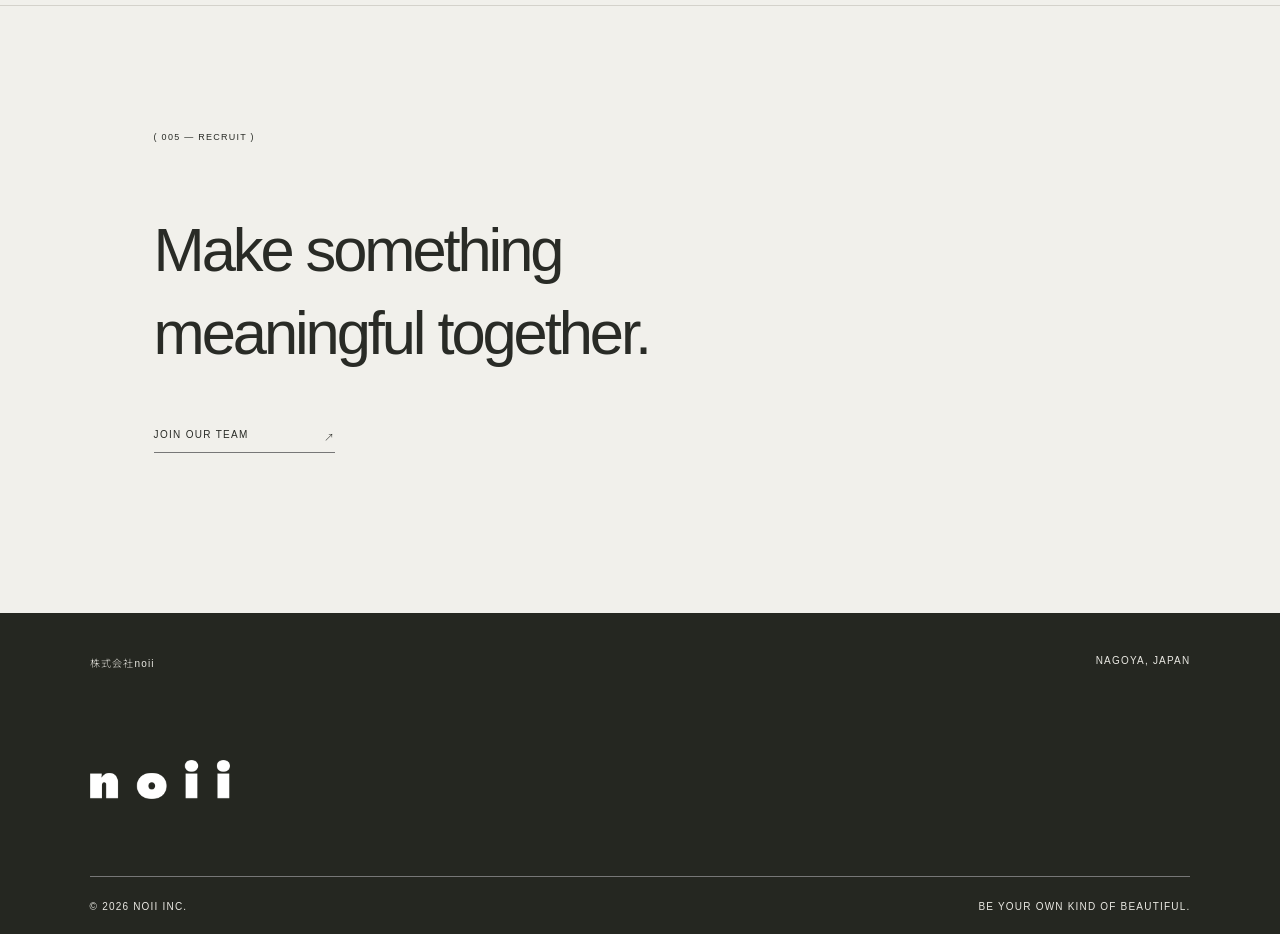
==== commit dc58b402: "Commit to main" ====
--- a/index.html
+++ b/index.html
@@ -1,9 +1,9 @@
 <!DOCTYPE html>
 
-<html lang="ja"><head><meta charset="utf-8"/><meta content="width=device-width,initial-scale=1" name="viewport"/><meta content="#eeede8" name="theme-color"/><title>株式会社noii｜名古屋・伏見・栄エリアの美容室 noii・Heiim</title><link href="assets/site.css" rel="stylesheet"/><link href="assets/editorial.css" rel="stylesheet"/><link href="assets/refined.css" rel="stylesheet"/><link href="assets/v13.css" rel="stylesheet"/><link href="assets/v14.css" rel="stylesheet"/><link href="assets/noii-symbol-logo.svg" rel="icon" type="image/svg+xml"/><link href="assets/noii-logo.css" rel="stylesheet"/><link href="assets/mobile-crop.css" rel="stylesheet"/><link href="assets/top-fix.css" rel="stylesheet"/><link href="assets/top-salon-landscape.css" rel="stylesheet"/><meta content="名古屋・伏見の美容室noii（ノイ）・Heiim（ヘイム）。栄エリアからもアクセスしやすいヘアサロン。ショートヘアやボブなどのヘアデザイン、NUAE、採用情報をご紹介。" name="description"/><meta content="index, follow, max-image-preview:large" name="robots"/><meta content="website" property="og:type"/><meta content="ja_JP" property="og:locale"/><meta content="株式会社noii" property="og:site_name"/><meta content="株式会社noii｜名古屋・伏見・栄エリアの美容室 noii・Heiim" property="og:title"/><meta content="名古屋・伏見の美容室noii（ノイ）・Heiim（ヘイム）。栄エリアからもアクセスしやすいヘアサロン。ショートヘアやボブなどのヘアデザイン、NUAE、採用情報をご紹介。" property="og:description"/><meta content="https://noii-official.com/" property="og:url"/><meta content="summary_large_image" name="twitter:card"/><link href="https://noii-official.com/" rel="canonical"/><link href="assets/nav-glass-all.css?v=2" rel="stylesheet"/>
-<link href="assets/site-unified.css" rel="stylesheet"/><link href="assets/heading-refinement.css" rel="stylesheet"/><link href="assets/mobile-photo-finish.css" rel="stylesheet"/><link href="assets/promotion-eye-crop.css" rel="stylesheet"/><link href="assets/nuae-home-square.css?v=1" rel="stylesheet"/><link href="assets/top-two-adjustments.css?v=1" rel="stylesheet"/><script type="application/ld+json">{"@context":"https://schema.org","@graph":[{"@type":"Organization","@id":"https://noii-official.com/#organization","name":"株式会社noii","url":"https://noii-official.com/","sameAs":["https://www.instagram.com/noii.official_/","https://www.instagram.com/heiim_official/"]},{"@type":"WebSite","@id":"https://noii-official.com/#website","url":"https://noii-official.com/","name":"株式会社noii","inLanguage":"ja-JP","publisher":{"@id":"https://noii-official.com/#organization"}},{"@type":"BreadcrumbList","@id":"https://noii-official.com/#breadcrumb","itemListElement":[{"@type":"ListItem","position":1,"name":"HOME","item":"https://noii-official.com/"}]}]}</script><meta content="https://noii-official.com/assets/noii-exterior-2026.jpg" property="og:image"/><meta content="noii 美容室の外観" property="og:image:alt"/><meta content="https://noii-official.com/assets/noii-exterior-2026.jpg" name="twitter:image"/>
+<html lang="ja"><head><meta charset="utf-8"/><meta content="width=device-width,initial-scale=1" name="viewport"/><meta content="#eeede8" name="theme-color"/><title>株式会社noii | 名古屋・伏見の美容室 noii・Heiim</title><link href="assets/site.css" rel="stylesheet"/><link href="assets/editorial.css" rel="stylesheet"/><link href="assets/refined.css" rel="stylesheet"/><link href="assets/v13.css" rel="stylesheet"/><link href="assets/v14.css" rel="stylesheet"/><link href="assets/noii-symbol-logo.svg" rel="icon" type="image/svg+xml"/><link href="assets/noii-logo.css" rel="stylesheet"/><link href="assets/mobile-crop.css" rel="stylesheet"/><link href="assets/top-fix.css" rel="stylesheet"/><link href="assets/top-salon-landscape.css" rel="stylesheet"/><meta content="株式会社noiiの公式サイト。名古屋・伏見の美容室noii（ノイ）・Heiim（ヘイム）、ヘアケアブランドNUAE、採用情報をご紹介します。" name="description"/><meta content="index, follow, max-image-preview:large" name="robots"/><meta content="website" property="og:type"/><meta content="ja_JP" property="og:locale"/><meta content="株式会社noii" property="og:site_name"/><meta content="株式会社noii | 名古屋・伏見の美容室 noii・Heiim" property="og:title"/><meta content="株式会社noiiの公式サイト。名古屋・伏見の美容室noii（ノイ）・Heiim（ヘイム）、ヘアケアブランドNUAE、採用情報をご紹介します。" property="og:description"/><meta content="https://noii-official.com/" property="og:url"/><meta content="summary_large_image" name="twitter:card"/><link href="https://noii-official.com/" rel="canonical"/><link href="assets/nav-glass-all.css?v=2" rel="stylesheet"/>
+<link href="assets/site-unified.css" rel="stylesheet"/><link href="assets/heading-refinement.css" rel="stylesheet"/><link href="assets/mobile-photo-finish.css" rel="stylesheet"/><link href="assets/promotion-eye-crop.css" rel="stylesheet"/><link href="assets/nuae-home-square.css?v=1" rel="stylesheet"/><link href="assets/top-two-adjustments.css?v=1" rel="stylesheet"/><script type="application/ld+json">{"@context":"https://schema.org","@graph":[{"@type":"Organization","@id":"https://noii-official.com/#organization","name":"株式会社noii","url":"https://noii-official.com/","sameAs":["https://www.instagram.com/noii.official_/","https://www.instagram.com/heiim_official/"]},{"@type":"WebSite","@id":"https://noii-official.com/#website","url":"https://noii-official.com/","name":"株式会社noii","inLanguage":"ja-JP","publisher":{"@id":"https://noii-official.com/#organization"}},{"@type":"BreadcrumbList","@id":"https://noii-official.com/#breadcrumb","itemListElement":[{"@type":"ListItem","position":1,"name":"HOME","item":"https://noii-official.com/"}]}]}</script><meta property="og:image" content="https://noii-official.com/assets/noii-exterior-2026.jpg"/><meta property="og:image:alt" content="noii 美容室の外観"/><meta name="twitter:image" content="https://noii-official.com/assets/noii-exterior-2026.jpg"/>
 <!-- Google Analytics 4 -->
-<script async="" src="https://www.googletagmanager.com/gtag/js?id=G-J7GG7VKGR0"></script>
+<script async src="https://www.googletagmanager.com/gtag/js?id=G-J7GG7VKGR0"></script>
 <script>
   window.dataLayer = window.dataLayer || [];
   function gtag(){dataLayer.push(arguments);}
@@ -12,6 +12,6 @@
 </script>
 </head><body class="editorial"><header class="ed-header noii-site-header"><a aria-label="noii home" class="brand" href="index.html"><img alt="noii" class="noii-header-logo" decoding="async" height="244" loading="lazy" src="assets/noii-ai-word.png" width="888"/></a><span class="header-note">NAGOYA, JAPAN<br/>HAIR &amp; CULTURE</span><button aria-controls="mainnav" aria-expanded="false" aria-label="メニューを開く" class="toggle">MENU <span class="hamb">☰</span></button><nav class="navlinks" id="mainnav"><a href="salon.html">SALON</a><a href="product.html">PRODUCT</a><a href="promotion.html">PROMOTION</a><a href="recruit.html">RECRUIT</a></nav></header><main><section class="ed-hero"><div class="ed-video-bg" style="background-image:url('assets/noii-atmosphere-poster.jpg')"></div><video autoplay="" loop="" muted="" playsinline="" poster="assets/noii-atmosphere-poster.jpg" preload="metadata" webkit-playsinline=""><source src="assets/noii-atmosphere.mp4" type="video/mp4"/></video><div class="ed-hero-shade"></div><div class="ed-hero-center"><span class="micro">NOII INC. — HAIR, STYLE &amp; CULTURE</span><h1>Beauty in<br/>the everyday.</h1></div><div class="hero-bottom"><span>NOII / HEIIM / NUAE</span><span>SCROLL TO EXPLORE ↓</span></div></section><section class="ed-intro"><div class="ed-index">( 001 — OUR PHILOSOPHY )</div><p class="intro-text">髪と、日常と、<br/><span>その人らしさ。</span></p><p class="intro-sub">We create the space for your own expression.<br/>Beauty in every detail, beyond the ordinary.</p></section><section aria-label="サロンイメージがスクロールに合わせて拡大" class="ed-grow"><div class="ed-grow-sticky"><div class="ed-grow-frame"><img alt="Heiimのサロン空間" decoding="async" height="1531" loading="lazy" src="assets/heiim-interior.jpg" width="2042"/><span class="grow-caption">A SPACE TO FEEL.</span></div><div class="grow-side">OUR WORLD — 2026</div></div></section><section class="story-intro"><span class="eyebrow">( 002 — OUR SALONS )</span><p>Two spaces.<br/>Different expressions.</p><span class="story-note">名古屋・伏見から、日常の新しいスタイルを。</span></section>
 <section class="salon-story"><a class="story-block story-noii reveal-left" href="salon.html#noii"><figure><img alt="サロンの空間（noiiの写真は準備中）" decoding="async" height="1531" loading="lazy" src="assets/heiim-interior.jpg" width="2042"/></figure><div class="story-meta"><span>01 — SALON</span><span>FUSHIMI, NAGOYA</span></div><h2><span class="top-salon-ai"><img alt="" class="top-salon-ai-lockup" decoding="async" height="754" loading="lazy" src="assets/noii-ai-lockup.png" width="531"/><img alt="noii" class="top-salon-ai-word" decoding="async" height="244" loading="lazy" src="assets/noii-ai-word.png" width="888"/></span></h2><p>Hair, quietly personal.</p></a><a class="story-block story-heiim reveal-right" href="salon.html#heiim"><figure><img alt="Heiimのブランドビジュアル" decoding="async" height="1151" loading="lazy" src="assets/heiim-portrait.jpg" width="1536"/></figure><div class="story-meta"><span>02 — SALON</span><span>FUSHIMI, NAGOYA</span></div><h2><span class="top-salon-ai top-heiim-ai"><img alt="" class="top-salon-ai-lockup" decoding="async" height="3240" loading="lazy" src="assets/heiim-ai-lockup.png" width="2394"/><img alt="Heiim" class="top-salon-ai-word" decoding="async" height="1525" loading="lazy" src="assets/heiim-ai-word.png" width="5760"/></span></h2><p>A new point of view.</p></a></section>
-<section class="promotion-story"><div class="promo-top"><span class="eyebrow">( 003 — PROMOTION )</span><a href="promotion.html">VIEW ALL WORKS ↗</a></div><div class="promo-images"><a class="promo-image promo-one reveal-left" href="promotion.html"><img alt="noii ヘアスタイル作品" decoding="async" height="2508" loading="lazy" src="assets/top-promo-new-full.jpg" width="1672"/></a><a class="promo-image promo-two reveal-right" href="promotion.html"><img alt="noii ヘアスタイル作品" decoding="async" height="1672" loading="lazy" src="assets/style-02.jpg" width="1254"/></a></div><div class="promo-caption"><h2>Expressions<br/>in motion.</h2><span>SEASON / SALON STYLE</span></div></section>
+<section class="promotion-story"><div class="promo-top"><span class="eyebrow">( 003 — PROMOTION )</span><a href="promotion.html">VIEW ALL WORKS ↗</a></div><div class="promo-images"><a class="promo-image promo-one reveal-left" href="promotion.html"><img alt="noii ヘアスタイル作品" decoding="async" height="1242" loading="lazy" src="assets/top-promo-new-full.jpg" width="932"/></a><a class="promo-image promo-two reveal-right" href="promotion.html"><img alt="noii ヘアスタイル作品" decoding="async" height="1672" loading="lazy" src="assets/style-02.jpg" width="1254"/></a></div><div class="promo-caption"><h2>Expressions<br/>in motion.</h2><span>SEASON / SALON STYLE</span></div></section>
 <section class="product-story"><div class="product-visual reveal-left nuae-home-visual"><img alt="NUAE シャンプーとトリートメント" decoding="async" height="1536" loading="lazy" src="assets/nuae-home-duo.webp" width="1024"/></div><div class="product-copy"><span class="eyebrow">( 004 — PRODUCT )</span><h2>Beauty in<br/>your own rhythm.</h2><p>自然体のまま、美しく整う。<br/>日常に寄り添うヘアケアブランド。</p><a href="product.html">DISCOVER NUAE ↗</a></div></section>
 <section class="recruit-story"><span class="eyebrow">( 005 — RECRUIT )</span><p>Make something<br/>meaningful together.</p><a href="recruit.html">JOIN OUR TEAM <span>↗</span></a></section></main><footer class="ed-footer"><div class="footer-top"><span>株式会社noii</span><span>NAGOYA, JAPAN</span></div><div class="footer-logo-area"><a aria-label="トップページへ" href="index.html"><img alt="noii" class="footer-brand-logotype" decoding="async" height="244" loading="lazy" src="assets/noii-ai-word.png" width="888"/></a></div><div class="footer-bottom"><span>© 2026 NOII INC.</span><span>BE YOUR OWN KIND OF BEAUTIFUL.</span></div></footer><script defer="" src="assets/site.js"></script><script defer="" src="assets/editorial.js"></script><script defer="" src="assets/refined.js"></script><script defer="" src="assets/v13.js"></script><script defer="" src="assets/v14.js"></script></body></html>
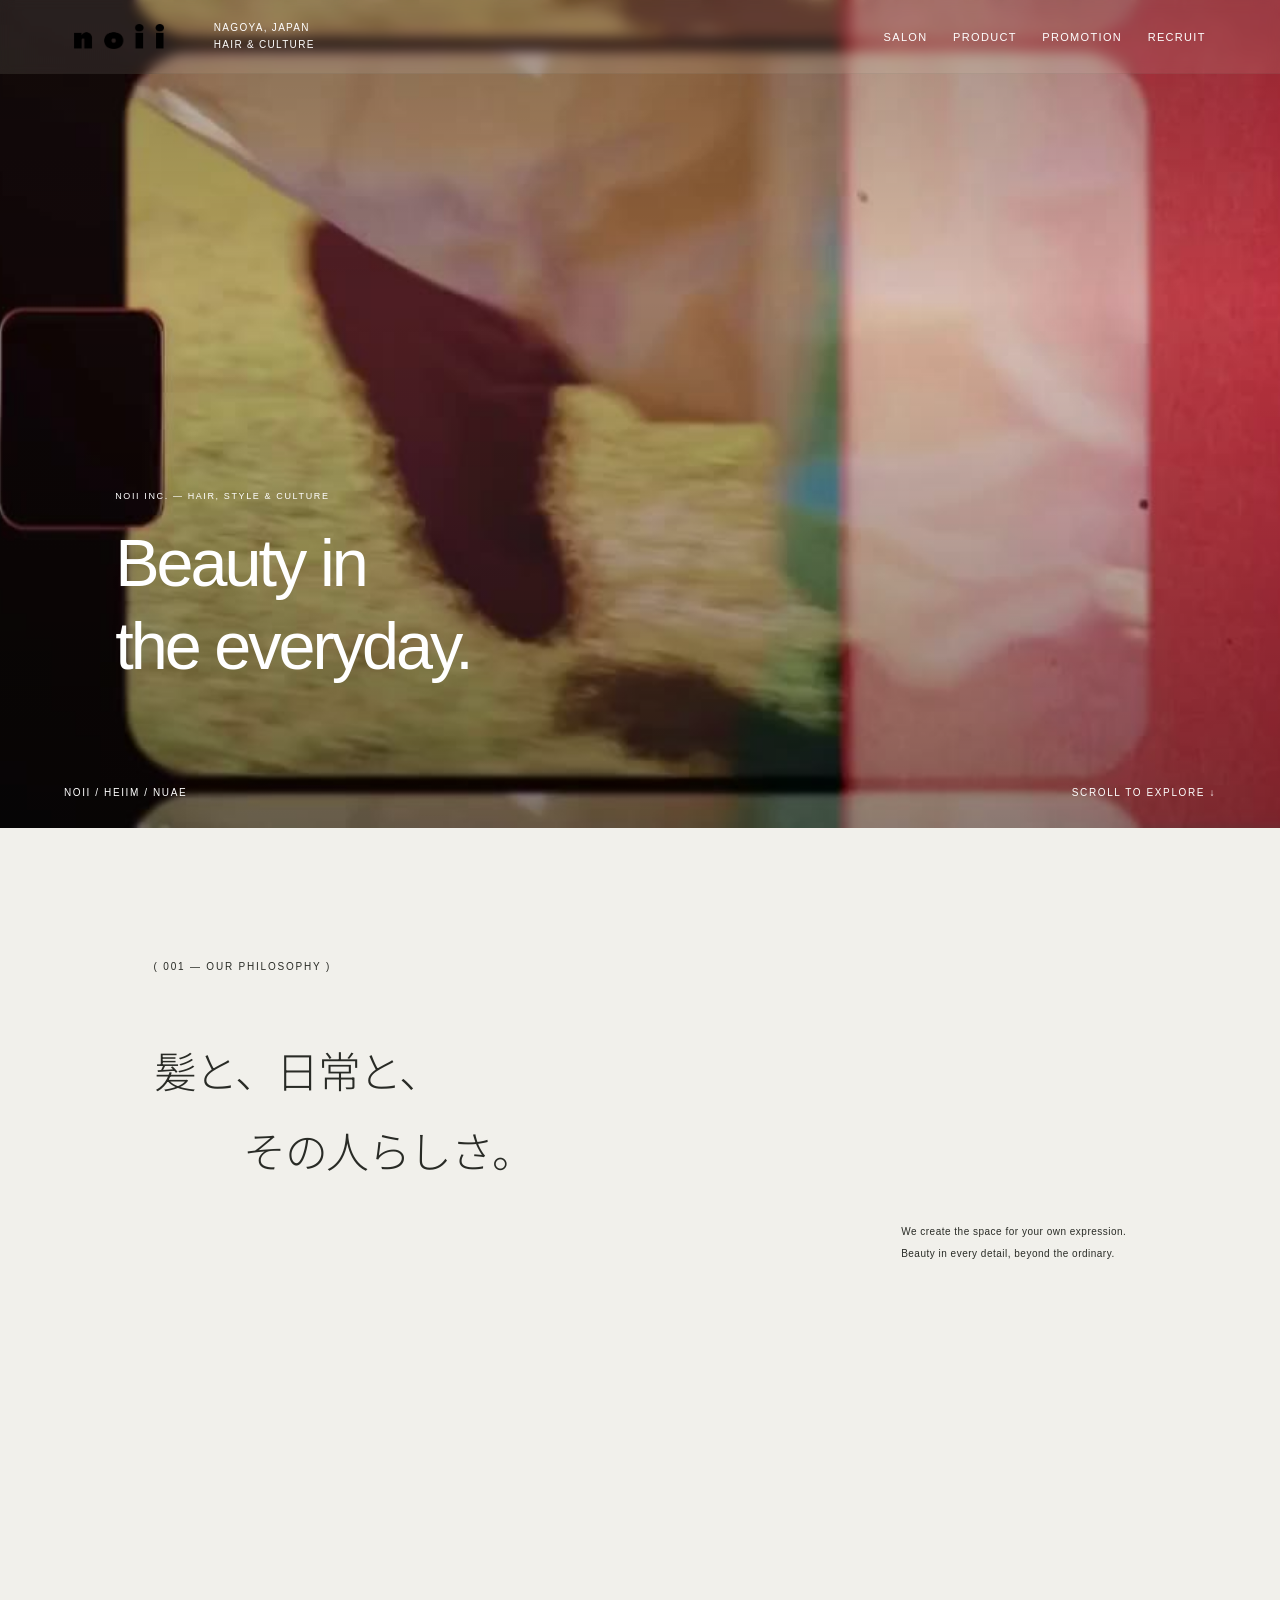
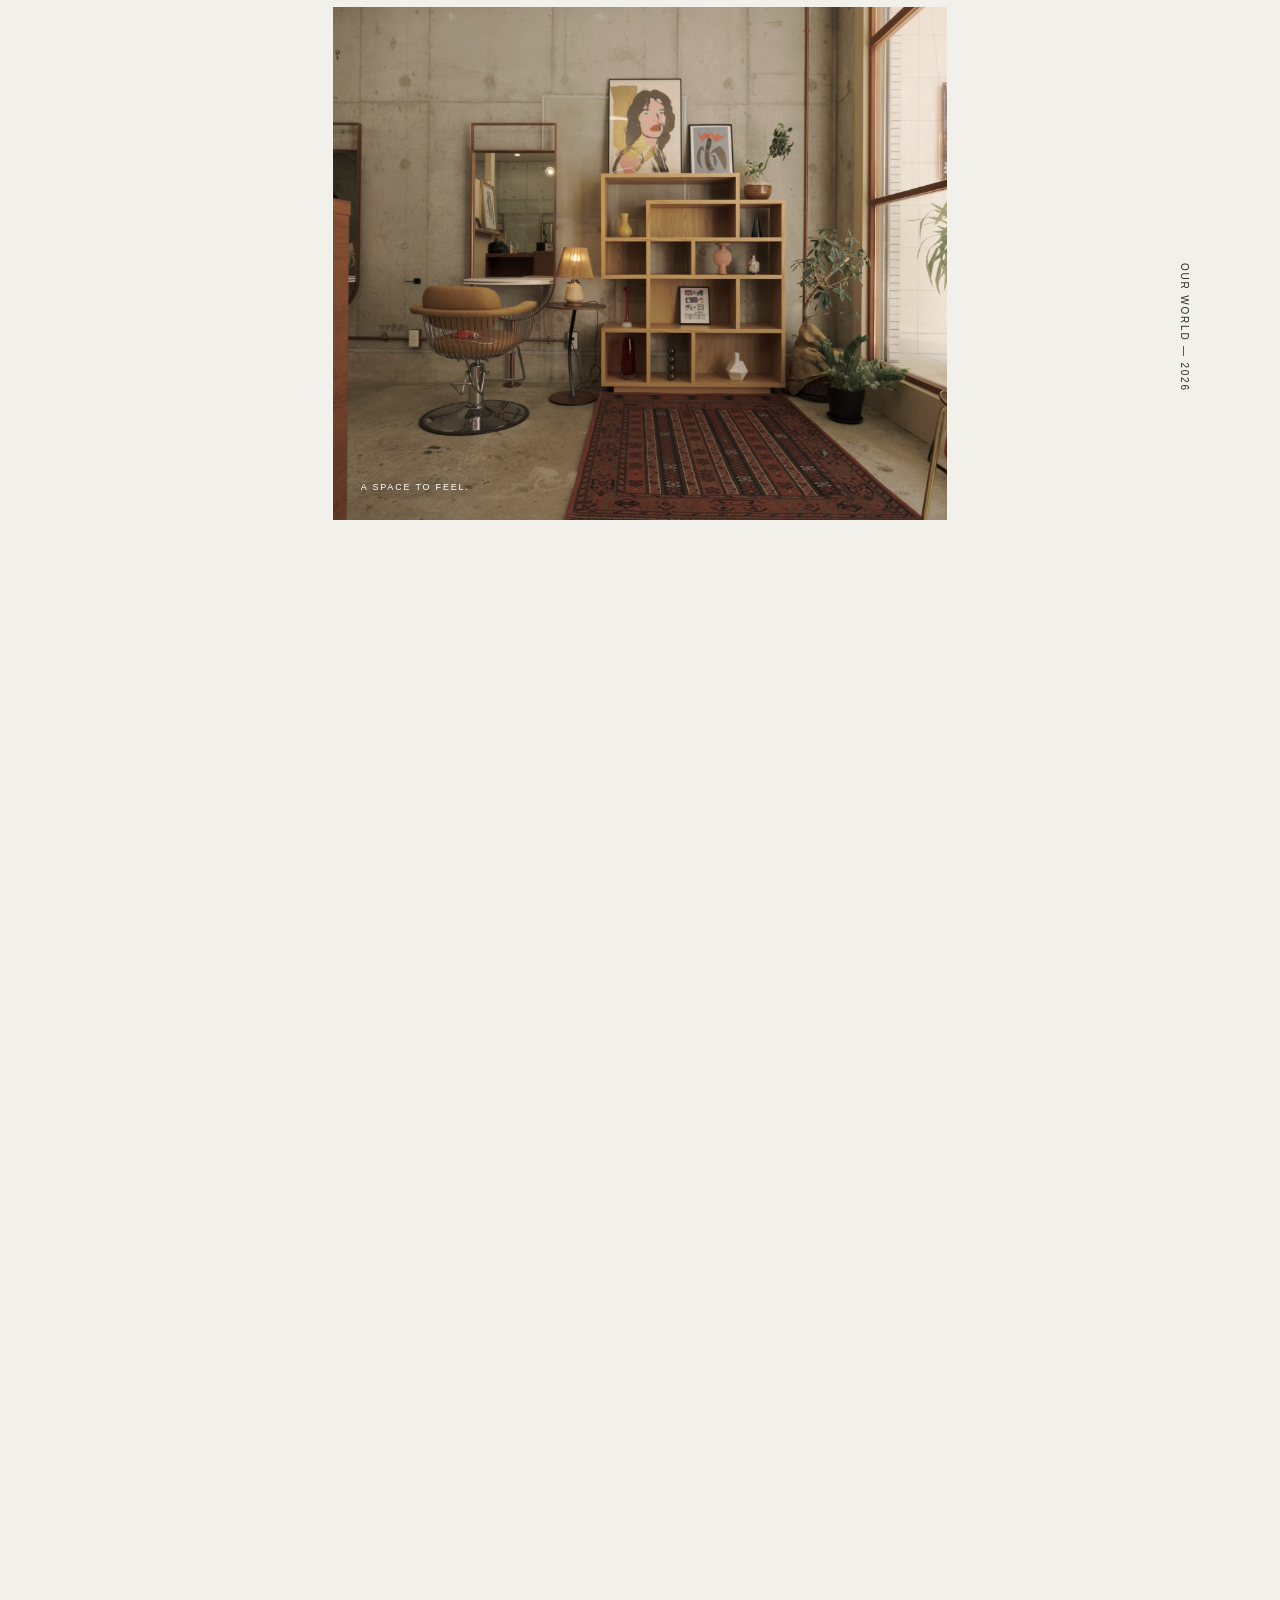
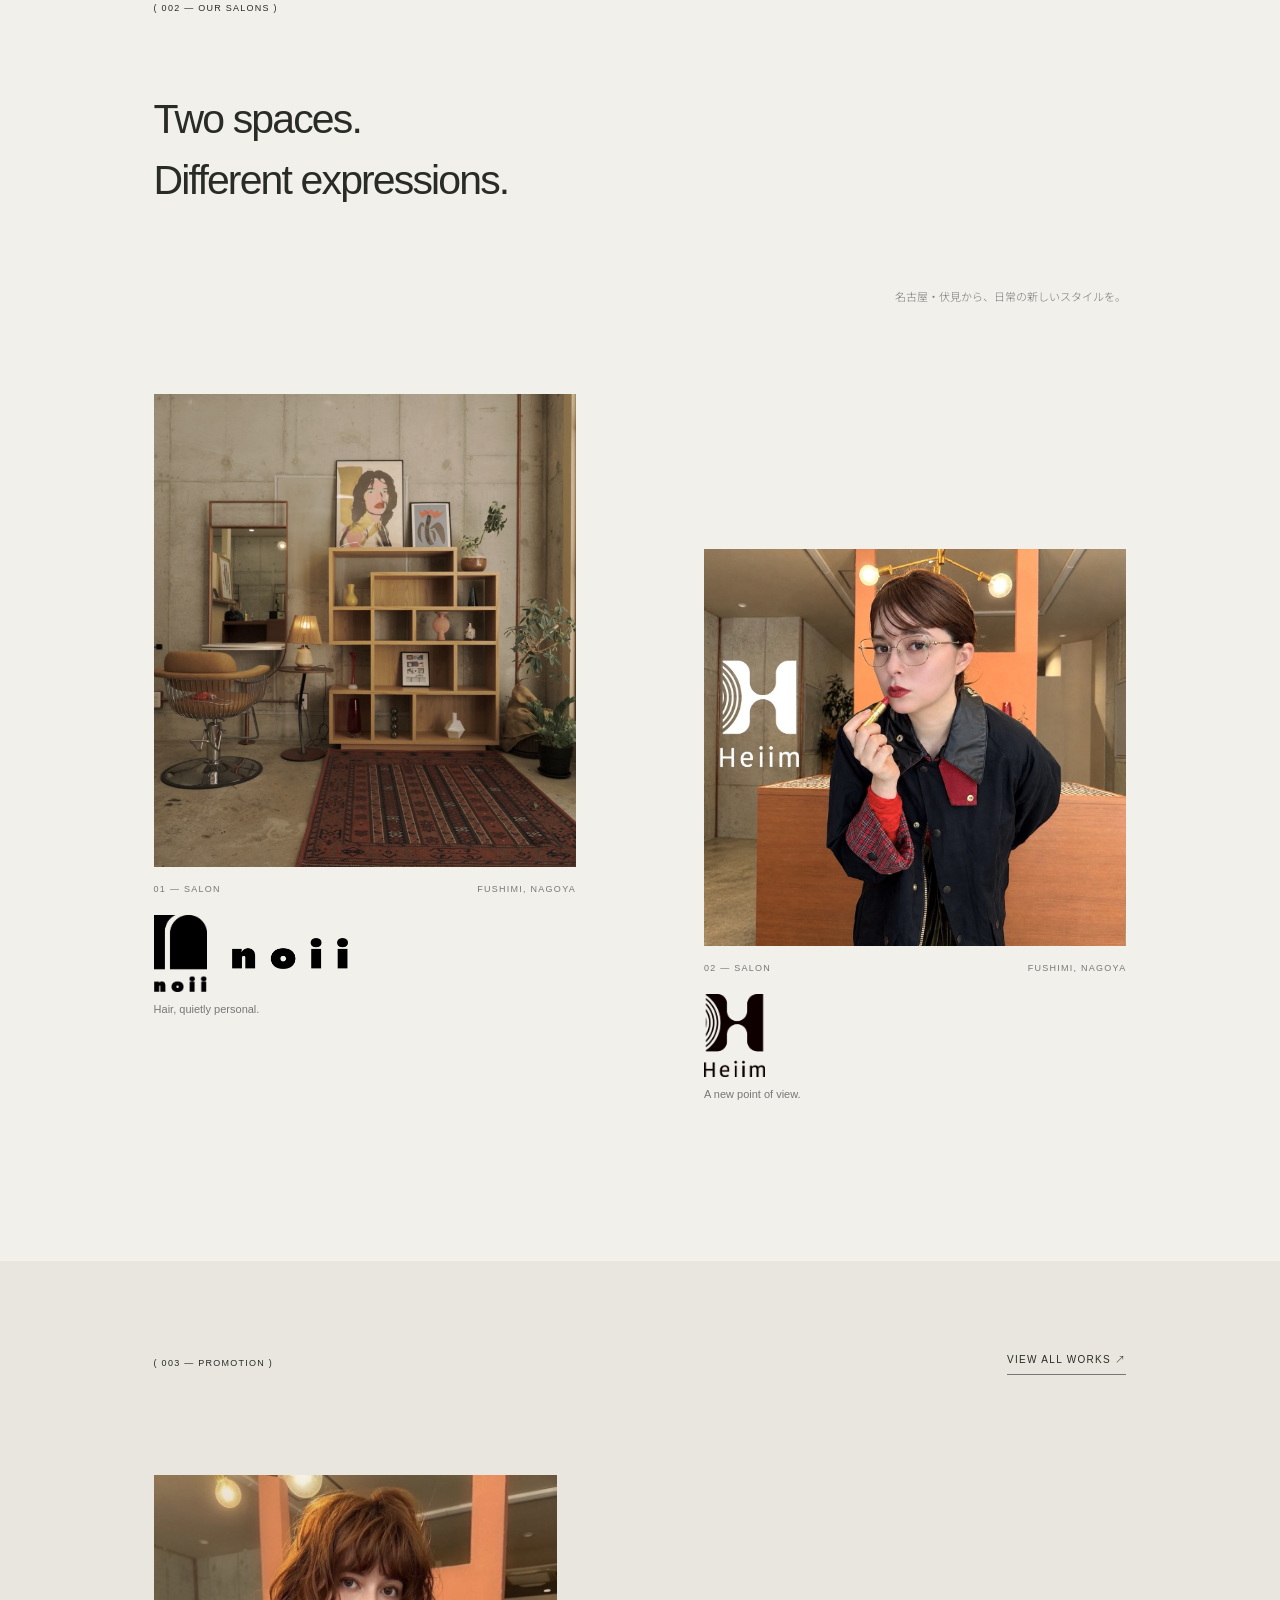
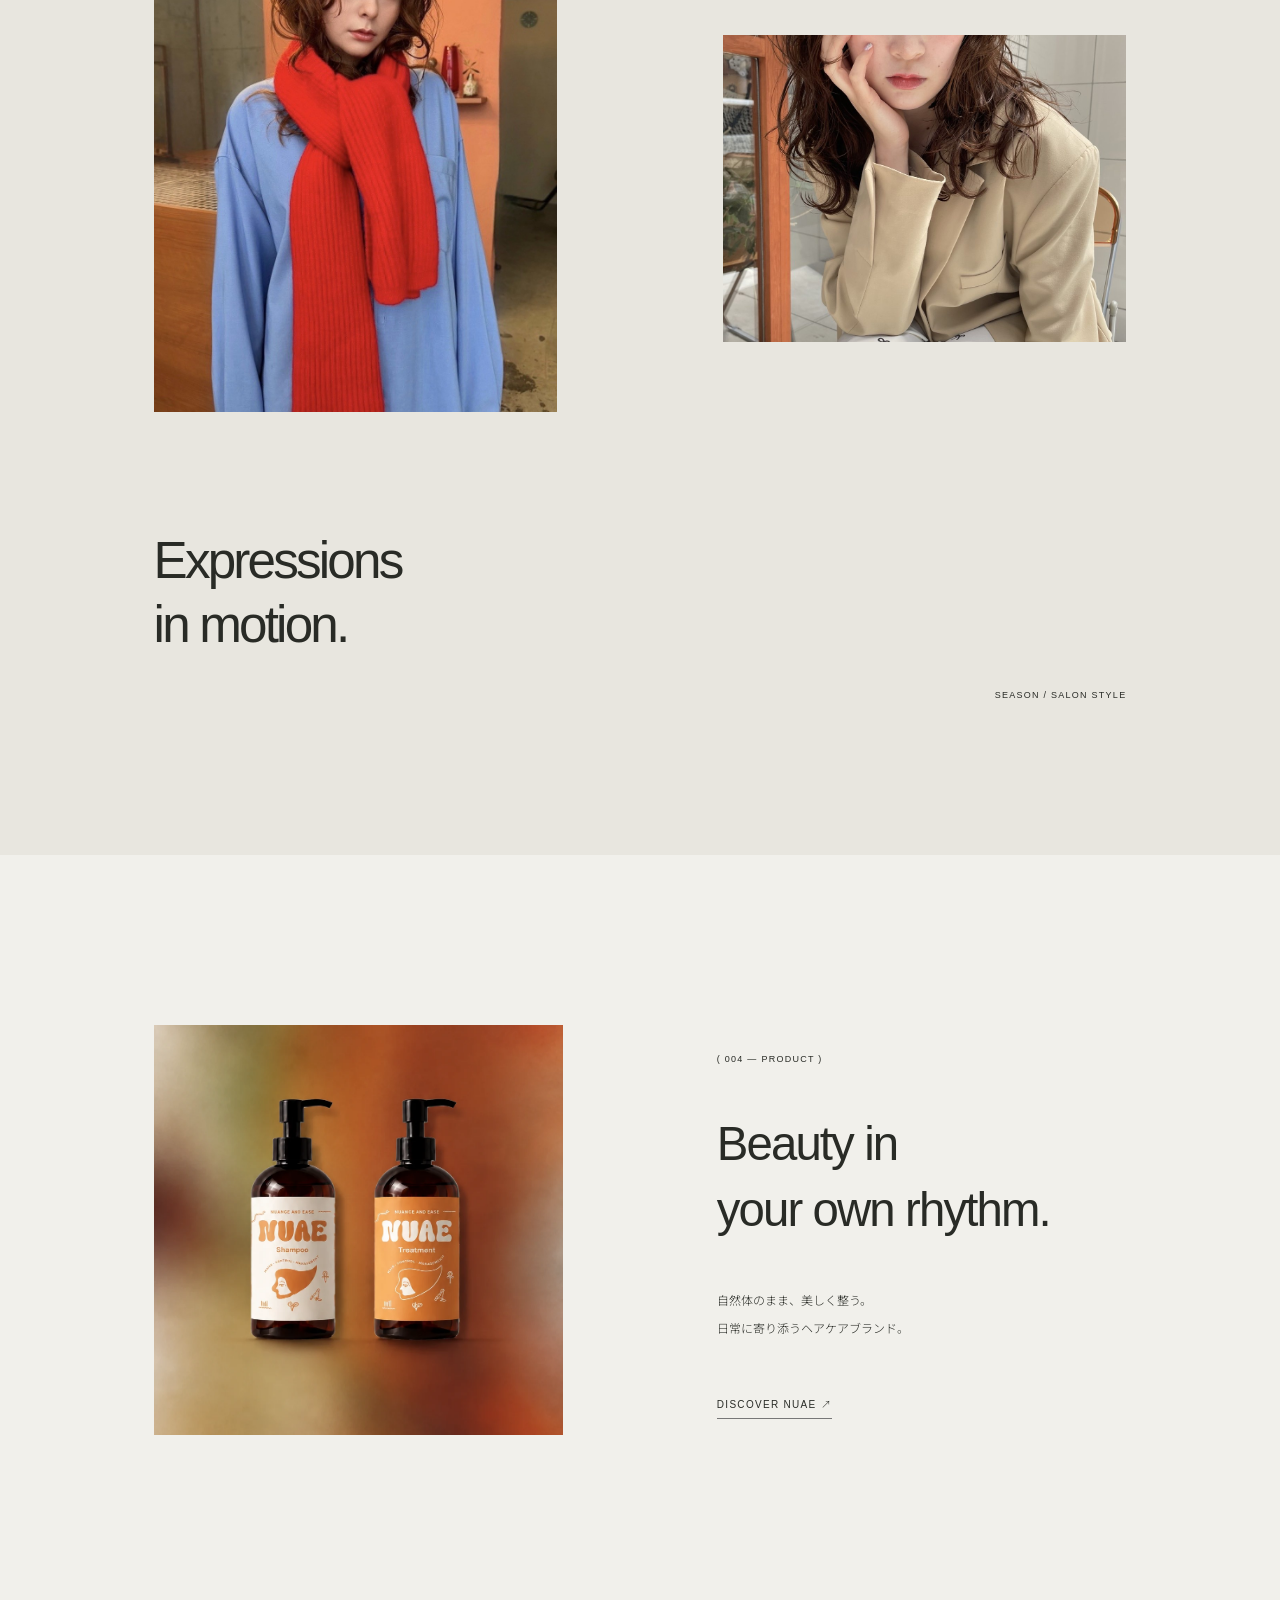
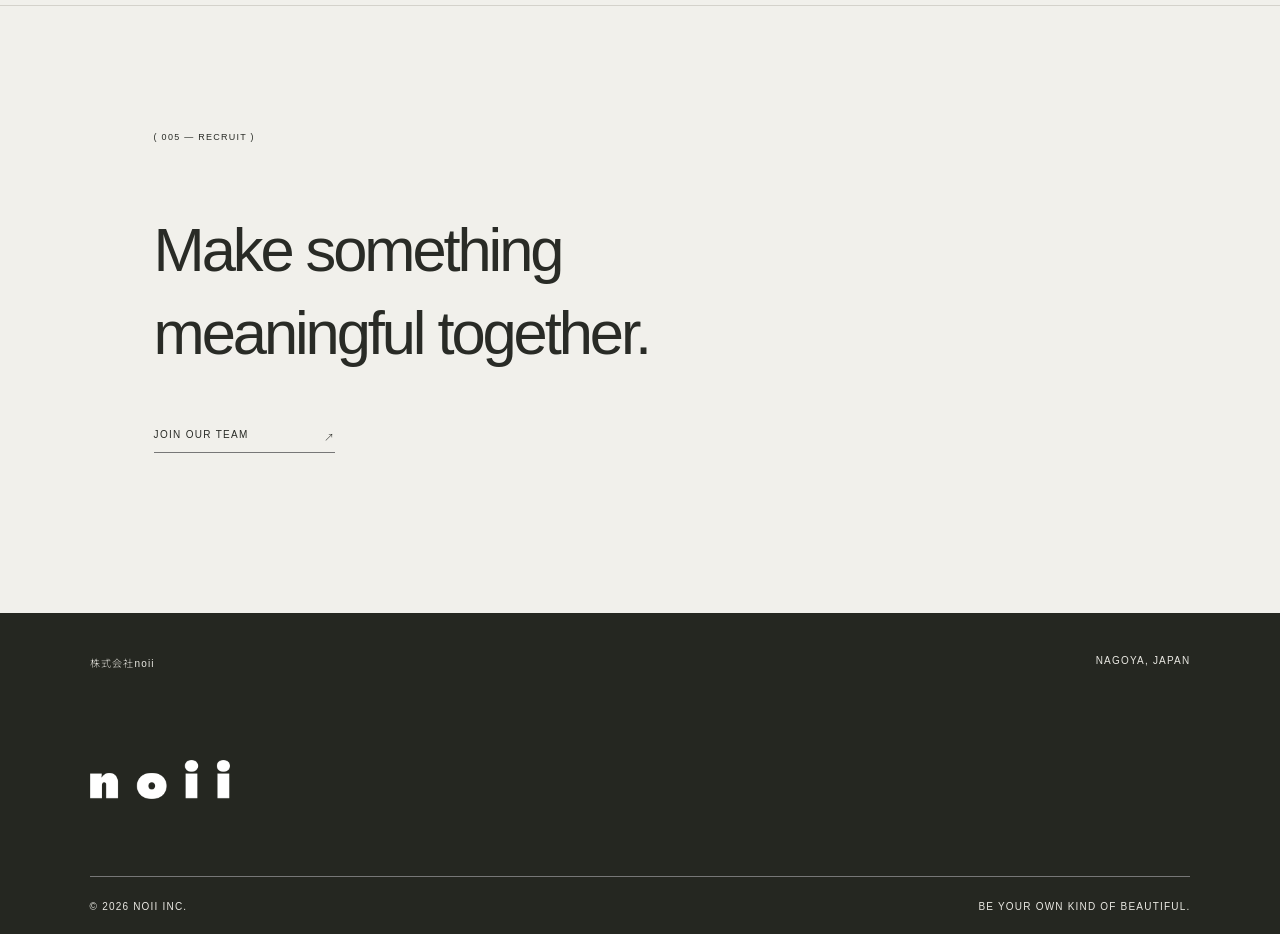
==== commit 6bc438f7: "Commit to main" ====
--- a/index.html
+++ b/index.html
@@ -1,9 +1,9 @@
 <!DOCTYPE html>
 
-<html lang="ja"><head><meta charset="utf-8"/><meta content="width=device-width,initial-scale=1" name="viewport"/><meta content="#eeede8" name="theme-color"/><title>株式会社noii | 名古屋・伏見の美容室 noii・Heiim</title><link href="assets/site.css" rel="stylesheet"/><link href="assets/editorial.css" rel="stylesheet"/><link href="assets/refined.css" rel="stylesheet"/><link href="assets/v13.css" rel="stylesheet"/><link href="assets/v14.css" rel="stylesheet"/><link href="assets/noii-symbol-logo.svg" rel="icon" type="image/svg+xml"/><link href="assets/noii-logo.css" rel="stylesheet"/><link href="assets/mobile-crop.css" rel="stylesheet"/><link href="assets/top-fix.css" rel="stylesheet"/><link href="assets/top-salon-landscape.css" rel="stylesheet"/><meta content="株式会社noiiの公式サイト。名古屋・伏見の美容室noii（ノイ）・Heiim（ヘイム）、ヘアケアブランドNUAE、採用情報をご紹介します。" name="description"/><meta content="index, follow, max-image-preview:large" name="robots"/><meta content="website" property="og:type"/><meta content="ja_JP" property="og:locale"/><meta content="株式会社noii" property="og:site_name"/><meta content="株式会社noii | 名古屋・伏見の美容室 noii・Heiim" property="og:title"/><meta content="株式会社noiiの公式サイト。名古屋・伏見の美容室noii（ノイ）・Heiim（ヘイム）、ヘアケアブランドNUAE、採用情報をご紹介します。" property="og:description"/><meta content="https://noii-official.com/" property="og:url"/><meta content="summary_large_image" name="twitter:card"/><link href="https://noii-official.com/" rel="canonical"/><link href="assets/nav-glass-all.css?v=2" rel="stylesheet"/>
-<link href="assets/site-unified.css" rel="stylesheet"/><link href="assets/heading-refinement.css" rel="stylesheet"/><link href="assets/mobile-photo-finish.css" rel="stylesheet"/><link href="assets/promotion-eye-crop.css" rel="stylesheet"/><link href="assets/nuae-home-square.css?v=1" rel="stylesheet"/><link href="assets/top-two-adjustments.css?v=1" rel="stylesheet"/><script type="application/ld+json">{"@context":"https://schema.org","@graph":[{"@type":"Organization","@id":"https://noii-official.com/#organization","name":"株式会社noii","url":"https://noii-official.com/","sameAs":["https://www.instagram.com/noii.official_/","https://www.instagram.com/heiim_official/"]},{"@type":"WebSite","@id":"https://noii-official.com/#website","url":"https://noii-official.com/","name":"株式会社noii","inLanguage":"ja-JP","publisher":{"@id":"https://noii-official.com/#organization"}},{"@type":"BreadcrumbList","@id":"https://noii-official.com/#breadcrumb","itemListElement":[{"@type":"ListItem","position":1,"name":"HOME","item":"https://noii-official.com/"}]}]}</script><meta property="og:image" content="https://noii-official.com/assets/noii-exterior-2026.jpg"/><meta property="og:image:alt" content="noii 美容室の外観"/><meta name="twitter:image" content="https://noii-official.com/assets/noii-exterior-2026.jpg"/>
+<html lang="ja"><head><meta charset="utf-8"/><meta content="width=device-width,initial-scale=1" name="viewport"/><meta content="#eeede8" name="theme-color"/><title>株式会社noii｜名古屋・伏見・栄エリアの美容室 noii・Heiim</title><link href="assets/site.css" rel="stylesheet"/><link href="assets/editorial.css" rel="stylesheet"/><link href="assets/refined.css" rel="stylesheet"/><link href="assets/v13.css" rel="stylesheet"/><link href="assets/v14.css" rel="stylesheet"/><link href="assets/noii-symbol-logo.svg" rel="icon" type="image/svg+xml"/><link href="assets/noii-logo.css" rel="stylesheet"/><link href="assets/mobile-crop.css" rel="stylesheet"/><link href="assets/top-fix.css" rel="stylesheet"/><link href="assets/top-salon-landscape.css" rel="stylesheet"/><meta content="名古屋・伏見の美容室noii（ノイ）・Heiim（ヘイム）。栄エリアからもアクセスしやすいヘアサロン。ショートヘアやボブなどのヘアデザイン、NUAE、採用情報をご紹介。" name="description"/><meta content="index, follow, max-image-preview:large" name="robots"/><meta content="website" property="og:type"/><meta content="ja_JP" property="og:locale"/><meta content="株式会社noii" property="og:site_name"/><meta content="株式会社noii｜名古屋・伏見・栄エリアの美容室 noii・Heiim" property="og:title"/><meta content="名古屋・伏見の美容室noii（ノイ）・Heiim（ヘイム）。栄エリアからもアクセスしやすいヘアサロン。ショートヘアやボブなどのヘアデザイン、NUAE、採用情報をご紹介。" property="og:description"/><meta content="https://noii-official.com/" property="og:url"/><meta content="summary_large_image" name="twitter:card"/><link href="https://noii-official.com/" rel="canonical"/><link href="assets/nav-glass-all.css?v=2" rel="stylesheet"/>
+<link href="assets/site-unified.css" rel="stylesheet"/><link href="assets/heading-refinement.css" rel="stylesheet"/><link href="assets/mobile-photo-finish.css" rel="stylesheet"/><link href="assets/promotion-eye-crop.css" rel="stylesheet"/><link href="assets/nuae-home-square.css?v=1" rel="stylesheet"/><link href="assets/top-two-adjustments.css?v=1" rel="stylesheet"/><script type="application/ld+json">{"@context":"https://schema.org","@graph":[{"@type":"Organization","@id":"https://noii-official.com/#organization","name":"株式会社noii","url":"https://noii-official.com/","sameAs":["https://www.instagram.com/noii.official_/","https://www.instagram.com/heiim_official/"]},{"@type":"WebSite","@id":"https://noii-official.com/#website","url":"https://noii-official.com/","name":"株式会社noii","inLanguage":"ja-JP","publisher":{"@id":"https://noii-official.com/#organization"}},{"@type":"BreadcrumbList","@id":"https://noii-official.com/#breadcrumb","itemListElement":[{"@type":"ListItem","position":1,"name":"HOME","item":"https://noii-official.com/"}]}]}</script><meta content="https://noii-official.com/assets/noii-exterior-2026.jpg" property="og:image"/><meta content="noii 美容室の外観" property="og:image:alt"/><meta content="https://noii-official.com/assets/noii-exterior-2026.jpg" name="twitter:image"/>
 <!-- Google Analytics 4 -->
-<script async src="https://www.googletagmanager.com/gtag/js?id=G-J7GG7VKGR0"></script>
+<script async="" src="https://www.googletagmanager.com/gtag/js?id=G-J7GG7VKGR0"></script>
 <script>
   window.dataLayer = window.dataLayer || [];
   function gtag(){dataLayer.push(arguments);}
